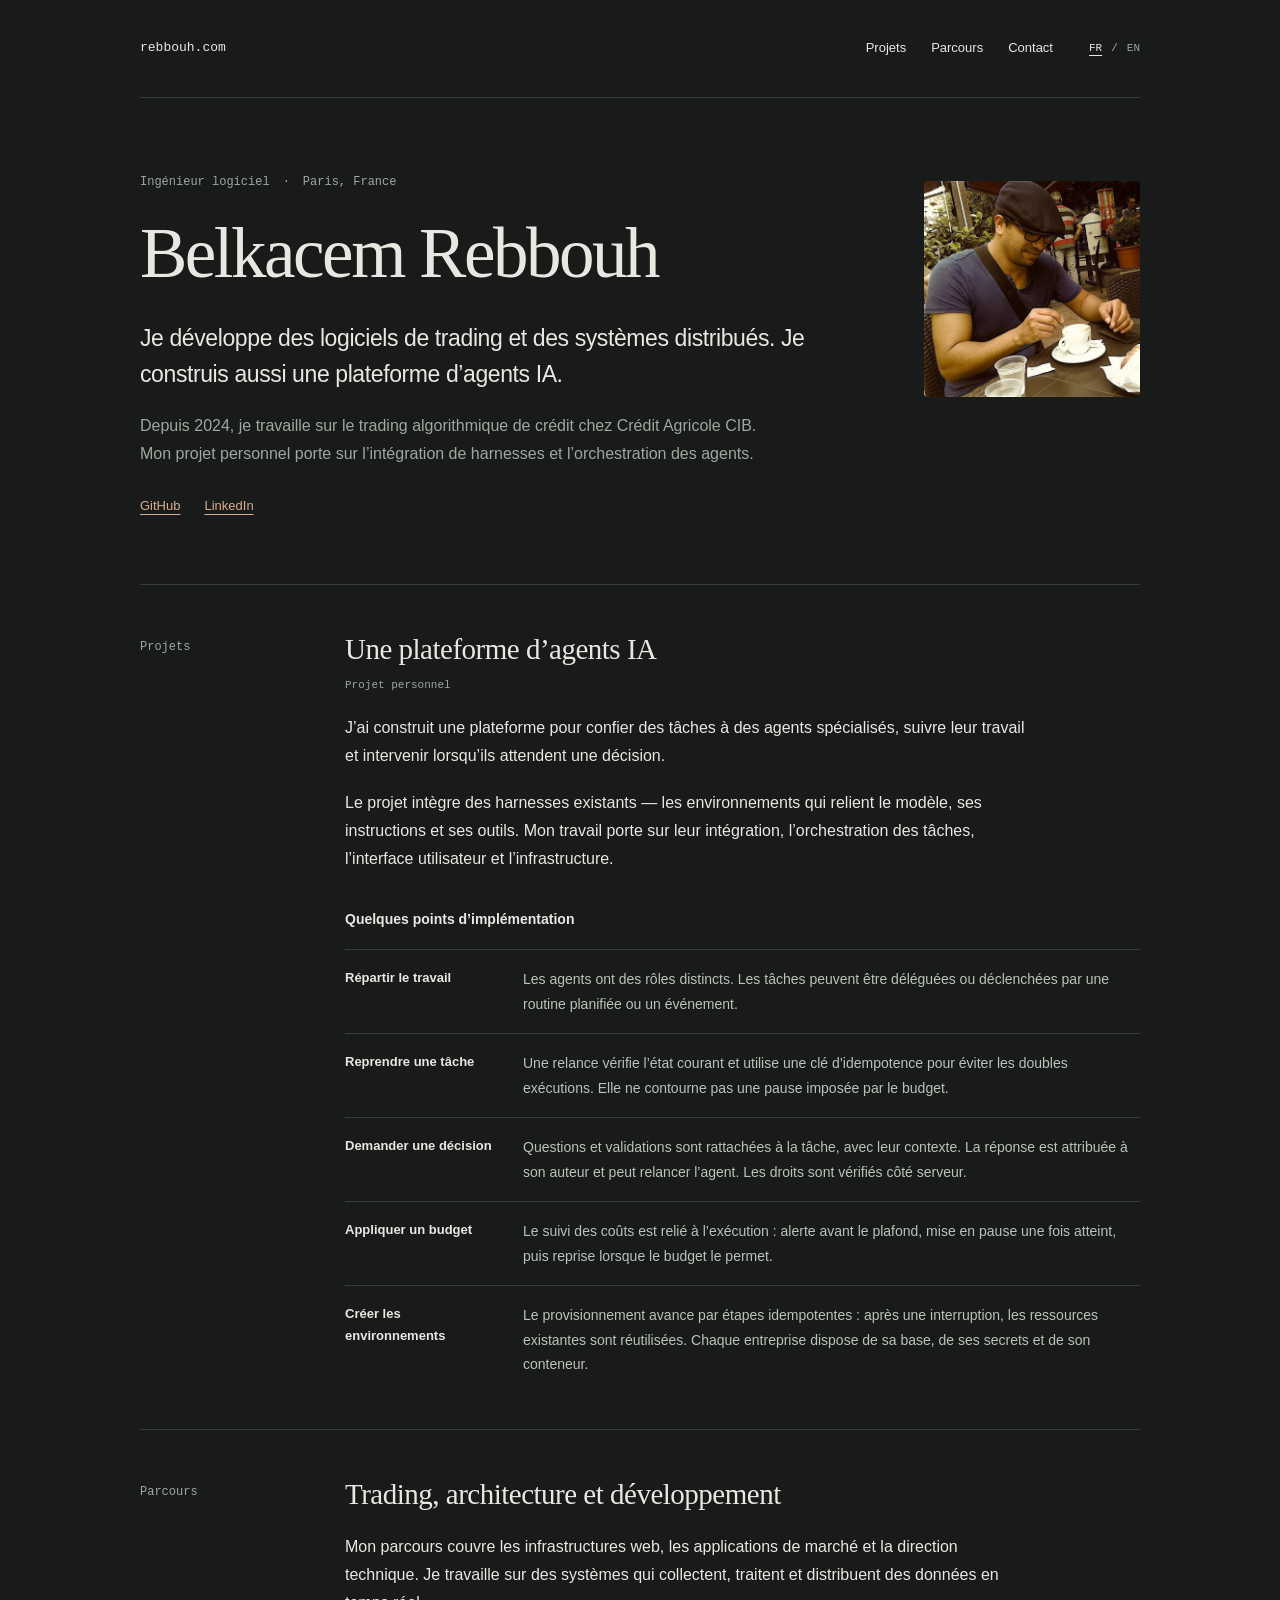
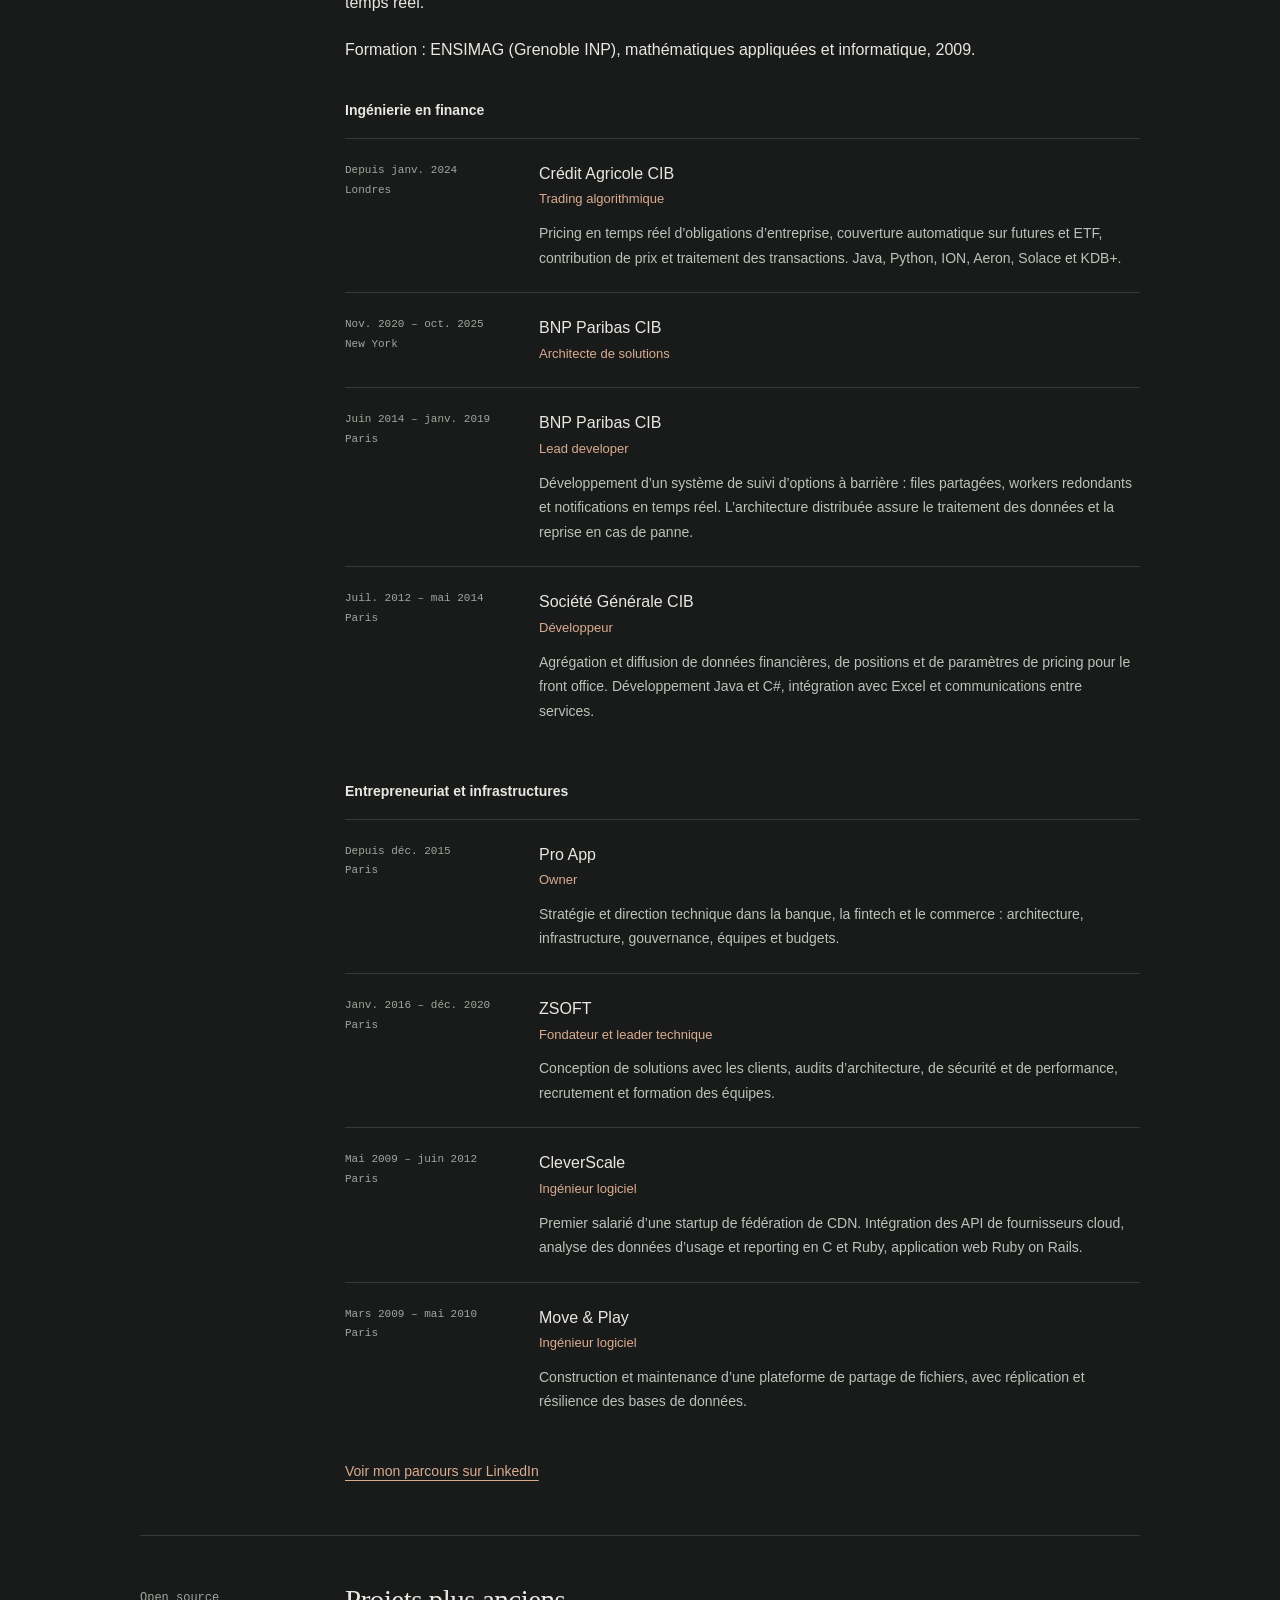
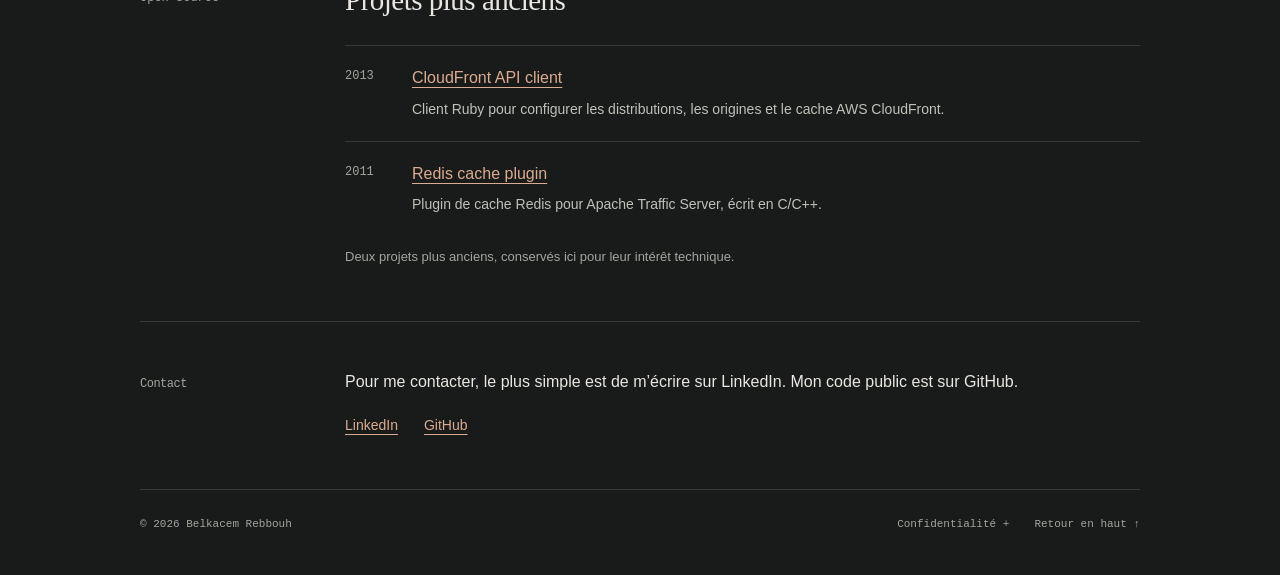
==== index.html @ 8218b038 "Publish site 9fbb76e09ea5d305b12f9b5f048e2be7ccc9ef29" ====
<!doctype html>
<html lang="fr">
<head>
<meta charset="utf-8"><meta name="viewport" content="width=device-width, initial-scale=1">
<title>Belkacem Rebbouh — Logiciel, trading et agents IA</title><meta name="description" content="Trading algorithmique, systèmes distribués et agents IA. Parcours de Belkacem Rebbouh, ingénieur ENSIMAG, en finance et en infrastructure logicielle."><meta name="theme-color" content="#181b19"><meta name="color-scheme" content="dark">
<link rel="canonical" href="https://rebbouh.com/"><link rel="alternate" hreflang="fr" href="https://rebbouh.com/"><link rel="alternate" hreflang="en" href="https://rebbouh.com/en/"><link rel="alternate" hreflang="x-default" href="https://rebbouh.com/">
<meta property="og:type" content="website"><meta property="og:title" content="Belkacem Rebbouh — Logiciel, trading et agents IA"><meta property="og:description" content="Trading algorithmique, systèmes distribués et agents IA. Parcours de Belkacem Rebbouh, ingénieur ENSIMAG, en finance et en infrastructure logicielle."><meta property="og:url" content="https://rebbouh.com/"><meta property="og:locale" content="fr_FR"><meta property="og:image" content="https://rebbouh.com/assets/belkacem-rebbouh.jpg"><meta name="twitter:card" content="summary">
<link rel="icon" type="image/svg+xml" href="/favicon.svg"><link rel="stylesheet" href="/style.css">
<script type="application/ld+json">{"@context":"https://schema.org","@type":"Person","name":"Belkacem Rebbouh","url":"https://rebbouh.com","sameAs":["https://www.linkedin.com/in/belkacemrebbouh/","https://github.com/Belkacem","https://about.me/belkacem_rebbouh"],"alumniOf":{"@type":"CollegeOrUniversity","name":"Grenoble INP — ENSIMAG"},"knowsAbout":["Software engineering","Algorithmic trading","Distributed systems","Real-time market data","AI agents","Agent harnesses","Cloud computing"]}</script><script src="/site.js" defer></script>
</head>
<body id="top">
<a class="skip" href="#main">Aller au contenu</a>
<header class="header wrap">
  <a class="home-link" href="/">rebbouh.com</a>
  <div class="header-right"><nav class="navigation" aria-label="Navigation principale"><a href="#work">Projets</a><a href="#about">Parcours</a><a href="#contact">Contact</a></nav>
  <nav class="language" aria-label="Langue"><a href="/" lang="fr" aria-current="page">FR</a><span aria-hidden="true">/</span><a href="/en/" lang="en" >EN</a></nav></div>
</header>
<main id="main" class="wrap">
  <section class="intro" aria-labelledby="name"><div class="intro-copy"><p class="intro-meta"><span>Ingénieur logiciel</span><span aria-hidden="true">·</span><span>Paris, France</span></p>
    <h1 id="name">Belkacem Rebbouh</h1><p class="intro-lead">Je développe des logiciels de trading et des systèmes distribués. Je construis aussi une plateforme d’agents IA.</p><p class="intro-note">Depuis 2024, je travaille sur le trading algorithmique de crédit chez Crédit Agricole CIB. Mon projet personnel porte sur l’intégration de harnesses et l’orchestration des agents.</p>
    <div class="profile-links"><a href="https://github.com/Belkacem">GitHub</a><a href="https://www.linkedin.com/in/belkacemrebbouh/">LinkedIn</a></div></div>
    <img class="intro-portrait" src="/assets/belkacem-rebbouh.jpg" alt="Belkacem Rebbouh" width="895" height="896" decoding="async">
  </section>
  <section class="section" id="work" aria-labelledby="project-title"><p class="section-label">Projets</p>
    <article class="prose"><h2 id="project-title">Une plateforme d’agents IA</h2><span class="project-type">Projet personnel</span><p>J’ai construit une plateforme pour confier des tâches à des agents spécialisés, suivre leur travail et intervenir lorsqu’ils attendent une décision.</p><p>Le projet intègre des harnesses existants — les environnements qui relient le modèle, ses instructions et ses outils. Mon travail porte sur leur intégration, l’orchestration des tâches, l’interface utilisateur et l’infrastructure.</p>
      <div class="implementation" id="expertise"><h3>Quelques points d’implémentation</h3><dl><div class="mechanism"><dt>Répartir le travail</dt><dd>Les agents ont des rôles distincts. Les tâches peuvent être déléguées ou déclenchées par une routine planifiée ou un événement.</dd></div><div class="mechanism"><dt>Reprendre une tâche</dt><dd>Une relance vérifie l’état courant et utilise une clé d’idempotence pour éviter les doubles exécutions. Elle ne contourne pas une pause imposée par le budget.</dd></div><div class="mechanism"><dt>Demander une décision</dt><dd>Questions et validations sont rattachées à la tâche, avec leur contexte. La réponse est attribuée à son auteur et peut relancer l’agent. Les droits sont vérifiés côté serveur.</dd></div><div class="mechanism"><dt>Appliquer un budget</dt><dd>Le suivi des coûts est relié à l’exécution : alerte avant le plafond, mise en pause une fois atteint, puis reprise lorsque le budget le permet.</dd></div><div class="mechanism"><dt>Créer les environnements</dt><dd>Le provisionnement avance par étapes idempotentes : après une interruption, les ressources existantes sont réutilisées. Chaque entreprise dispose de sa base, de ses secrets et de son conteneur.</dd></div></dl></div>
    </article>
  </section>
  <section class="section" id="about" aria-labelledby="about-title"><p class="section-label">Parcours</p><div class="prose"><h2 id="about-title">Trading, architecture et développement</h2><p>Mon parcours couvre les infrastructures web, les applications de marché et la direction technique. Je travaille sur des systèmes qui collectent, traitent et distribuent des données en temps réel.</p><p>Formation : ENSIMAG (Grenoble INP), mathématiques appliquées et informatique, 2009.</p><div class="career-group"><h3>Ingénierie en finance</h3>
    <article class="experience"><p class="experience-meta"><span>Depuis janv. 2024</span><span>Londres</span></p><div><h4>Crédit Agricole CIB</h4><p class="experience-role">Trading algorithmique</p><p class="experience-description">Pricing en temps réel d’obligations d’entreprise, couverture automatique sur futures et ETF, contribution de prix et traitement des transactions. Java, Python, ION, Aeron, Solace et KDB+.</p></div></article><article class="experience"><p class="experience-meta"><span>Nov. 2020 – oct. 2025</span><span>New York</span></p><div><h4>BNP Paribas CIB</h4><p class="experience-role">Architecte de solutions</p></div></article><article class="experience"><p class="experience-meta"><span>Juin 2014 – janv. 2019</span><span>Paris</span></p><div><h4>BNP Paribas CIB</h4><p class="experience-role">Lead developer</p><p class="experience-description">Développement d’un système de suivi d’options à barrière : files partagées, workers redondants et notifications en temps réel. L’architecture distribuée assure le traitement des données et la reprise en cas de panne.</p></div></article><article class="experience"><p class="experience-meta"><span>Juil. 2012 – mai 2014</span><span>Paris</span></p><div><h4>Société Générale CIB</h4><p class="experience-role">Développeur</p><p class="experience-description">Agrégation et diffusion de données financières, de positions et de paramètres de pricing pour le front office. Développement Java et C#, intégration avec Excel et communications entre services.</p></div></article>
  </div><div class="career-group"><h3>Entrepreneuriat et infrastructures</h3>
    <article class="experience"><p class="experience-meta"><span>Depuis déc. 2015</span><span>Paris</span></p><div><h4>Pro App</h4><p class="experience-role">Owner</p><p class="experience-description">Stratégie et direction technique dans la banque, la fintech et le commerce : architecture, infrastructure, gouvernance, équipes et budgets.</p></div></article><article class="experience"><p class="experience-meta"><span>Janv. 2016 – déc. 2020</span><span>Paris</span></p><div><h4>ZSOFT</h4><p class="experience-role">Fondateur et leader technique</p><p class="experience-description">Conception de solutions avec les clients, audits d’architecture, de sécurité et de performance, recrutement et formation des équipes.</p></div></article><article class="experience"><p class="experience-meta"><span>Mai 2009 – juin 2012</span><span>Paris</span></p><div><h4>CleverScale</h4><p class="experience-role">Ingénieur logiciel</p><p class="experience-description">Premier salarié d’une startup de fédération de CDN. Intégration des API de fournisseurs cloud, analyse des données d’usage et reporting en C et Ruby, application web Ruby on Rails.</p></div></article><article class="experience"><p class="experience-meta"><span>Mars 2009 – mai 2010</span><span>Paris</span></p><div><h4>Move &amp; Play</h4><p class="experience-role">Ingénieur logiciel</p><p class="experience-description">Construction et maintenance d’une plateforme de partage de fichiers, avec réplication et résilience des bases de données.</p></div></article>
  </div><p class="paragraph-link"><a href="https://www.linkedin.com/in/belkacemrebbouh/">Voir mon parcours sur LinkedIn</a></p></div></section>
  <section class="section" aria-labelledby="archive-title"><p class="section-label">Open source</p><div><h2 id="archive-title">Projets plus anciens</h2>
    <div class="archive-list"><article class="archive-item"><time datetime="2013">2013</time><div><h3><a href="https://github.com/Belkacem/cloudfront">CloudFront API client</a></h3><p>Client Ruby pour configurer les distributions, les origines et le cache AWS CloudFront.</p></div></article><article class="archive-item"><time datetime="2011">2011</time><div><h3><a href="https://github.com/Belkacem/redis-cache-plugin">Redis cache plugin</a></h3><p>Plugin de cache Redis pour Apache Traffic Server, écrit en C/C++.</p></div></article></div><p class="archive-note">Deux projets plus anciens, conservés ici pour leur intérêt technique.</p></div>
  </section>
  <section class="section" id="contact" aria-labelledby="contact-title"><h2 class="section-label" id="contact-title">Contact</h2><div class="prose"><p>Pour me contacter, le plus simple est de m’écrire sur LinkedIn. Mon code public est sur GitHub.</p><div class="contact-links"><a href="https://www.linkedin.com/in/belkacemrebbouh/">LinkedIn</a><a href="https://github.com/Belkacem">GitHub</a></div></div></section>
</main>
<footer class="footer wrap"><span>© 2026 Belkacem Rebbouh</span><div class="footer-right"><details class="privacy"><summary>Confidentialité</summary><p>Aucun outil de suivi ni formulaire de collecte n’est intégré à ce site. Il utilise les polices de ton appareil. Les liens externes ouvrent des services soumis à leurs propres politiques de confidentialité.</p></details><a href="#top">Retour en haut ↑</a></div></footer>
</body></html>
---- style.css ----
:root {
  color-scheme: dark;
  --paper: #181b19;
  --ink: #e8e7e1;
  --muted: #a1a69e;
  --secondary: #bdc2b9;
  --line: #363c35;
  --accent: #dbab91;
  --sans: -apple-system, BlinkMacSystemFont, "Segoe UI", sans-serif;
  --serif: Georgia, "Times New Roman", serif;
  --mono: "SFMono-Regular", Consolas, "Liberation Mono", monospace;
}
* {
  box-sizing: border-box;
}
html {
  scroll-padding-top: 28px;
}
body {
  margin: 0;
  background: var(--paper);
  color: var(--ink);
  font: 16px/1.75 var(--sans);
  -webkit-font-smoothing: antialiased;
}
::selection {
  background: #4e4035;
  color: var(--ink);
}
a {
  color: inherit;
  text-decoration-thickness: 1px;
  text-underline-offset: 4px;
}
a:hover {
  color: var(--accent);
}
a:focus-visible,
summary:focus-visible {
  outline: 2px solid var(--accent);
  outline-offset: 6px;
}
p,
h1,
h2,
h3,
h4,
dl,
dd {
  margin: 0;
}
.wrap {
  width: min(1000px, calc(100% - 96px));
  margin-inline: auto;
}
.skip {
  position: absolute;
  top: -80px;
  left: 20px;
  padding: 10px 20px;
  background: var(--ink);
  color: var(--paper);
  z-index: 2;
}
.skip:focus {
  top: 10px;
}
.header {
  display: flex;
  justify-content: space-between;
  align-items: center;
  padding-block: 34px;
  gap: 30px;
  border-bottom: 1px solid var(--line);
  font-size: 13px;
}
.home-link {
  font-family: var(--mono);
  text-decoration: none;
}
.header-right {
  display: flex;
  align-items: center;
  gap: 36px;
}
.navigation {
  display: flex;
  gap: 25px;
}
.navigation a {
  text-decoration: none;
}
.language {
  display: flex;
  gap: 9px;
  align-items: center;
  font: 11px/1.5 var(--mono);
}
.language a {
  padding-block: 6px;
  text-decoration: none;
  color: var(--muted);
}
.language a[aria-current] {
  color: var(--ink);
  text-decoration: underline;
}
.language span {
  color: var(--muted);
}
.intro {
  padding-block: 75px 66px;
  display: grid;
  grid-template-columns: minmax(0, 1fr) 216px;
  column-gap: 48px;
  align-items: start;
}
.intro-copy {
  min-width: 0;
}
.intro-portrait {
  display: block;
  width: 100%;
  height: auto;
  margin-top: 8px;
  border-radius: 4px;
}
.intro-meta {
  color: var(--muted);
  font: 12px/1.6 var(--mono);
  display: flex;
  gap: 13px;
}
h1 {
  font: 400 clamp(45px, 6vw, 71px) / 1.12 var(--serif);
  letter-spacing: -2.5px;
  margin-block: 22px 28px;
}
.intro-lead {
  max-width: 670px;
  font-size: 23px;
  line-height: 1.55;
  letter-spacing: -0.4px;
}
.intro-note {
  max-width: 630px;
  margin-top: 20px;
  color: var(--muted);
  font-size: 16px;
}
.profile-links {
  display: flex;
  gap: 24px;
  margin-top: 27px;
  font-size: 13px;
}
.profile-links a {
  color: var(--accent);
}
.section {
  display: grid;
  grid-template-columns: 165px minmax(0, 1fr);
  gap: 40px;
  padding-block: 46px 52px;
  border-top: 1px solid var(--line);
}
.section-label {
  font: 12px/1.7 var(--mono);
  color: var(--muted);
  padding-top: 6px;
}
h2 {
  font: 400 29px/1.3 var(--serif);
  letter-spacing: -0.5px;
}
.project-type {
  display: block;
  color: var(--muted);
  font: 11px/1.6 var(--mono);
  margin-top: 8px;
}
.prose > p {
  margin-top: 19px;
  max-width: 690px;
}
.implementation {
  margin-top: 34px;
}
.implementation h3 {
  font-size: 14px;
  font-weight: 600;
  margin-bottom: 18px;
}
.mechanism {
  border-top: 1px solid var(--line);
  padding-block: 17px;
  display: grid;
  grid-template-columns: 155px minmax(0, 1fr);
  gap: 23px;
}
.mechanism dt {
  font-size: 13px;
  font-weight: 600;
  line-height: 1.7;
}
.mechanism dd {
  font-size: 14px;
  line-height: 1.75;
  color: var(--secondary);
}
.mechanism:last-child {
  padding-bottom: 0;
}
.archive-list {
  margin-top: 25px;
}
.archive-item {
  display: grid;
  grid-template-columns: 52px minmax(0, 1fr);
  gap: 15px;
  padding-block: 19px;
  border-top: 1px solid var(--line);
}
.archive-item time {
  font: 12px/1.9 var(--mono);
  color: var(--muted);
}
.archive-item h3 {
  font-size: 16px;
  font-weight: 500;
  line-height: 1.6;
}
.archive-item h3 a {
  color: var(--accent);
}
.archive-item p {
  font-size: 14px;
  line-height: 1.7;
  color: var(--secondary);
  margin-top: 7px;
  max-width: 560px;
}
.archive-note {
  font-size: 13px;
  color: var(--muted);
  margin-top: 10px;
}
.prose > p:first-child {
  margin-top: 0;
}
.prose > h2 + p {
  margin-top: 20px;
}
.prose .paragraph-link {
  font-size: 14px;
  margin-top: 23px;
}
.career-group {
  margin-top: 34px;
}
.career-group > h3 {
  margin-bottom: 15px;
  font-size: 14px;
  font-weight: 600;
}
.experience {
  display: grid;
  grid-template-columns: 170px minmax(0, 1fr);
  gap: 24px;
  padding-block: 22px;
  border-top: 1px solid var(--line);
}
.experience-meta {
  font: 11px/1.8 var(--mono);
  color: var(--muted);
}
.experience-meta span {
  display: block;
}
.experience h4 {
  font-size: 16px;
  line-height: 1.6;
  font-weight: 500;
}
.experience-role {
  color: var(--accent);
  font-size: 13px;
  margin-top: 2px;
}
.experience-description {
  margin-top: 10px;
  font-size: 14px;
  line-height: 1.75;
  color: var(--secondary);
}
.paragraph-link a,
.contact-links a {
  color: var(--accent);
}
.contact-links {
  display: flex;
  flex-wrap: wrap;
  gap: 10px 26px;
  margin-top: 17px;
  font-size: 14px;
}
.footer {
  display: flex;
  justify-content: space-between;
  align-items: flex-start;
  border-top: 1px solid var(--line);
  padding-block: 25px 40px;
  gap: 28px;
  font: 11px/1.8 var(--mono);
  color: var(--muted);
}
.footer-right {
  display: flex;
  justify-content: flex-end;
  gap: 25px;
}
.privacy {
  max-width: 370px;
}
.privacy summary {
  cursor: pointer;
  list-style: none;
}
.privacy summary::-webkit-details-marker {
  display: none;
}
.privacy summary::after {
  content: " +";
}
.privacy[open] summary::after {
  content: " −";
}
.privacy p {
  font: 12px/1.8 var(--sans);
  margin-top: 12px;
}
.footer a {
  text-decoration: none;
  white-space: nowrap;
}
.not-found {
  padding-block: 70px;
}
.not-found p {
  margin-block: 20px;
}
@media (max-width: 900px) {
  .wrap {
    width: calc(100% - 64px);
  }
  .section {
    grid-template-columns: 130px minmax(0, 1fr);
    gap: 28px;
  }
  .mechanism {
    grid-template-columns: 1fr;
    gap: 6px;
  }
  .intro {
    padding-block: 62px 54px;
    grid-template-columns: minmax(0, 1fr) 168px;
    column-gap: 32px;
  }
}
@media (max-width: 620px) {
  .wrap {
    width: calc(100% - 40px);
  }
  .header {
    padding-block: 22px;
    flex-wrap: wrap;
    gap: 19px;
  }
  .header-right {
    gap: 20px;
  }
  .navigation {
    gap: 15px;
    font-size: 12px;
  }
  .language {
    font-size: 10px;
    gap: 6px;
  }
  .home-link {
    font-size: 12px;
  }
  .intro {
    padding-block: 44px 42px;
    grid-template-columns: 1fr;
    gap: 27px;
  }
  .intro-portrait {
    grid-row: 1;
    width: 132px;
    margin-top: 0;
  }
  .intro-meta {
    font-size: 10px;
    gap: 10px;
    flex-wrap: wrap;
  }
  h1 {
    font-size: clamp(39px, 8.7vw, 53px);
    letter-spacing: -1.7px;
    margin-block: 21px 24px;
  }
  .intro-lead {
    font-size: 21px;
    line-height: 1.5;
  }
  .intro-note {
    font-size: 15px;
  }
  .profile-links {
    margin-top: 22px;
  }
  .section {
    grid-template-columns: 1fr;
    gap: 18px;
    padding-block: 30px 37px;
  }
  .section-label {
    padding: 0;
    font-size: 11px;
  }
  h2 {
    font-size: 27px;
  }
  .prose {
    font-size: 15px;
  }
  .implementation {
    margin-top: 27px;
  }
  .mechanism {
    padding-block: 15px;
  }
  .mechanism dd {
    font-size: 14px;
  }
  .experience {
    grid-template-columns: 1fr;
    gap: 9px;
    padding-block: 20px;
  }
  .experience-meta {
    display: flex;
    flex-wrap: wrap;
    gap: 4px 16px;
  }
  .archive-item {
    grid-template-columns: 42px minmax(0, 1fr);
    gap: 10px;
  }
  .footer {
    flex-direction: column;
    gap: 15px;
    padding-block: 22px 30px;
  }
  .footer-right {
    width: 100%;
    justify-content: space-between;
  }
}
@media (max-width: 380px) {
  .header-right {
    width: 100%;
    justify-content: space-between;
  }
}
@media print {
  :root {
    color-scheme: light;
    --paper: #ffffff;
    --ink: #252724;
    --muted: #64675f;
    --secondary: #50544d;
    --line: #ddded7;
    --accent: #8a402c;
  }
  body {
    background: var(--paper);
    font-size: 12px;
  }
  .wrap {
    width: 100%;
  }
  .header,
  .profile-links,
  .footer {
    display: none;
  }
  .intro {
    padding-block: 10px 25px;
  }
  h1 {
    font-size: 38px;
  }
  .intro-lead {
    font-size: 18px;
  }
  .section {
    padding-block: 20px;
    grid-template-columns: 100px minmax(0, 1fr);
    gap: 20px;
  }
  .mechanism,
  .experience,
  .archive-item {
    break-inside: avoid;
  }
  h2,
  h3 {
    break-after: avoid;
  }
}
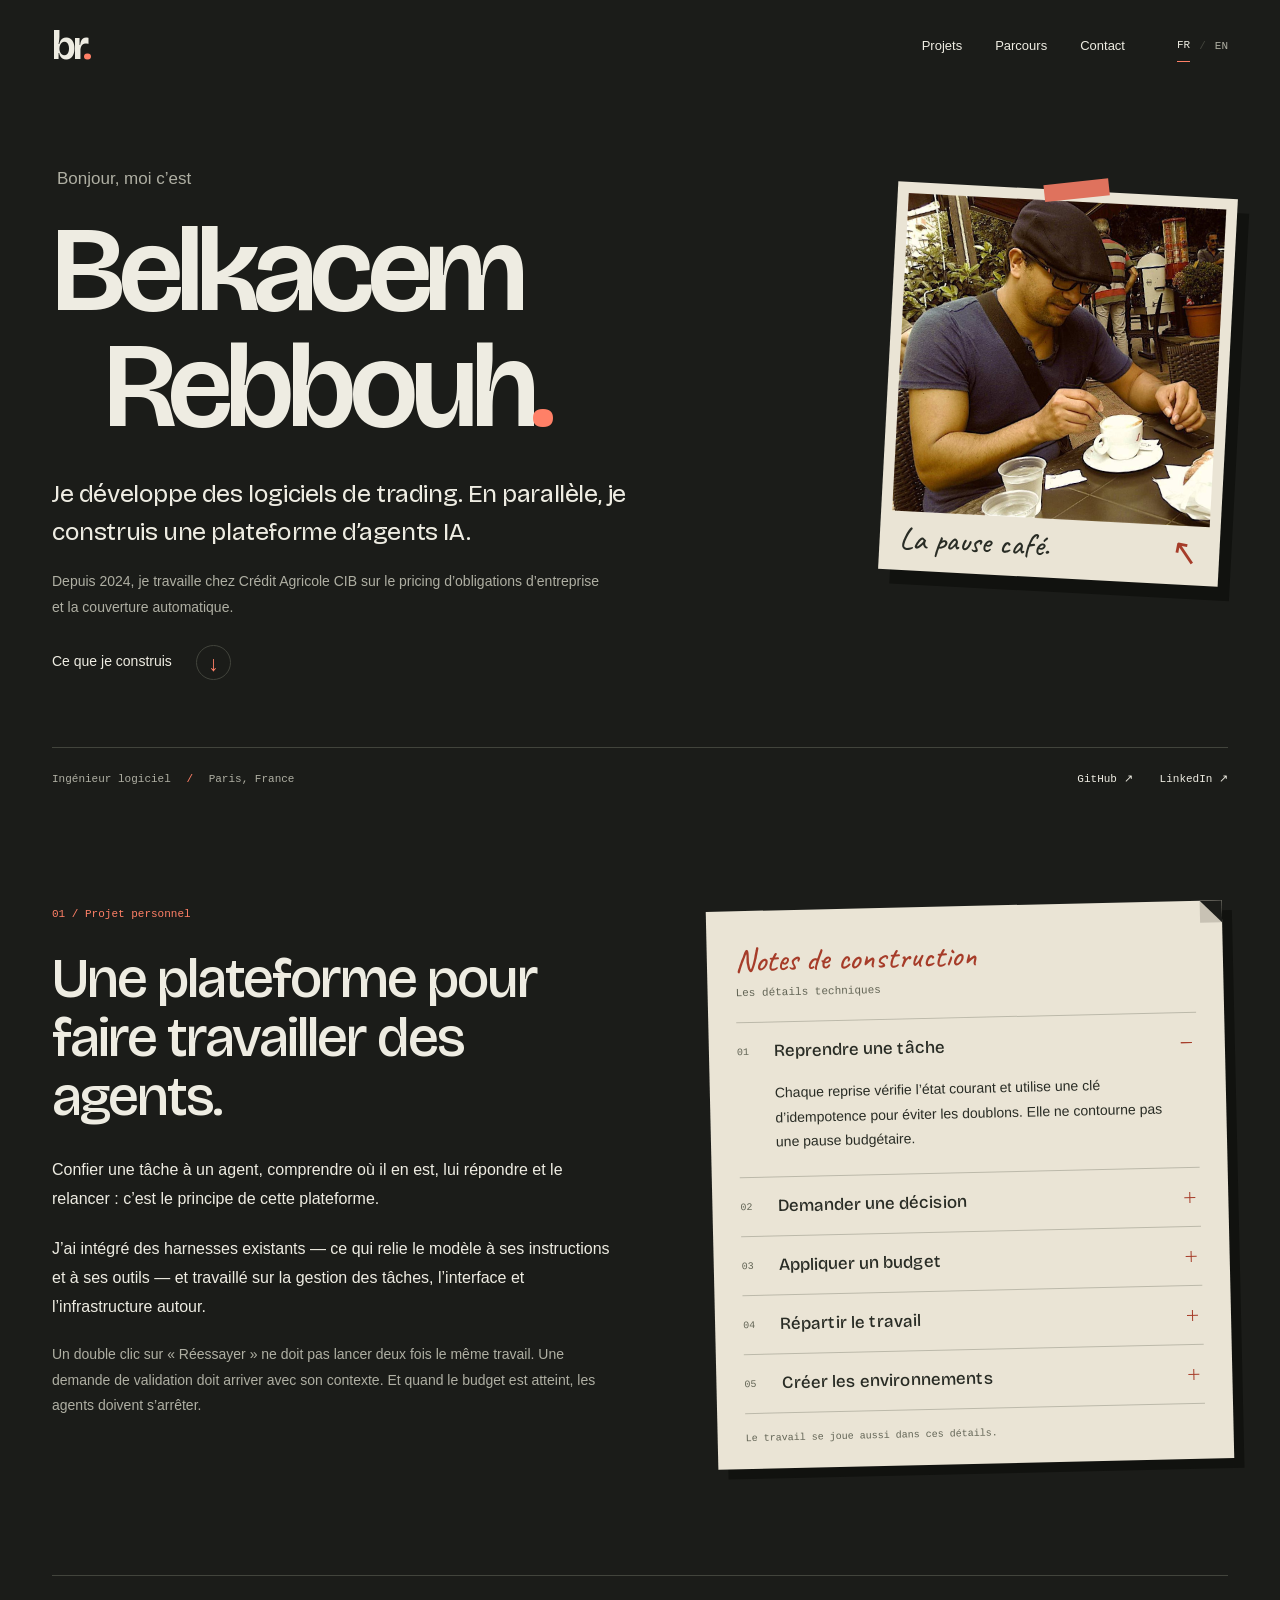
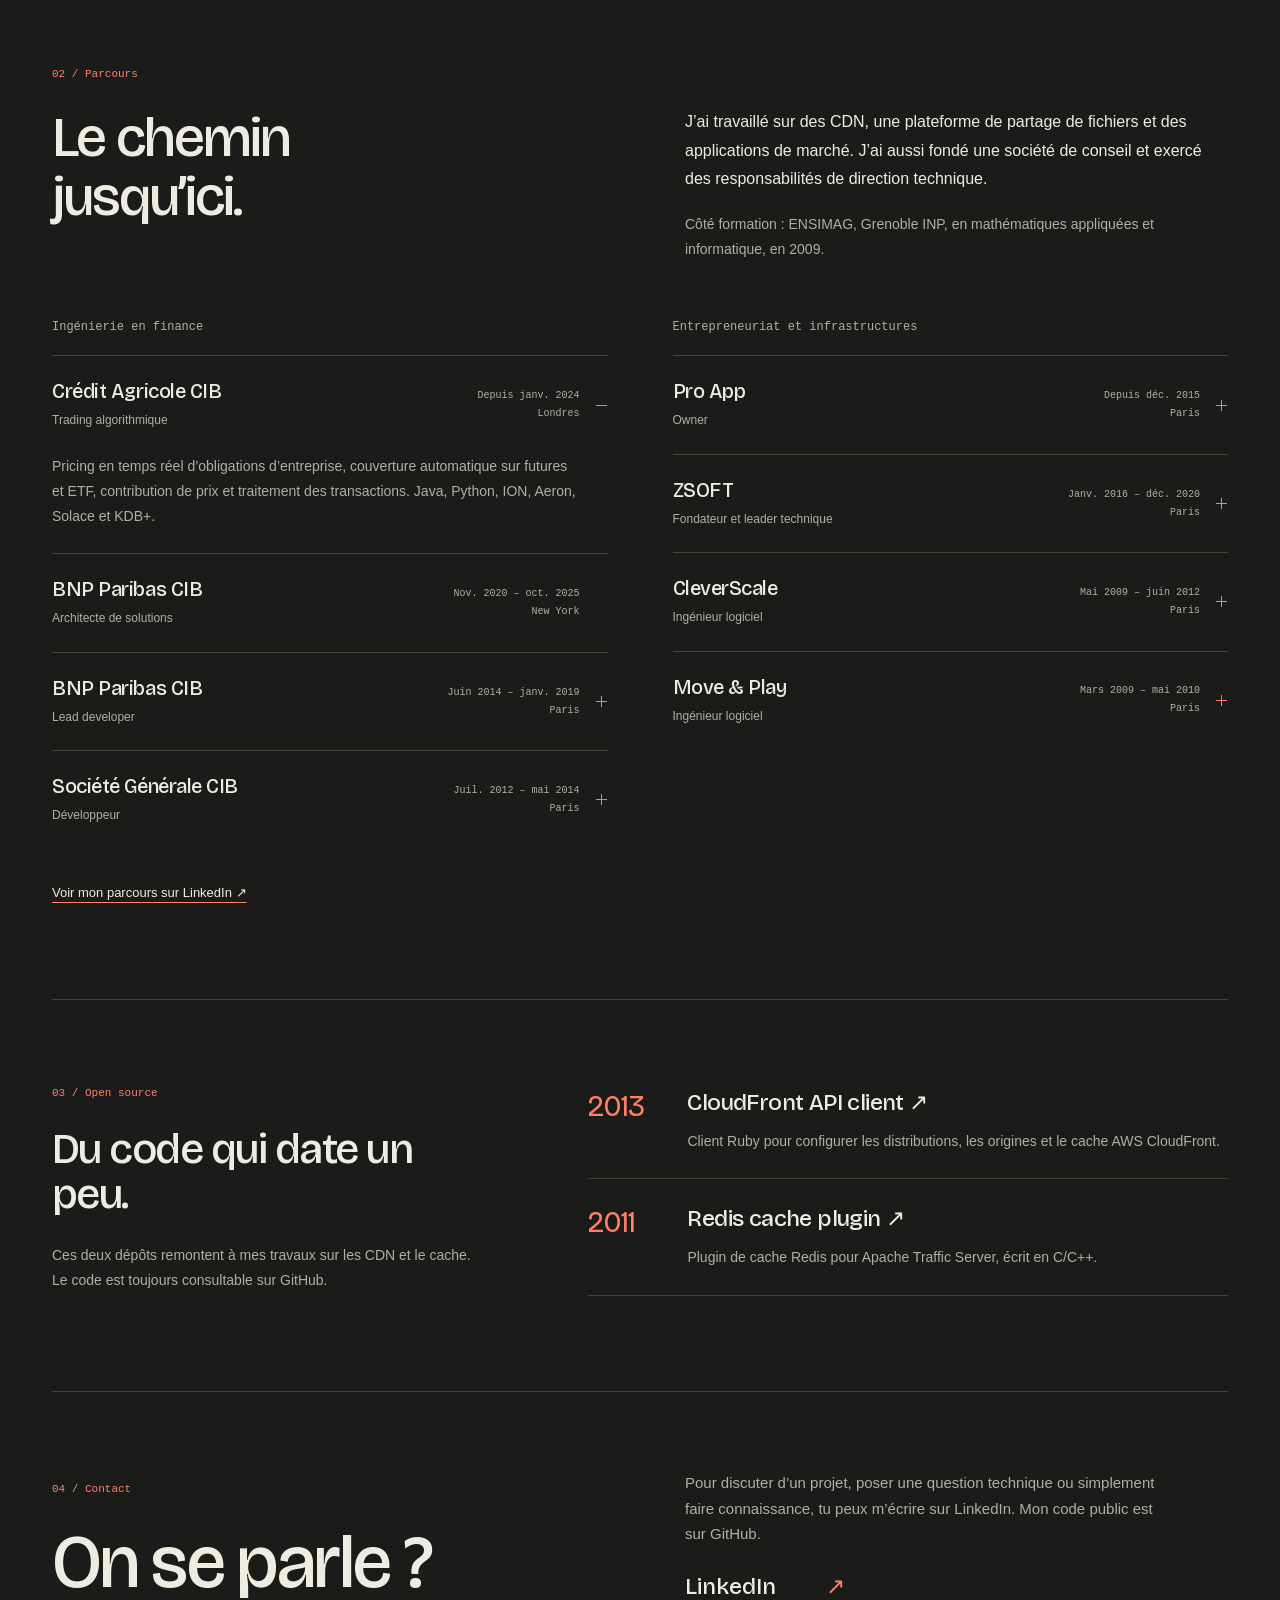
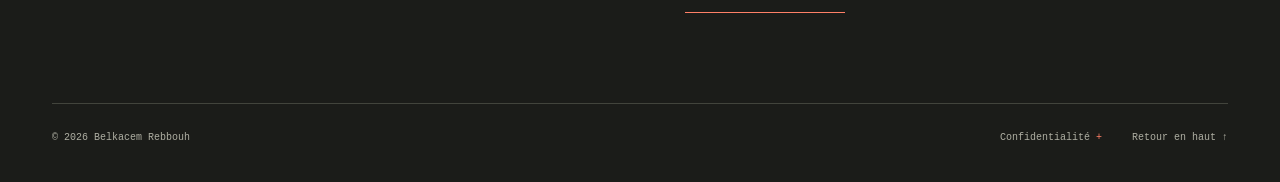
==== commit 766c5d6a: "Publish site c85beb8d5634d2626858fe33334d74fb4e37bdcb" ====
--- a/index.html
+++ b/index.html
@@ -2,39 +2,43 @@
 <html lang="fr">
 <head>
 <meta charset="utf-8"><meta name="viewport" content="width=device-width, initial-scale=1">
-<title>Belkacem Rebbouh — Logiciel, trading et agents IA</title><meta name="description" content="Trading algorithmique, systèmes distribués et agents IA. Parcours de Belkacem Rebbouh, ingénieur ENSIMAG, en finance et en infrastructure logicielle."><meta name="theme-color" content="#181b19"><meta name="color-scheme" content="dark">
+<title>Belkacem Rebbouh — Logiciel, trading et agents IA</title><meta name="description" content="Trading algorithmique, systèmes distribués et agents IA. Parcours de Belkacem Rebbouh, ingénieur ENSIMAG, en finance et en infrastructure logicielle."><meta name="theme-color" content="#1b1c19"><meta name="color-scheme" content="dark">
 <link rel="canonical" href="https://rebbouh.com/"><link rel="alternate" hreflang="fr" href="https://rebbouh.com/"><link rel="alternate" hreflang="en" href="https://rebbouh.com/en/"><link rel="alternate" hreflang="x-default" href="https://rebbouh.com/">
 <meta property="og:type" content="website"><meta property="og:title" content="Belkacem Rebbouh — Logiciel, trading et agents IA"><meta property="og:description" content="Trading algorithmique, systèmes distribués et agents IA. Parcours de Belkacem Rebbouh, ingénieur ENSIMAG, en finance et en infrastructure logicielle."><meta property="og:url" content="https://rebbouh.com/"><meta property="og:locale" content="fr_FR"><meta property="og:image" content="https://rebbouh.com/assets/belkacem-rebbouh.jpg"><meta name="twitter:card" content="summary">
 <link rel="icon" type="image/svg+xml" href="/favicon.svg"><link rel="stylesheet" href="/style.css">
+<link rel="preload" href="/assets/fonts/bricolage-grotesque-latin.woff2" as="font" type="font/woff2" crossorigin>
 <script type="application/ld+json">{"@context":"https://schema.org","@type":"Person","name":"Belkacem Rebbouh","url":"https://rebbouh.com","sameAs":["https://www.linkedin.com/in/belkacemrebbouh/","https://github.com/Belkacem","https://about.me/belkacem_rebbouh"],"alumniOf":{"@type":"CollegeOrUniversity","name":"Grenoble INP — ENSIMAG"},"knowsAbout":["Software engineering","Algorithmic trading","Distributed systems","Real-time market data","AI agents","Agent harnesses","Cloud computing"]}</script><script src="/site.js" defer></script>
 </head>
 <body id="top">
 <a class="skip" href="#main">Aller au contenu</a>
 <header class="header wrap">
-  <a class="home-link" href="/">rebbouh.com</a>
+  <a class="brand" href="/" aria-label="Belkacem Rebbouh · Retour à l’accueil">br<span>.</span></a>
   <div class="header-right"><nav class="navigation" aria-label="Navigation principale"><a href="#work">Projets</a><a href="#about">Parcours</a><a href="#contact">Contact</a></nav>
   <nav class="language" aria-label="Langue"><a href="/" lang="fr" aria-current="page">FR</a><span aria-hidden="true">/</span><a href="/en/" lang="en" >EN</a></nav></div>
 </header>
-<main id="main" class="wrap">
-  <section class="intro" aria-labelledby="name"><div class="intro-copy"><p class="intro-meta"><span>Ingénieur logiciel</span><span aria-hidden="true">·</span><span>Paris, France</span></p>
-    <h1 id="name">Belkacem Rebbouh</h1><p class="intro-lead">Je développe des logiciels de trading et des systèmes distribués. Je construis aussi une plateforme d’agents IA.</p><p class="intro-note">Depuis 2024, je travaille sur le trading algorithmique de crédit chez Crédit Agricole CIB. Mon projet personnel porte sur l’intégration de harnesses et l’orchestration des agents.</p>
-    <div class="profile-links"><a href="https://github.com/Belkacem">GitHub</a><a href="https://www.linkedin.com/in/belkacemrebbouh/">LinkedIn</a></div></div>
-    <img class="intro-portrait" src="/assets/belkacem-rebbouh.jpg" alt="Belkacem Rebbouh" width="895" height="896" decoding="async">
+<main id="main">
+  <section class="hero wrap" aria-labelledby="name">
+    <div class="hero-heading"><p class="greeting">Bonjour, moi c’est</p><h1 id="name"><span>Belkacem</span><span class="surname">Rebbouh<span class="name-dot">.</span></span></h1></div>
+    <figure class="portrait"><img src="/assets/belkacem-rebbouh.jpg" alt="Belkacem Rebbouh" width="895" height="896" decoding="async"><figcaption>La pause café.<span aria-hidden="true">↖</span></figcaption></figure>
+    <div class="hero-text"><p class="intro-lead">Je développe des logiciels de trading. En parallèle, je construis une plateforme d’agents IA.</p><p class="intro-note">Depuis 2024, je travaille chez Crédit Agricole CIB sur le pricing d’obligations d’entreprise et la couverture automatique.</p><a class="work-link" href="#work">Ce que je construis <span aria-hidden="true">↓</span></a></div>
+    <div class="hero-footer"><p>Ingénieur logiciel<span aria-hidden="true"> / </span>Paris, France</p><div class="profile-links"><a href="https://github.com/Belkacem">GitHub ↗</a><a href="https://www.linkedin.com/in/belkacemrebbouh/">LinkedIn ↗</a></div></div>
   </section>
-  <section class="section" id="work" aria-labelledby="project-title"><p class="section-label">Projets</p>
-    <article class="prose"><h2 id="project-title">Une plateforme d’agents IA</h2><span class="project-type">Projet personnel</span><p>J’ai construit une plateforme pour confier des tâches à des agents spécialisés, suivre leur travail et intervenir lorsqu’ils attendent une décision.</p><p>Le projet intègre des harnesses existants — les environnements qui relient le modèle, ses instructions et ses outils. Mon travail porte sur leur intégration, l’orchestration des tâches, l’interface utilisateur et l’infrastructure.</p>
-      <div class="implementation" id="expertise"><h3>Quelques points d’implémentation</h3><dl><div class="mechanism"><dt>Répartir le travail</dt><dd>Les agents ont des rôles distincts. Les tâches peuvent être déléguées ou déclenchées par une routine planifiée ou un événement.</dd></div><div class="mechanism"><dt>Reprendre une tâche</dt><dd>Une relance vérifie l’état courant et utilise une clé d’idempotence pour éviter les doubles exécutions. Elle ne contourne pas une pause imposée par le budget.</dd></div><div class="mechanism"><dt>Demander une décision</dt><dd>Questions et validations sont rattachées à la tâche, avec leur contexte. La réponse est attribuée à son auteur et peut relancer l’agent. Les droits sont vérifiés côté serveur.</dd></div><div class="mechanism"><dt>Appliquer un budget</dt><dd>Le suivi des coûts est relié à l’exécution : alerte avant le plafond, mise en pause une fois atteint, puis reprise lorsque le budget le permet.</dd></div><div class="mechanism"><dt>Créer les environnements</dt><dd>Le provisionnement avance par étapes idempotentes : après une interruption, les ressources existantes sont réutilisées. Chaque entreprise dispose de sa base, de ses secrets et de son conteneur.</dd></div></dl></div>
-    </article>
+  <section class="work-section wrap" id="work" aria-labelledby="project-title">
+    <div class="project-story"><p class="section-label">01 / Projet personnel</p><h2 id="project-title">Une plateforme pour faire travailler des agents.</h2><p>Confier une tâche à un agent, comprendre où il en est, lui répondre et le relancer : c’est le principe de cette plateforme.</p><p>J’ai intégré des harnesses existants — ce qui relie le modèle à ses instructions et à ses outils — et travaillé sur la gestion des tâches, l’interface et l’infrastructure autour.</p><p class="project-note">Un double clic sur « Réessayer » ne doit pas lancer deux fois le même travail. Une demande de validation doit arriver avec son contexte. Et quand le budget est atteint, les agents doivent s’arrêter.</p></div>
+    <aside class="build-notes" id="expertise" aria-labelledby="notes-title"><div class="notebook-heading"><p class="note-caption">Notes de construction</p><h3 id="notes-title">Les détails techniques</h3></div>
+      <details class="mechanism" open><summary><span class="note-number" aria-hidden="true">01</span><span>Reprendre une tâche</span><span class="expand-mark" aria-hidden="true"></span></summary><p>Chaque reprise vérifie l’état courant et utilise une clé d’idempotence pour éviter les doublons. Elle ne contourne pas une pause budgétaire.</p></details><details class="mechanism" ><summary><span class="note-number" aria-hidden="true">02</span><span>Demander une décision</span><span class="expand-mark" aria-hidden="true"></span></summary><p>Questions et validations restent attachées à la tâche. La réponse est attribuée à son auteur et peut relancer l’agent. Les droits sont vérifiés côté serveur.</p></details><details class="mechanism" ><summary><span class="note-number" aria-hidden="true">03</span><span>Appliquer un budget</span><span class="expand-mark" aria-hidden="true"></span></summary><p>Une alerte avant le plafond, une pause lorsqu’il est atteint, puis une reprise quand le budget le permet.</p></details><details class="mechanism" ><summary><span class="note-number" aria-hidden="true">04</span><span>Répartir le travail</span><span class="expand-mark" aria-hidden="true"></span></summary><p>Des rôles distincts, des tâches déléguées, des routines déclenchées par un calendrier ou un événement.</p></details><details class="mechanism" ><summary><span class="note-number" aria-hidden="true">05</span><span>Créer les environnements</span><span class="expand-mark" aria-hidden="true"></span></summary><p>Le provisionnement reprend par étapes idempotentes, en réutilisant les ressources existantes. Chaque entreprise a sa base, ses secrets et son conteneur.</p></details>
+      <p class="notebook-footer">Le travail se joue aussi dans ces détails.</p>
+    </aside>
   </section>
-  <section class="section" id="about" aria-labelledby="about-title"><p class="section-label">Parcours</p><div class="prose"><h2 id="about-title">Trading, architecture et développement</h2><p>Mon parcours couvre les infrastructures web, les applications de marché et la direction technique. Je travaille sur des systèmes qui collectent, traitent et distribuent des données en temps réel.</p><p>Formation : ENSIMAG (Grenoble INP), mathématiques appliquées et informatique, 2009.</p><div class="career-group"><h3>Ingénierie en finance</h3>
-    <article class="experience"><p class="experience-meta"><span>Depuis janv. 2024</span><span>Londres</span></p><div><h4>Crédit Agricole CIB</h4><p class="experience-role">Trading algorithmique</p><p class="experience-description">Pricing en temps réel d’obligations d’entreprise, couverture automatique sur futures et ETF, contribution de prix et traitement des transactions. Java, Python, ION, Aeron, Solace et KDB+.</p></div></article><article class="experience"><p class="experience-meta"><span>Nov. 2020 – oct. 2025</span><span>New York</span></p><div><h4>BNP Paribas CIB</h4><p class="experience-role">Architecte de solutions</p></div></article><article class="experience"><p class="experience-meta"><span>Juin 2014 – janv. 2019</span><span>Paris</span></p><div><h4>BNP Paribas CIB</h4><p class="experience-role">Lead developer</p><p class="experience-description">Développement d’un système de suivi d’options à barrière : files partagées, workers redondants et notifications en temps réel. L’architecture distribuée assure le traitement des données et la reprise en cas de panne.</p></div></article><article class="experience"><p class="experience-meta"><span>Juil. 2012 – mai 2014</span><span>Paris</span></p><div><h4>Société Générale CIB</h4><p class="experience-role">Développeur</p><p class="experience-description">Agrégation et diffusion de données financières, de positions et de paramètres de pricing pour le front office. Développement Java et C#, intégration avec Excel et communications entre services.</p></div></article>
+  <section class="career-section wrap" id="about" aria-labelledby="about-title"><div class="career-intro"><div><p class="section-label">02 / Parcours</p><h2 id="about-title">Le chemin jusqu’ici.</h2></div><div class="career-text"><p>J’ai travaillé sur des CDN, une plateforme de partage de fichiers et des applications de marché. J’ai aussi fondé une société de conseil et exercé des responsabilités de direction technique.</p><p class="education">Côté formation : ENSIMAG, Grenoble INP, en mathématiques appliquées et informatique, en 2009.</p></div></div><div class="career-columns"><div class="career-group"><h3>Ingénierie en finance</h3>
+    <details class="experience" open><summary><span class="experience-heading"><span class="experience-company">Crédit Agricole CIB</span><span class="experience-role">Trading algorithmique</span></span><span class="experience-meta"><span>Depuis janv. 2024</span><span>Londres</span></span><span class="expand-mark" aria-hidden="true"></span></summary><p class="experience-description">Pricing en temps réel d’obligations d’entreprise, couverture automatique sur futures et ETF, contribution de prix et traitement des transactions. Java, Python, ION, Aeron, Solace et KDB+.</p></details><article class="experience experience-static"><span class="experience-heading"><span class="experience-company">BNP Paribas CIB</span><span class="experience-role">Architecte de solutions</span></span><span class="experience-meta"><span>Nov. 2020 – oct. 2025</span><span>New York</span></span></article><details class="experience" ><summary><span class="experience-heading"><span class="experience-company">BNP Paribas CIB</span><span class="experience-role">Lead developer</span></span><span class="experience-meta"><span>Juin 2014 – janv. 2019</span><span>Paris</span></span><span class="expand-mark" aria-hidden="true"></span></summary><p class="experience-description">Développement d’un système de suivi d’options à barrière : files partagées, workers redondants et notifications en temps réel. L’architecture distribuée assure le traitement des données et la reprise en cas de panne.</p></details><details class="experience" ><summary><span class="experience-heading"><span class="experience-company">Société Générale CIB</span><span class="experience-role">Développeur</span></span><span class="experience-meta"><span>Juil. 2012 – mai 2014</span><span>Paris</span></span><span class="expand-mark" aria-hidden="true"></span></summary><p class="experience-description">Agrégation et diffusion de données financières, de positions et de paramètres de pricing pour le front office. Développement Java et C#, intégration avec Excel et communications entre services.</p></details>
   </div><div class="career-group"><h3>Entrepreneuriat et infrastructures</h3>
-    <article class="experience"><p class="experience-meta"><span>Depuis déc. 2015</span><span>Paris</span></p><div><h4>Pro App</h4><p class="experience-role">Owner</p><p class="experience-description">Stratégie et direction technique dans la banque, la fintech et le commerce : architecture, infrastructure, gouvernance, équipes et budgets.</p></div></article><article class="experience"><p class="experience-meta"><span>Janv. 2016 – déc. 2020</span><span>Paris</span></p><div><h4>ZSOFT</h4><p class="experience-role">Fondateur et leader technique</p><p class="experience-description">Conception de solutions avec les clients, audits d’architecture, de sécurité et de performance, recrutement et formation des équipes.</p></div></article><article class="experience"><p class="experience-meta"><span>Mai 2009 – juin 2012</span><span>Paris</span></p><div><h4>CleverScale</h4><p class="experience-role">Ingénieur logiciel</p><p class="experience-description">Premier salarié d’une startup de fédération de CDN. Intégration des API de fournisseurs cloud, analyse des données d’usage et reporting en C et Ruby, application web Ruby on Rails.</p></div></article><article class="experience"><p class="experience-meta"><span>Mars 2009 – mai 2010</span><span>Paris</span></p><div><h4>Move &amp; Play</h4><p class="experience-role">Ingénieur logiciel</p><p class="experience-description">Construction et maintenance d’une plateforme de partage de fichiers, avec réplication et résilience des bases de données.</p></div></article>
-  </div><p class="paragraph-link"><a href="https://www.linkedin.com/in/belkacemrebbouh/">Voir mon parcours sur LinkedIn</a></p></div></section>
-  <section class="section" aria-labelledby="archive-title"><p class="section-label">Open source</p><div><h2 id="archive-title">Projets plus anciens</h2>
-    <div class="archive-list"><article class="archive-item"><time datetime="2013">2013</time><div><h3><a href="https://github.com/Belkacem/cloudfront">CloudFront API client</a></h3><p>Client Ruby pour configurer les distributions, les origines et le cache AWS CloudFront.</p></div></article><article class="archive-item"><time datetime="2011">2011</time><div><h3><a href="https://github.com/Belkacem/redis-cache-plugin">Redis cache plugin</a></h3><p>Plugin de cache Redis pour Apache Traffic Server, écrit en C/C++.</p></div></article></div><p class="archive-note">Deux projets plus anciens, conservés ici pour leur intérêt technique.</p></div>
+    <details class="experience" ><summary><span class="experience-heading"><span class="experience-company">Pro App</span><span class="experience-role">Owner</span></span><span class="experience-meta"><span>Depuis déc. 2015</span><span>Paris</span></span><span class="expand-mark" aria-hidden="true"></span></summary><p class="experience-description">Stratégie et direction technique dans la banque, la fintech et le commerce : architecture, infrastructure, gouvernance, équipes et budgets.</p></details><details class="experience" ><summary><span class="experience-heading"><span class="experience-company">ZSOFT</span><span class="experience-role">Fondateur et leader technique</span></span><span class="experience-meta"><span>Janv. 2016 – déc. 2020</span><span>Paris</span></span><span class="expand-mark" aria-hidden="true"></span></summary><p class="experience-description">Conception de solutions avec les clients, audits d’architecture, de sécurité et de performance, recrutement et formation des équipes.</p></details><details class="experience" ><summary><span class="experience-heading"><span class="experience-company">CleverScale</span><span class="experience-role">Ingénieur logiciel</span></span><span class="experience-meta"><span>Mai 2009 – juin 2012</span><span>Paris</span></span><span class="expand-mark" aria-hidden="true"></span></summary><p class="experience-description">Premier salarié d’une startup de fédération de CDN. Intégration des API de fournisseurs cloud, analyse des données d’usage et reporting en C et Ruby, application web Ruby on Rails.</p></details><details class="experience" ><summary><span class="experience-heading"><span class="experience-company">Move &amp; Play</span><span class="experience-role">Ingénieur logiciel</span></span><span class="experience-meta"><span>Mars 2009 – mai 2010</span><span>Paris</span></span><span class="expand-mark" aria-hidden="true"></span></summary><p class="experience-description">Construction et maintenance d’une plateforme de partage de fichiers, avec réplication et résilience des bases de données.</p></details>
+  </div></div><p class="paragraph-link"><a href="https://www.linkedin.com/in/belkacemrebbouh/">Voir mon parcours sur LinkedIn ↗</a></p></section>
+  <section class="archive-section wrap" aria-labelledby="archive-title"><div class="archive-intro"><p class="section-label">03 / Open source</p><h2 id="archive-title">Du code qui date un peu.</h2><p>Ces deux dépôts remontent à mes travaux sur les CDN et le cache. Le code est toujours consultable sur GitHub.</p></div>
+    <div class="archive-list"><article class="archive-item"><time datetime="2013">2013</time><div><h3><a href="https://github.com/Belkacem/cloudfront">CloudFront API client ↗</a></h3><p>Client Ruby pour configurer les distributions, les origines et le cache AWS CloudFront.</p></div></article><article class="archive-item"><time datetime="2011">2011</time><div><h3><a href="https://github.com/Belkacem/redis-cache-plugin">Redis cache plugin ↗</a></h3><p>Plugin de cache Redis pour Apache Traffic Server, écrit en C/C++.</p></div></article></div>
   </section>
-  <section class="section" id="contact" aria-labelledby="contact-title"><h2 class="section-label" id="contact-title">Contact</h2><div class="prose"><p>Pour me contacter, le plus simple est de m’écrire sur LinkedIn. Mon code public est sur GitHub.</p><div class="contact-links"><a href="https://www.linkedin.com/in/belkacemrebbouh/">LinkedIn</a><a href="https://github.com/Belkacem">GitHub</a></div></div></section>
+  <section class="contact-section wrap" id="contact" aria-labelledby="contact-title"><div><p class="section-label">04 / Contact</p><h2 id="contact-title">On se parle ?</h2></div><div class="contact-copy"><p>Pour discuter d’un projet, poser une question technique ou simplement faire connaissance, tu peux m’écrire sur LinkedIn. Mon code public est sur GitHub.</p><a class="contact-link" href="https://www.linkedin.com/in/belkacemrebbouh/">LinkedIn <span aria-hidden="true">↗</span></a></div></section>
 </main>
-<footer class="footer wrap"><span>© 2026 Belkacem Rebbouh</span><div class="footer-right"><details class="privacy"><summary>Confidentialité</summary><p>Aucun outil de suivi ni formulaire de collecte n’est intégré à ce site. Il utilise les polices de ton appareil. Les liens externes ouvrent des services soumis à leurs propres politiques de confidentialité.</p></details><a href="#top">Retour en haut ↑</a></div></footer>
+<footer class="footer wrap"><span>© 2026 Belkacem Rebbouh</span><div class="footer-right"><details class="privacy"><summary>Confidentialité</summary><p>Aucun outil de suivi ni formulaire de collecte n’est intégré à ce site. Les polices sont servies par le site lui-même. Les liens externes ouvrent des services soumis à leurs propres politiques de confidentialité.</p></details><a href="#top">Retour en haut ↑</a></div></footer>
 </body></html>
--- a/style.css
+++ b/style.css
@@ -1,522 +1,259 @@
+@font-face {
+  font-family: "Bricolage";
+  src: url("/assets/fonts/bricolage-grotesque-latin.woff2") format("woff2");
+  font-style: normal;
+  font-weight: 400 800;
+  font-display: swap;
+}
+@font-face {
+  font-family: "Caveat";
+  src: url("/assets/fonts/caveat-latin.woff2") format("woff2");
+  font-style: normal;
+  font-weight: 500;
+  font-display: swap;
+}
 :root {
   color-scheme: dark;
-  --paper: #181b19;
-  --ink: #e8e7e1;
-  --muted: #a1a69e;
-  --secondary: #bdc2b9;
-  --line: #363c35;
-  --accent: #dbab91;
+  --ground: #1b1c19;
+  --ink: #eeece2;
+  --muted: #afafa3;
+  --line: #42443c;
+  --accent: #ff8067;
+  --paper: #eae4d5;
+  --paper-ink: #292c25;
+  --paper-accent: #a63c29;
+  --display: "Bricolage", "Arial", sans-serif;
   --sans: -apple-system, BlinkMacSystemFont, "Segoe UI", sans-serif;
-  --serif: Georgia, "Times New Roman", serif;
   --mono: "SFMono-Regular", Consolas, "Liberation Mono", monospace;
 }
-* {
-  box-sizing: border-box;
-}
-html {
-  scroll-padding-top: 28px;
-}
-body {
-  margin: 0;
-  background: var(--paper);
-  color: var(--ink);
-  font: 16px/1.75 var(--sans);
-  -webkit-font-smoothing: antialiased;
-}
-::selection {
-  background: #4e4035;
-  color: var(--ink);
-}
-a {
-  color: inherit;
-  text-decoration-thickness: 1px;
-  text-underline-offset: 4px;
-}
-a:hover {
-  color: var(--accent);
-}
-a:focus-visible,
-summary:focus-visible {
-  outline: 2px solid var(--accent);
-  outline-offset: 6px;
-}
-p,
-h1,
-h2,
-h3,
-h4,
-dl,
-dd {
-  margin: 0;
-}
-.wrap {
-  width: min(1000px, calc(100% - 96px));
-  margin-inline: auto;
-}
-.skip {
-  position: absolute;
-  top: -80px;
-  left: 20px;
-  padding: 10px 20px;
-  background: var(--ink);
-  color: var(--paper);
-  z-index: 2;
-}
-.skip:focus {
-  top: 10px;
-}
-.header {
-  display: flex;
-  justify-content: space-between;
-  align-items: center;
-  padding-block: 34px;
-  gap: 30px;
-  border-bottom: 1px solid var(--line);
-  font-size: 13px;
-}
-.home-link {
-  font-family: var(--mono);
-  text-decoration: none;
-}
-.header-right {
-  display: flex;
-  align-items: center;
-  gap: 36px;
-}
-.navigation {
-  display: flex;
-  gap: 25px;
-}
-.navigation a {
-  text-decoration: none;
-}
-.language {
-  display: flex;
-  gap: 9px;
-  align-items: center;
-  font: 11px/1.5 var(--mono);
-}
-.language a {
-  padding-block: 6px;
-  text-decoration: none;
-  color: var(--muted);
-}
-.language a[aria-current] {
-  color: var(--ink);
-  text-decoration: underline;
-}
-.language span {
-  color: var(--muted);
-}
-.intro {
-  padding-block: 75px 66px;
-  display: grid;
-  grid-template-columns: minmax(0, 1fr) 216px;
-  column-gap: 48px;
-  align-items: start;
-}
-.intro-copy {
-  min-width: 0;
-}
-.intro-portrait {
-  display: block;
-  width: 100%;
-  height: auto;
-  margin-top: 8px;
-  border-radius: 4px;
-}
-.intro-meta {
-  color: var(--muted);
-  font: 12px/1.6 var(--mono);
-  display: flex;
-  gap: 13px;
-}
-h1 {
-  font: 400 clamp(45px, 6vw, 71px) / 1.12 var(--serif);
-  letter-spacing: -2.5px;
-  margin-block: 22px 28px;
-}
-.intro-lead {
-  max-width: 670px;
-  font-size: 23px;
-  line-height: 1.55;
-  letter-spacing: -0.4px;
-}
-.intro-note {
-  max-width: 630px;
-  margin-top: 20px;
-  color: var(--muted);
-  font-size: 16px;
-}
-.profile-links {
-  display: flex;
-  gap: 24px;
-  margin-top: 27px;
-  font-size: 13px;
-}
-.profile-links a {
-  color: var(--accent);
-}
-.section {
-  display: grid;
-  grid-template-columns: 165px minmax(0, 1fr);
-  gap: 40px;
-  padding-block: 46px 52px;
-  border-top: 1px solid var(--line);
-}
-.section-label {
-  font: 12px/1.7 var(--mono);
-  color: var(--muted);
-  padding-top: 6px;
-}
-h2 {
-  font: 400 29px/1.3 var(--serif);
-  letter-spacing: -0.5px;
-}
-.project-type {
-  display: block;
-  color: var(--muted);
-  font: 11px/1.6 var(--mono);
-  margin-top: 8px;
-}
-.prose > p {
-  margin-top: 19px;
-  max-width: 690px;
-}
-.implementation {
-  margin-top: 34px;
-}
-.implementation h3 {
-  font-size: 14px;
-  font-weight: 600;
-  margin-bottom: 18px;
-}
-.mechanism {
-  border-top: 1px solid var(--line);
-  padding-block: 17px;
-  display: grid;
-  grid-template-columns: 155px minmax(0, 1fr);
-  gap: 23px;
-}
-.mechanism dt {
-  font-size: 13px;
-  font-weight: 600;
-  line-height: 1.7;
-}
-.mechanism dd {
-  font-size: 14px;
-  line-height: 1.75;
-  color: var(--secondary);
-}
-.mechanism:last-child {
-  padding-bottom: 0;
-}
-.archive-list {
-  margin-top: 25px;
-}
-.archive-item {
-  display: grid;
-  grid-template-columns: 52px minmax(0, 1fr);
-  gap: 15px;
-  padding-block: 19px;
-  border-top: 1px solid var(--line);
-}
-.archive-item time {
-  font: 12px/1.9 var(--mono);
-  color: var(--muted);
-}
-.archive-item h3 {
-  font-size: 16px;
-  font-weight: 500;
-  line-height: 1.6;
-}
-.archive-item h3 a {
-  color: var(--accent);
-}
-.archive-item p {
-  font-size: 14px;
-  line-height: 1.7;
-  color: var(--secondary);
-  margin-top: 7px;
-  max-width: 560px;
-}
-.archive-note {
-  font-size: 13px;
-  color: var(--muted);
-  margin-top: 10px;
-}
-.prose > p:first-child {
-  margin-top: 0;
-}
-.prose > h2 + p {
-  margin-top: 20px;
-}
-.prose .paragraph-link {
-  font-size: 14px;
-  margin-top: 23px;
-}
-.career-group {
-  margin-top: 34px;
-}
-.career-group > h3 {
-  margin-bottom: 15px;
-  font-size: 14px;
-  font-weight: 600;
-}
-.experience {
-  display: grid;
-  grid-template-columns: 170px minmax(0, 1fr);
-  gap: 24px;
-  padding-block: 22px;
-  border-top: 1px solid var(--line);
-}
-.experience-meta {
-  font: 11px/1.8 var(--mono);
-  color: var(--muted);
-}
-.experience-meta span {
-  display: block;
-}
-.experience h4 {
-  font-size: 16px;
-  line-height: 1.6;
-  font-weight: 500;
-}
-.experience-role {
-  color: var(--accent);
-  font-size: 13px;
-  margin-top: 2px;
-}
-.experience-description {
-  margin-top: 10px;
-  font-size: 14px;
-  line-height: 1.75;
-  color: var(--secondary);
-}
-.paragraph-link a,
-.contact-links a {
-  color: var(--accent);
-}
-.contact-links {
-  display: flex;
-  flex-wrap: wrap;
-  gap: 10px 26px;
-  margin-top: 17px;
-  font-size: 14px;
-}
-.footer {
-  display: flex;
-  justify-content: space-between;
-  align-items: flex-start;
-  border-top: 1px solid var(--line);
-  padding-block: 25px 40px;
-  gap: 28px;
-  font: 11px/1.8 var(--mono);
-  color: var(--muted);
-}
-.footer-right {
-  display: flex;
-  justify-content: flex-end;
-  gap: 25px;
-}
-.privacy {
-  max-width: 370px;
-}
-.privacy summary {
-  cursor: pointer;
-  list-style: none;
-}
-.privacy summary::-webkit-details-marker {
-  display: none;
-}
-.privacy summary::after {
-  content: " +";
-}
-.privacy[open] summary::after {
-  content: " −";
-}
-.privacy p {
-  font: 12px/1.8 var(--sans);
-  margin-top: 12px;
-}
-.footer a {
-  text-decoration: none;
-  white-space: nowrap;
-}
-.not-found {
-  padding-block: 70px;
-}
-.not-found p {
-  margin-block: 20px;
+* { box-sizing: border-box; }
+html { scroll-padding-top: 30px; scroll-behavior: smooth; }
+body { margin: 0; background: var(--ground); color: var(--ink); font: 16px/1.7 var(--sans); -webkit-font-smoothing: antialiased; }
+::selection { color: var(--ground); background: var(--accent); }
+p, h1, h2, h3, h4, figure { margin: 0; }
+a { color: inherit; text-underline-offset: 5px; text-decoration-thickness: 1px; }
+a:hover { color: var(--accent); }
+a:focus-visible, summary:focus-visible { outline: 2px solid var(--accent); outline-offset: 7px; }
+button, a, summary { -webkit-tap-highlight-color: transparent; }
+.wrap { width: min(1180px, calc(100% - 104px)); margin-inline: auto; }
+.skip { position: absolute; top: -100px; left: 20px; z-index: 5; padding: 10px 20px; background: var(--ink); color: var(--ground); }
+.skip:focus { top: 10px; }
+.header { display: flex; align-items: center; justify-content: space-between; padding-block: 27px; }
+.brand { font: 650 40px/.9 var(--display); letter-spacing: -3px; text-decoration: none; }
+.brand span { color: var(--accent); }
+.header-right, .navigation, .language { display: flex; align-items: center; }
+.header-right { gap: 52px; }
+.navigation { gap: 33px; font-size: 13px; }
+.navigation a { text-decoration: none; padding-block: 8px; }
+.navigation a:hover { text-decoration: underline; }
+.language { gap: 9px; font: 11px/1.5 var(--mono); }
+.language a { color: var(--muted); text-decoration: none; padding-block: 7px; }
+.language a[aria-current] { color: var(--ink); border-bottom: 1px solid var(--accent); }
+.language span { color: var(--line); }
+.hero { display: grid; grid-template-columns: minmax(0, 1fr) 340px; column-gap: 80px; padding-top: 73px; }
+.hero-heading { grid-column: 1; grid-row: 1; }
+.greeting { font-size: 17px; color: var(--muted); margin: 0 0 22px 5px; }
+.hero h1 { font: 600 clamp(72px, 9.5vw, 132px)/.89 var(--display); letter-spacing: -.05em; }
+.hero h1 > span { display: block; }
+.hero .surname { margin: 8px 0 0 52px; }
+.name-dot { color: var(--accent); }
+.portrait { grid-column: 2; grid-row: 1 / 3; align-self: start; margin-top: 25px; padding: 11px 11px 0; background: var(--paper); transform: rotate(3deg); box-shadow: 12px 14px 0 #11120f; position: relative; }
+.portrait::before { content: ""; position: absolute; width: 65px; height: 17px; top: -9px; left: 43%; transform: rotate(-9deg); background: #df725d; }
+.portrait img { display: block; width: 100%; height: auto; }
+.portrait figcaption { display: flex; align-items: center; justify-content: space-between; padding: 8px 9px 13px; color: var(--paper-ink); font: 500 31px/1.2 "Caveat", cursive; }
+.portrait figcaption span { font: 34px/1 var(--display); color: var(--paper-accent); transform: rotate(8deg); }
+.hero-text { grid-column: 1; grid-row: 2; padding-top: 36px; max-width: 625px; }
+.intro-lead { font: 400 25px/1.5 var(--display); letter-spacing: -.4px; }
+.intro-note { margin-top: 18px; max-width: 550px; color: var(--muted); font-size: 14px; line-height: 1.8; }
+.work-link { display: inline-flex; align-items: center; gap: 24px; margin-top: 25px; text-decoration: none; font-size: 14px; }
+.work-link span { display: grid; place-items: center; border: 1px solid var(--line); width: 35px; height: 35px; border-radius: 50%; color: var(--accent); font-size: 21px; transition: transform .2s; }
+.work-link:hover span { transform: translateY(3px); }
+.hero-footer { grid-column: 1 / -1; display: flex; align-items: center; justify-content: space-between; gap: 25px; margin-top: 67px; border-top: 1px solid var(--line); padding-block: 23px; font: 11px/1.6 var(--mono); color: var(--muted); }
+.hero-footer p > span { padding-inline: 9px; color: var(--accent); }
+.profile-links { display: flex; gap: 27px; }
+.profile-links a { text-decoration: none; color: var(--ink); }
+.profile-links a:hover { color: var(--accent); }
+.section-label { color: var(--accent); font: 11px/1.6 var(--mono); margin-bottom: 25px; }
+h2 { font: 500 clamp(37px, 4.4vw, 58px)/1.05 var(--display); letter-spacing: -.035em; }
+.work-section { display: grid; grid-template-columns: minmax(0, 1fr) minmax(0, .92fr); gap: 100px; padding-block: 95px 110px; }
+.project-story h2 { max-width: 560px; margin-bottom: 30px; }
+.project-story > p:not(.section-label) { margin-top: 21px; font-size: 16px; line-height: 1.8; }
+.project-story > p.project-note { color: var(--muted); font-size: 14px; }
+.build-notes { align-self: center; background: var(--paper); color: var(--paper-ink); padding: 32px 28px 22px; transform: rotate(-1.3deg); box-shadow: 10px 10px 0 #11120f; position: relative; }
+.build-notes::after { content: ""; position: absolute; top: 0; right: 0; border-style: solid; border-width: 0 22px 22px 0; border-color: transparent var(--ground) #c8c2b4 transparent; }
+.notebook-heading { padding-bottom: 20px; }
+.note-caption { font: 500 32px/1.15 "Caveat", cursive; color: var(--paper-accent); margin-bottom: 5px; }
+.notebook-heading h3 { font: 400 11px/1.6 var(--mono); color: #626455; }
+summary { cursor: pointer; list-style: none; }
+summary::-webkit-details-marker { display: none; }
+.mechanism { border-top: 1px solid #bcb9aa; }
+.mechanism summary { display: grid; grid-template-columns: 24px minmax(0, 1fr) 17px; gap: 13px; align-items: center; padding-block: 18px; font: 500 17px/1.3 var(--display); }
+.mechanism summary:hover { color: var(--paper-accent); }
+.mechanism summary:focus-visible { outline-color: var(--paper-accent); outline-offset: 3px; }
+.note-number { font: 10px/1.5 var(--mono); color: #626455; }
+.expand-mark { width: 13px; height: 13px; position: relative; display: inline-block; color: var(--accent); }
+.expand-mark::before, .expand-mark::after { content: ""; width: 11px; height: 1px; background: currentColor; position: absolute; top: 6px; left: 1px; }
+.expand-mark::after { transform: rotate(90deg); }
+details[open] > summary .expand-mark::after { transform: rotate(0deg); }
+.mechanism .expand-mark { color: var(--paper-accent); }
+.mechanism p { padding: 0 12px 22px 37px; font-size: 14px; line-height: 1.75; }
+.notebook-footer { border-top: 1px solid #bcb9aa; padding-top: 16px; font: 10px/1.7 var(--mono); color: #626455; }
+.career-section { border-top: 1px solid var(--line); padding-block: 90px 95px; }
+.career-intro { display: grid; grid-template-columns: 1fr 1fr; gap: 90px; }
+.career-intro h2 { max-width: 370px; }
+.career-text { padding-top: 42px; line-height: 1.8; }
+.education { color: var(--muted); margin-top: 18px; font-size: 14px; }
+.career-columns { display: grid; grid-template-columns: 1fr 1fr; gap: 65px; margin-top: 56px; }
+.career-group h3 { font: 12px/1.5 var(--mono); color: var(--muted); font-weight: 400; padding-bottom: 19px; }
+.experience { border-top: 1px solid var(--line); }
+.experience summary, .experience-static { display: grid; grid-template-columns: minmax(0, 1fr) auto 13px; align-items: center; gap: 15px; padding-block: 23px; }
+.experience summary:hover .experience-company { color: var(--accent); }
+.experience-heading, .experience-meta, .experience-meta span { display: block; }
+.experience-company { display: block; font: 500 20px/1.25 var(--display); letter-spacing: -.45px; }
+.experience-role { display: block; font-size: 12px; color: var(--muted); margin-top: 6px; }
+.experience-meta { font: 10px/1.8 var(--mono); color: var(--muted); text-align: right; }
+.experience-description { color: var(--muted); font-size: 14px; line-height: 1.8; padding: 0 28px 24px 0; }
+.paragraph-link { margin-top: 33px; font-size: 13px; }
+.paragraph-link a { text-decoration-color: var(--accent); }
+.archive-section { display: grid; grid-template-columns: .8fr 1.2fr; gap: 110px; border-top: 1px solid var(--line); padding-block: 85px 95px; }
+.archive-intro h2 { max-width: 370px; font-size: 43px; }
+.archive-intro > p:last-child { color: var(--muted); font-size: 14px; line-height: 1.8; margin-top: 25px; }
+.archive-list { padding-top: 3px; }
+.archive-item { display: grid; grid-template-columns: 74px minmax(0, 1fr); gap: 25px; padding-block: 25px; border-bottom: 1px solid var(--line); }
+.archive-item:first-child { padding-top: 0; }
+.archive-item time { font: 400 29px/1.3 var(--display); color: var(--accent); letter-spacing: -1px; }
+.archive-item h3 { font: 500 23px/1.3 var(--display); letter-spacing: -.6px; }
+.archive-item h3 a { text-decoration: none; }
+.archive-item h3 a:hover { text-decoration: underline; }
+.archive-item p { color: var(--muted); font-size: 14px; margin-top: 12px; }
+.contact-section { display: grid; grid-template-columns: 1fr 1fr; gap: 90px; align-items: center; border-top: 1px solid var(--line); padding-block: 78px 90px; }
+.contact-section h2 { font-size: clamp(48px, 5.8vw, 76px); }
+.contact-copy p { max-width: 470px; font-size: 15px; color: var(--muted); }
+.contact-link { display: inline-flex; align-items: center; gap: 50px; margin-top: 23px; padding-bottom: 8px; border-bottom: 1px solid var(--accent); font: 500 23px/1.5 var(--display); text-decoration: none; }
+.contact-link span { color: var(--accent); }
+.footer { display: flex; justify-content: space-between; align-items: start; gap: 30px; border-top: 1px solid var(--line); padding-block: 25px 35px; color: var(--muted); font: 10px/1.8 var(--mono); }
+.footer-right { display: flex; justify-content: end; gap: 30px; }
+.footer a { text-decoration: none; white-space: nowrap; }
+.privacy { max-width: 370px; }
+.privacy summary::after { content: " +"; color: var(--accent); }
+.privacy[open] summary::after { content: " −"; }
+.privacy p { font: 12px/1.8 var(--sans); margin-top: 12px; }
+.not-found { padding-block: 90px; }
+.home-link { font: 13px/1.7 var(--mono); }
+.not-found h1 { font: 500 60px/1.1 var(--display); margin-top: 45px; }
+.not-found p { margin-block: 25px; }
+@media (max-width: 1100px) {
+  .hero { grid-template-columns: minmax(0, 1fr) 280px; gap: 0 50px; }
+  .hero h1 { font-size: clamp(70px, 9vw, 102px); }
+  .hero .surname { margin-left: 30px; }
+  .work-section { gap: 55px; }
+  .career-columns { gap: 40px; }
+  .experience summary, .experience-static { grid-template-columns: minmax(0, 1fr) 13px; gap: 10px; }
+  .experience-meta { grid-column: 1; grid-row: 2; display: flex; gap: 12px; text-align: left; }
+  .experience .expand-mark { grid-column: 2; grid-row: 1 / 3; }
+  .archive-section { gap: 60px; }
 }
 @media (max-width: 900px) {
-  .wrap {
-    width: calc(100% - 64px);
-  }
-  .section {
-    grid-template-columns: 130px minmax(0, 1fr);
-    gap: 28px;
-  }
-  .mechanism {
-    grid-template-columns: 1fr;
-    gap: 6px;
-  }
-  .intro {
-    padding-block: 62px 54px;
-    grid-template-columns: minmax(0, 1fr) 168px;
-    column-gap: 32px;
-  }
+  .wrap { width: calc(100% - 64px); }
+  .hero { grid-template-columns: minmax(0, 1fr) 240px; column-gap: 35px; padding-top: 55px; }
+  .hero h1 { font-size: 8.6vw; }
+  .hero .surname { margin-left: 20px; }
+  .intro-lead { font-size: 21px; }
+  .portrait { margin-top: 20px; }
+  .portrait figcaption { font-size: 26px; }
+  .work-section { grid-template-columns: 1fr; gap: 45px; padding-block: 65px 80px; }
+  .project-story { max-width: 650px; }
+  .build-notes { width: min(100%, 540px); justify-self: end; margin-right: 9px; }
+  .career-intro { gap: 35px; }
+  .career-section { padding-block: 65px 70px; }
+  .career-text { padding-top: 38px; font-size: 15px; }
+  .archive-section { grid-template-columns: 1fr; gap: 35px; padding-block: 60px; }
+  .archive-intro h2 { max-width: none; }
+  .archive-intro > p:last-child { max-width: 500px; }
+  .contact-section { gap: 40px; padding-block: 60px; }
 }
 @media (max-width: 620px) {
-  .wrap {
-    width: calc(100% - 40px);
-  }
-  .header {
-    padding-block: 22px;
-    flex-wrap: wrap;
-    gap: 19px;
-  }
-  .header-right {
-    gap: 20px;
-  }
-  .navigation {
-    gap: 15px;
-    font-size: 12px;
-  }
-  .language {
-    font-size: 10px;
-    gap: 6px;
-  }
-  .home-link {
-    font-size: 12px;
-  }
-  .intro {
-    padding-block: 44px 42px;
-    grid-template-columns: 1fr;
-    gap: 27px;
-  }
-  .intro-portrait {
-    grid-row: 1;
-    width: 132px;
-    margin-top: 0;
-  }
-  .intro-meta {
-    font-size: 10px;
-    gap: 10px;
-    flex-wrap: wrap;
-  }
-  h1 {
-    font-size: clamp(39px, 8.7vw, 53px);
-    letter-spacing: -1.7px;
-    margin-block: 21px 24px;
-  }
-  .intro-lead {
-    font-size: 21px;
-    line-height: 1.5;
-  }
-  .intro-note {
-    font-size: 15px;
-  }
-  .profile-links {
-    margin-top: 22px;
-  }
-  .section {
-    grid-template-columns: 1fr;
-    gap: 18px;
-    padding-block: 30px 37px;
-  }
-  .section-label {
-    padding: 0;
-    font-size: 11px;
-  }
-  h2 {
-    font-size: 27px;
-  }
-  .prose {
-    font-size: 15px;
-  }
-  .implementation {
-    margin-top: 27px;
-  }
-  .mechanism {
-    padding-block: 15px;
-  }
-  .mechanism dd {
-    font-size: 14px;
-  }
-  .experience {
-    grid-template-columns: 1fr;
-    gap: 9px;
-    padding-block: 20px;
-  }
-  .experience-meta {
-    display: flex;
-    flex-wrap: wrap;
-    gap: 4px 16px;
-  }
-  .archive-item {
-    grid-template-columns: 42px minmax(0, 1fr);
-    gap: 10px;
-  }
-  .footer {
-    flex-direction: column;
-    gap: 15px;
-    padding-block: 22px 30px;
-  }
-  .footer-right {
-    width: 100%;
-    justify-content: space-between;
-  }
-}
-@media (max-width: 380px) {
-  .header-right {
-    width: 100%;
-    justify-content: space-between;
-  }
+  .wrap { width: calc(100% - 40px); }
+  .header { padding-block: 23px; }
+  .brand { font-size: 33px; }
+  .header-right { gap: 21px; }
+  .navigation { gap: 17px; font-size: 11px; }
+  .language { gap: 6px; font-size: 10px; }
+  .hero { grid-template-columns: 1fr; padding-top: 40px; }
+  .hero-heading { grid-column: 1; grid-row: 1; }
+  .greeting { font-size: 15px; margin: 0 0 17px 2px; }
+  .hero h1 { font-size: clamp(52px, 16.4vw, 100px); }
+  .hero .surname { margin-left: 26px; }
+  .portrait { grid-column: 1; grid-row: 2; width: min(76%, 320px); justify-self: center; margin: 44px 0 8px; padding: 8px 8px 0; box-shadow: 8px 9px 0 #11120f; }
+  .portrait figcaption { font-size: 29px; padding-block: 7px 10px; }
+  .hero-text { grid-column: 1; grid-row: 3; padding-top: 30px; }
+  .intro-lead { font-size: 22px; }
+  .intro-note { font-size: 14px; margin-top: 17px; }
+  .work-link { margin-top: 18px; font-size: 13px; }
+  .hero-footer { grid-row: 4; flex-direction: column; align-items: start; gap: 13px; margin-top: 33px; padding-block: 20px; font-size: 10px; }
+  .hero-footer p > span { padding-inline: 5px; }
+  h2 { font-size: 39px; }
+  .section-label { font-size: 10px; margin-bottom: 20px; }
+  .work-section { padding-block: 43px 60px; gap: 38px; }
+  .project-story h2 { margin-bottom: 23px; }
+  .project-story > p:not(.section-label) { font-size: 15px; }
+  .build-notes { width: calc(100% - 10px); margin: 0 5px; padding: 25px 20px 19px; transform: rotate(-1deg); }
+  .note-caption { font-size: 31px; }
+  .mechanism summary { font-size: 16px; grid-template-columns: 18px minmax(0, 1fr) 13px; gap: 10px; padding-block: 17px; }
+  .mechanism p { padding-left: 28px; font-size: 13px; }
+  .career-section { padding-block: 51px 55px; }
+  .career-intro { grid-template-columns: 1fr; gap: 22px; }
+  .career-intro h2 { max-width: 270px; }
+  .career-text { padding: 0; }
+  .career-columns { grid-template-columns: 1fr; gap: 35px; margin-top: 35px; }
+  .career-group h3 { font-size: 11px; }
+  .experience summary, .experience-static { padding-block: 20px; }
+  .experience-description { padding-right: 0; }
+  .paragraph-link { font-size: 12px; }
+  .archive-section { padding-block: 50px; gap: 28px; }
+  .archive-intro h2 { font-size: 35px; max-width: 290px; }
+  .archive-intro > p:last-child { margin-top: 19px; }
+  .archive-item { grid-template-columns: 50px minmax(0, 1fr); gap: 20px; padding-block: 22px; }
+  .archive-item time { font-size: 23px; }
+  .archive-item h3 { font-size: 23px; }
+  .archive-item p { font-size: 13px; }
+  .contact-section { grid-template-columns: 1fr; gap: 24px; padding-block: 50px; }
+  .contact-section h2 { font-size: 54px; }
+  .contact-copy p { font-size: 14px; }
+  .contact-link { font-size: 22px; margin-top: 20px; }
+  .footer { flex-direction: column; gap: 15px; padding-block: 22px 28px; }
+  .footer-right { width: 100%; justify-content: space-between; gap: 20px; }
+}
+@media (max-width: 350px) {
+  .header-right { gap: 13px; }
+  .navigation { gap: 11px; }
+  .hero h1 { font-size: 16vw; }
+  .hero .surname { margin-left: 20px; }
+  .experience-meta { flex-wrap: wrap; gap: 3px 12px; }
+}
+@media (prefers-reduced-motion: reduce) {
+  html { scroll-behavior: auto; }
+  *, *::before, *::after { transition: none !important; }
 }
 @media print {
-  :root {
-    color-scheme: light;
-    --paper: #ffffff;
-    --ink: #252724;
-    --muted: #64675f;
-    --secondary: #50544d;
-    --line: #ddded7;
-    --accent: #8a402c;
-  }
-  body {
-    background: var(--paper);
-    font-size: 12px;
-  }
-  .wrap {
-    width: 100%;
-  }
-  .header,
-  .profile-links,
-  .footer {
-    display: none;
-  }
-  .intro {
-    padding-block: 10px 25px;
-  }
-  h1 {
-    font-size: 38px;
-  }
-  .intro-lead {
-    font-size: 18px;
-  }
-  .section {
-    padding-block: 20px;
-    grid-template-columns: 100px minmax(0, 1fr);
-    gap: 20px;
-  }
-  .mechanism,
-  .experience,
-  .archive-item {
-    break-inside: avoid;
-  }
-  h2,
-  h3 {
-    break-after: avoid;
-  }
-}
+  :root { color-scheme: light; --ground: white; --ink: #20221e; --muted: #51534b; --line: #c6c7bf; --accent: #9c3827; --paper: white; }
+  body { font-size: 11px; }
+  .wrap { width: 100%; }
+  .header, .footer, .work-link, .hero-footer { display: none; }
+  .hero { padding-top: 0; grid-template-columns: 1fr 160px; column-gap: 30px; }
+  .hero h1 { font-size: 57px; }
+  .hero .surname { margin-left: 20px; }
+  .greeting { margin-bottom: 12px; }
+  .portrait { box-shadow: none; transform: none; margin: 0; border: 1px solid var(--line); }
+  .portrait figcaption { font-size: 23px; }
+  .hero-text { padding-top: 20px; }
+  .intro-lead { font-size: 17px; }
+  .intro-note { font-size: 11px; }
+  .work-section, .career-section, .archive-section, .contact-section { padding-block: 28px; gap: 25px; }
+  .work-section { grid-template-columns: 1fr; }
+  h2, .archive-intro h2, .contact-section h2 { font-size: 30px; }
+  .build-notes { transform: none; box-shadow: none; border: 1px solid var(--line); width: 100%; }
+  .career-columns { gap: 25px; margin-top: 25px; }
+  .experience, .archive-item { break-inside: avoid; }
+  .career-text { padding-top: 0; }
+}
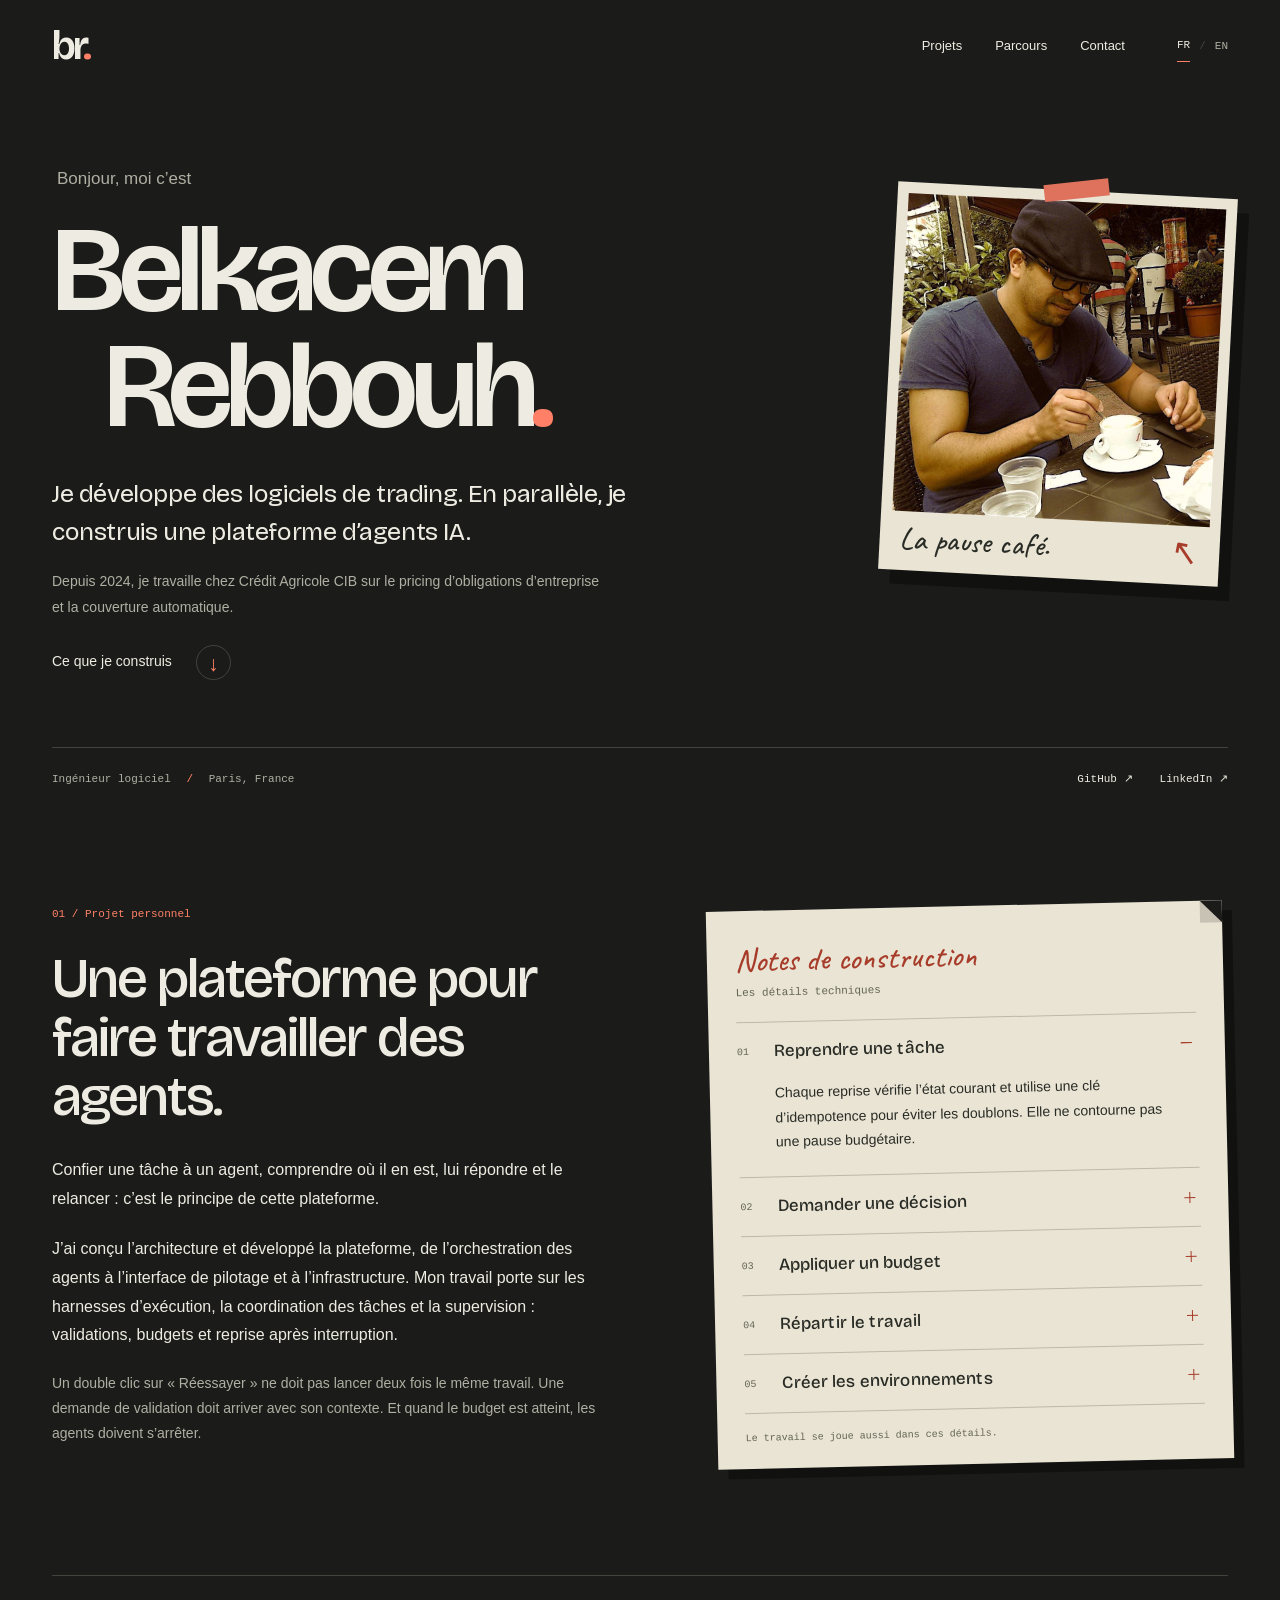
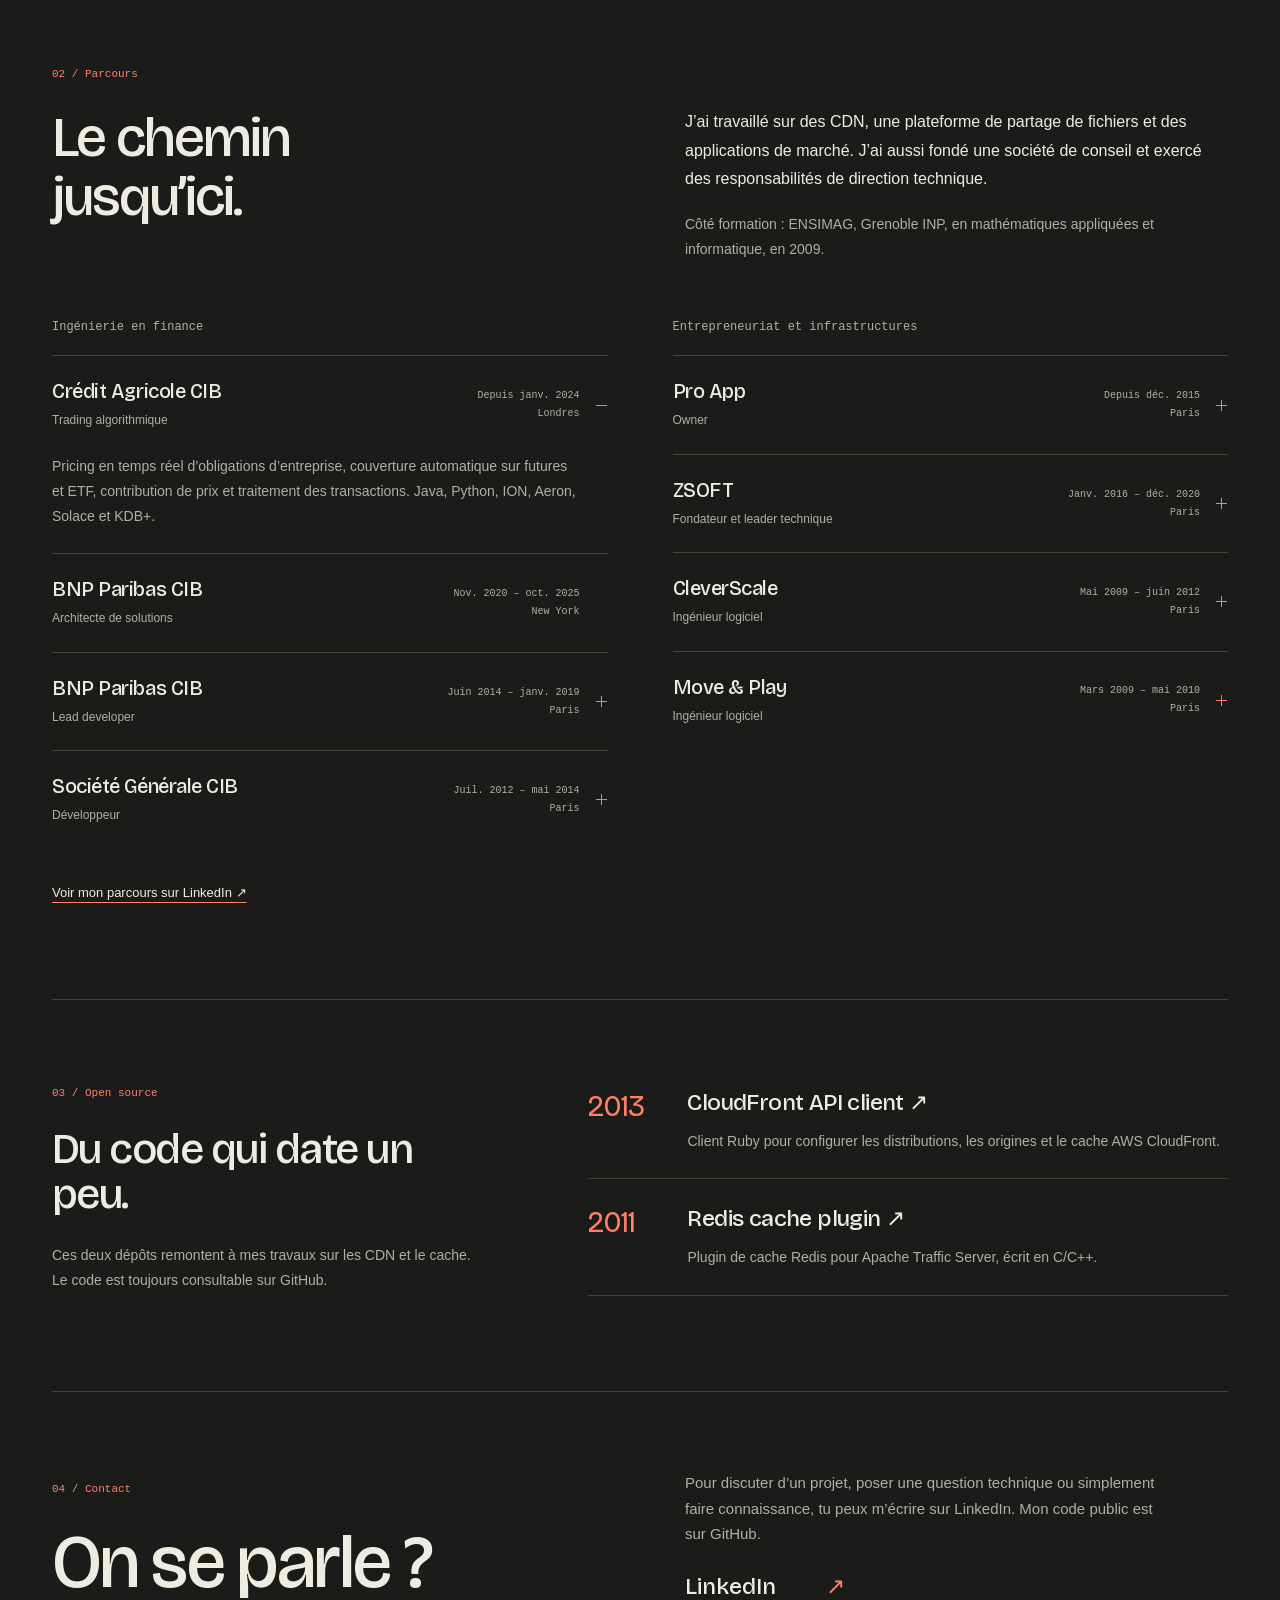
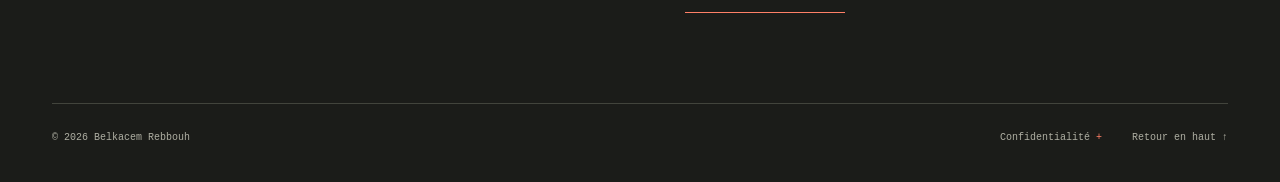
==== commit 012b6c16: "Publish site 9b2408dae0a648c95c273fc9ab142dc54e1025e9" ====
--- a/index.html
+++ b/index.html
@@ -24,7 +24,7 @@
     <div class="hero-footer"><p>Ingénieur logiciel<span aria-hidden="true"> / </span>Paris, France</p><div class="profile-links"><a href="https://github.com/Belkacem">GitHub ↗</a><a href="https://www.linkedin.com/in/belkacemrebbouh/">LinkedIn ↗</a></div></div>
   </section>
   <section class="work-section wrap" id="work" aria-labelledby="project-title">
-    <div class="project-story"><p class="section-label">01 / Projet personnel</p><h2 id="project-title">Une plateforme pour faire travailler des agents.</h2><p>Confier une tâche à un agent, comprendre où il en est, lui répondre et le relancer : c’est le principe de cette plateforme.</p><p>J’ai intégré des harnesses existants — ce qui relie le modèle à ses instructions et à ses outils — et travaillé sur la gestion des tâches, l’interface et l’infrastructure autour.</p><p class="project-note">Un double clic sur « Réessayer » ne doit pas lancer deux fois le même travail. Une demande de validation doit arriver avec son contexte. Et quand le budget est atteint, les agents doivent s’arrêter.</p></div>
+    <div class="project-story"><p class="section-label">01 / Projet personnel</p><h2 id="project-title">Une plateforme pour faire travailler des agents.</h2><p>Confier une tâche à un agent, comprendre où il en est, lui répondre et le relancer : c’est le principe de cette plateforme.</p><p>J’ai conçu l’architecture et développé la plateforme, de l’orchestration des agents à l’interface de pilotage et à l’infrastructure. Mon travail porte sur les harnesses d’exécution, la coordination des tâches et la supervision : validations, budgets et reprise après interruption.</p><p class="project-note">Un double clic sur « Réessayer » ne doit pas lancer deux fois le même travail. Une demande de validation doit arriver avec son contexte. Et quand le budget est atteint, les agents doivent s’arrêter.</p></div>
     <aside class="build-notes" id="expertise" aria-labelledby="notes-title"><div class="notebook-heading"><p class="note-caption">Notes de construction</p><h3 id="notes-title">Les détails techniques</h3></div>
       <details class="mechanism" open><summary><span class="note-number" aria-hidden="true">01</span><span>Reprendre une tâche</span><span class="expand-mark" aria-hidden="true"></span></summary><p>Chaque reprise vérifie l’état courant et utilise une clé d’idempotence pour éviter les doublons. Elle ne contourne pas une pause budgétaire.</p></details><details class="mechanism" ><summary><span class="note-number" aria-hidden="true">02</span><span>Demander une décision</span><span class="expand-mark" aria-hidden="true"></span></summary><p>Questions et validations restent attachées à la tâche. La réponse est attribuée à son auteur et peut relancer l’agent. Les droits sont vérifiés côté serveur.</p></details><details class="mechanism" ><summary><span class="note-number" aria-hidden="true">03</span><span>Appliquer un budget</span><span class="expand-mark" aria-hidden="true"></span></summary><p>Une alerte avant le plafond, une pause lorsqu’il est atteint, puis une reprise quand le budget le permet.</p></details><details class="mechanism" ><summary><span class="note-number" aria-hidden="true">04</span><span>Répartir le travail</span><span class="expand-mark" aria-hidden="true"></span></summary><p>Des rôles distincts, des tâches déléguées, des routines déclenchées par un calendrier ou un événement.</p></details><details class="mechanism" ><summary><span class="note-number" aria-hidden="true">05</span><span>Créer les environnements</span><span class="expand-mark" aria-hidden="true"></span></summary><p>Le provisionnement reprend par étapes idempotentes, en réutilisant les ressources existantes. Chaque entreprise a sa base, ses secrets et son conteneur.</p></details>
       <p class="notebook-footer">Le travail se joue aussi dans ces détails.</p>
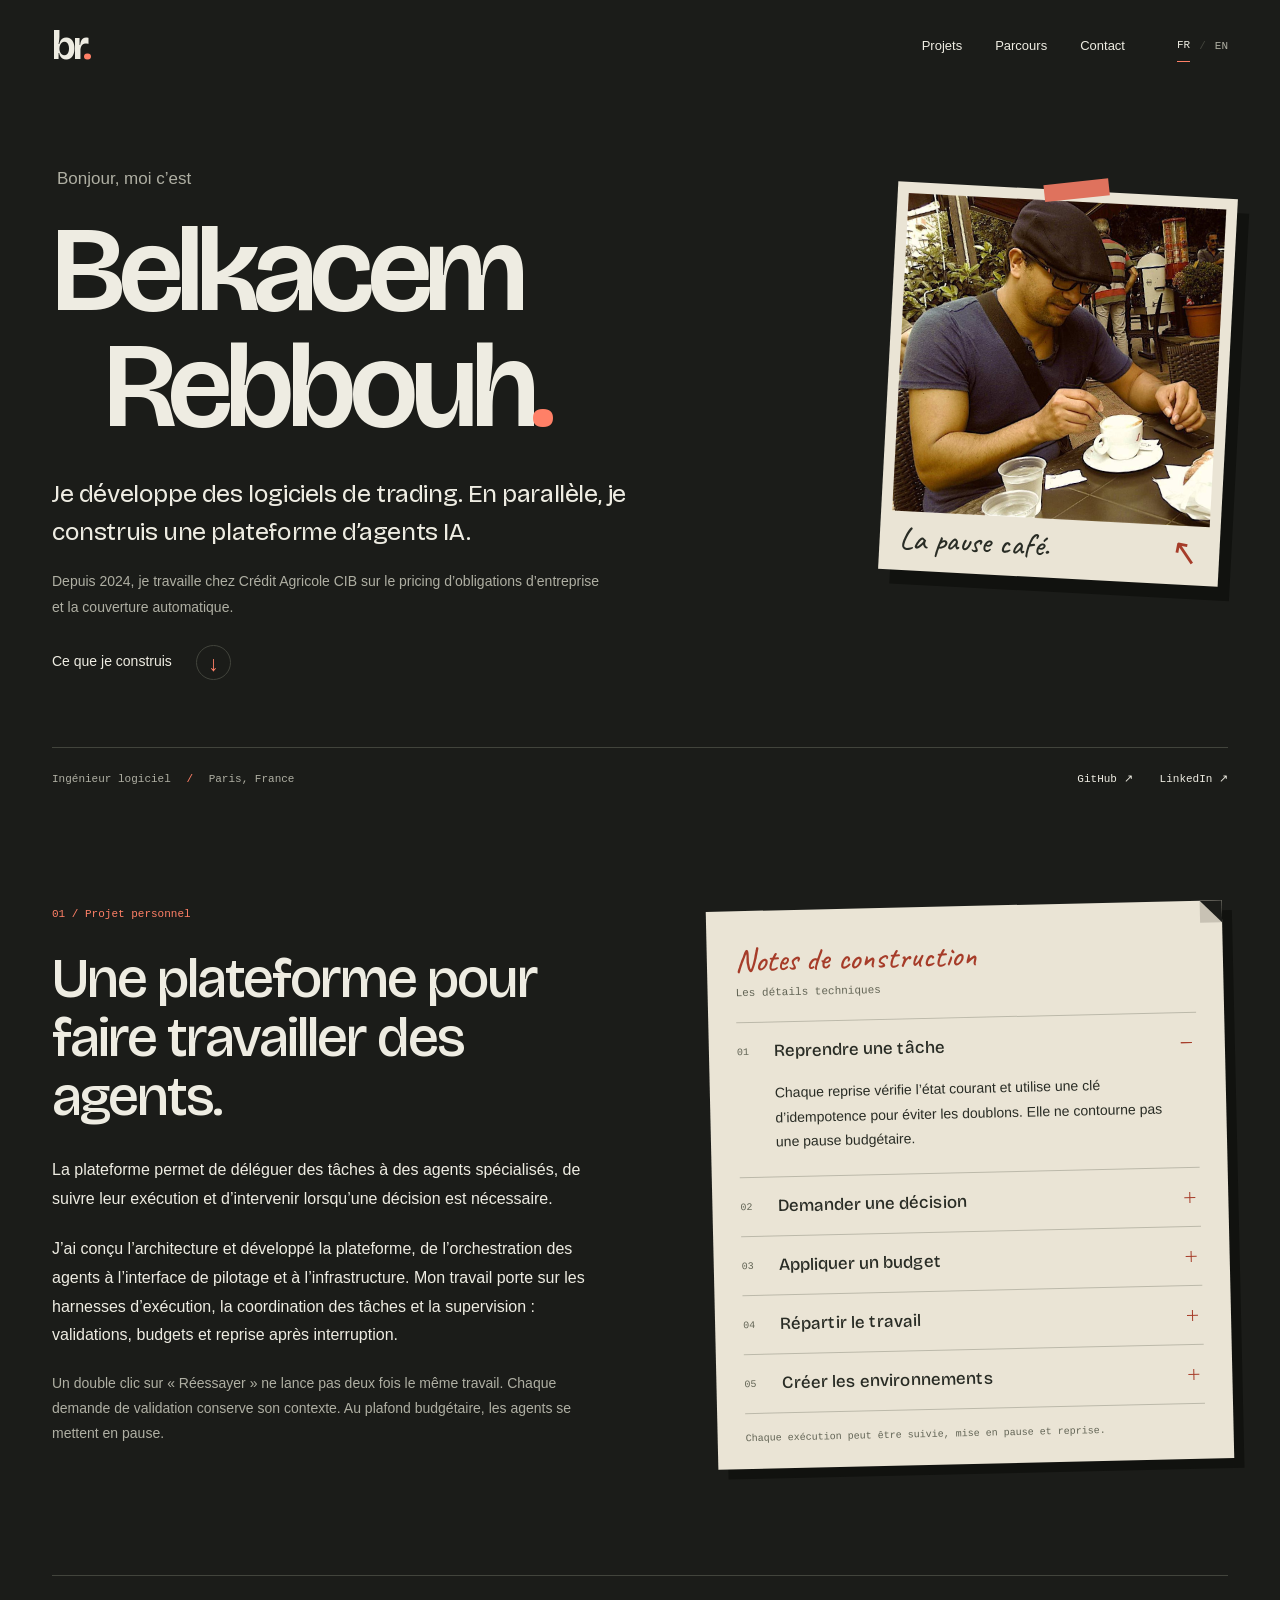
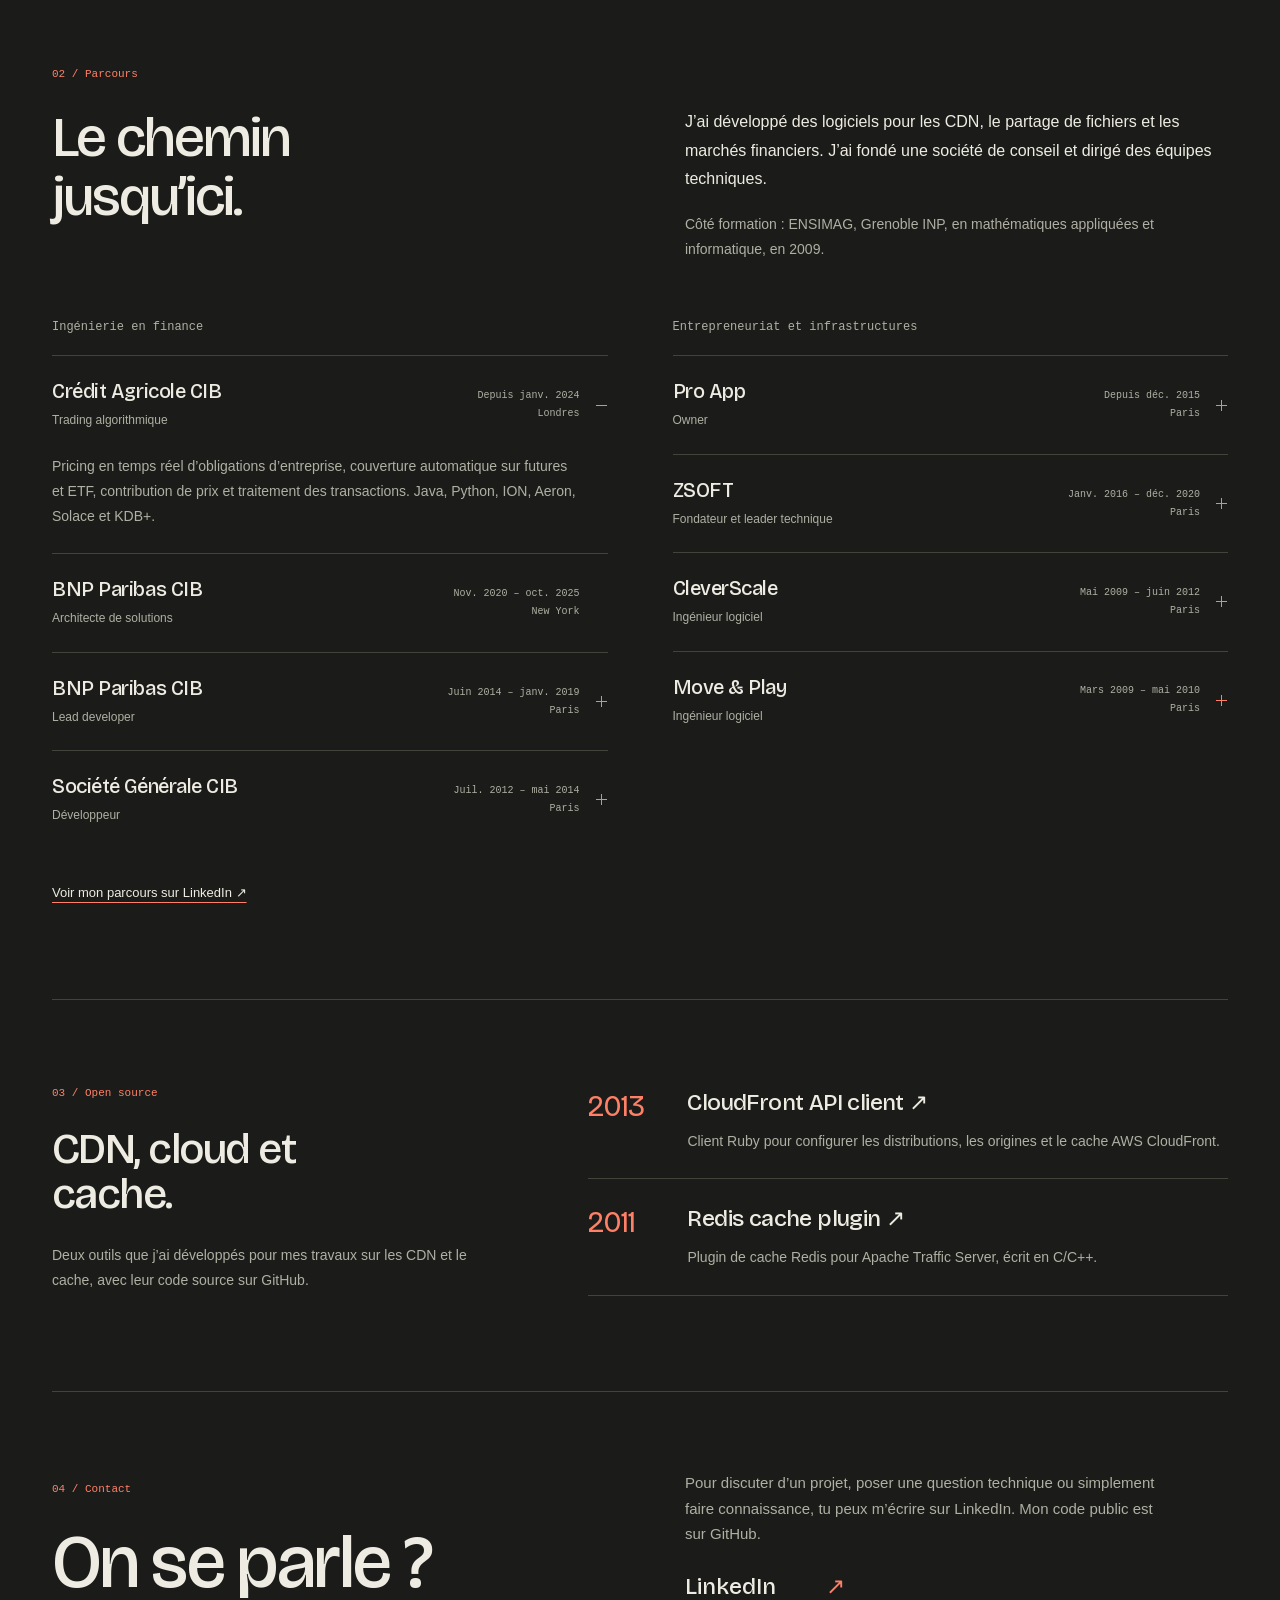
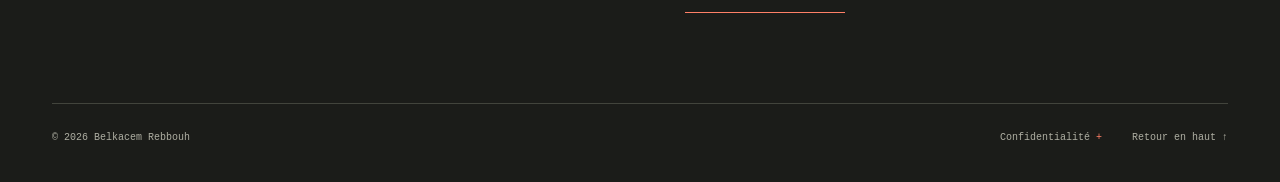
==== commit f4b73c3c: "Publish site b68597ad3ed4b20b7d7cfd231ca3a9aba973cf61" ====
--- a/index.html
+++ b/index.html
@@ -24,18 +24,18 @@
     <div class="hero-footer"><p>Ingénieur logiciel<span aria-hidden="true"> / </span>Paris, France</p><div class="profile-links"><a href="https://github.com/Belkacem">GitHub ↗</a><a href="https://www.linkedin.com/in/belkacemrebbouh/">LinkedIn ↗</a></div></div>
   </section>
   <section class="work-section wrap" id="work" aria-labelledby="project-title">
-    <div class="project-story"><p class="section-label">01 / Projet personnel</p><h2 id="project-title">Une plateforme pour faire travailler des agents.</h2><p>Confier une tâche à un agent, comprendre où il en est, lui répondre et le relancer : c’est le principe de cette plateforme.</p><p>J’ai conçu l’architecture et développé la plateforme, de l’orchestration des agents à l’interface de pilotage et à l’infrastructure. Mon travail porte sur les harnesses d’exécution, la coordination des tâches et la supervision : validations, budgets et reprise après interruption.</p><p class="project-note">Un double clic sur « Réessayer » ne doit pas lancer deux fois le même travail. Une demande de validation doit arriver avec son contexte. Et quand le budget est atteint, les agents doivent s’arrêter.</p></div>
+    <div class="project-story"><p class="section-label">01 / Projet personnel</p><h2 id="project-title">Une plateforme pour faire travailler des agents.</h2><p>La plateforme permet de déléguer des tâches à des agents spécialisés, de suivre leur exécution et d’intervenir lorsqu’une décision est nécessaire.</p><p>J’ai conçu l’architecture et développé la plateforme, de l’orchestration des agents à l’interface de pilotage et à l’infrastructure. Mon travail porte sur les harnesses d’exécution, la coordination des tâches et la supervision : validations, budgets et reprise après interruption.</p><p class="project-note">Un double clic sur « Réessayer » ne lance pas deux fois le même travail. Chaque demande de validation conserve son contexte. Au plafond budgétaire, les agents se mettent en pause.</p></div>
     <aside class="build-notes" id="expertise" aria-labelledby="notes-title"><div class="notebook-heading"><p class="note-caption">Notes de construction</p><h3 id="notes-title">Les détails techniques</h3></div>
       <details class="mechanism" open><summary><span class="note-number" aria-hidden="true">01</span><span>Reprendre une tâche</span><span class="expand-mark" aria-hidden="true"></span></summary><p>Chaque reprise vérifie l’état courant et utilise une clé d’idempotence pour éviter les doublons. Elle ne contourne pas une pause budgétaire.</p></details><details class="mechanism" ><summary><span class="note-number" aria-hidden="true">02</span><span>Demander une décision</span><span class="expand-mark" aria-hidden="true"></span></summary><p>Questions et validations restent attachées à la tâche. La réponse est attribuée à son auteur et peut relancer l’agent. Les droits sont vérifiés côté serveur.</p></details><details class="mechanism" ><summary><span class="note-number" aria-hidden="true">03</span><span>Appliquer un budget</span><span class="expand-mark" aria-hidden="true"></span></summary><p>Une alerte avant le plafond, une pause lorsqu’il est atteint, puis une reprise quand le budget le permet.</p></details><details class="mechanism" ><summary><span class="note-number" aria-hidden="true">04</span><span>Répartir le travail</span><span class="expand-mark" aria-hidden="true"></span></summary><p>Des rôles distincts, des tâches déléguées, des routines déclenchées par un calendrier ou un événement.</p></details><details class="mechanism" ><summary><span class="note-number" aria-hidden="true">05</span><span>Créer les environnements</span><span class="expand-mark" aria-hidden="true"></span></summary><p>Le provisionnement reprend par étapes idempotentes, en réutilisant les ressources existantes. Chaque entreprise a sa base, ses secrets et son conteneur.</p></details>
-      <p class="notebook-footer">Le travail se joue aussi dans ces détails.</p>
+      <p class="notebook-footer">Chaque exécution peut être suivie, mise en pause et reprise.</p>
     </aside>
   </section>
-  <section class="career-section wrap" id="about" aria-labelledby="about-title"><div class="career-intro"><div><p class="section-label">02 / Parcours</p><h2 id="about-title">Le chemin jusqu’ici.</h2></div><div class="career-text"><p>J’ai travaillé sur des CDN, une plateforme de partage de fichiers et des applications de marché. J’ai aussi fondé une société de conseil et exercé des responsabilités de direction technique.</p><p class="education">Côté formation : ENSIMAG, Grenoble INP, en mathématiques appliquées et informatique, en 2009.</p></div></div><div class="career-columns"><div class="career-group"><h3>Ingénierie en finance</h3>
+  <section class="career-section wrap" id="about" aria-labelledby="about-title"><div class="career-intro"><div><p class="section-label">02 / Parcours</p><h2 id="about-title">Le chemin jusqu’ici.</h2></div><div class="career-text"><p>J’ai développé des logiciels pour les CDN, le partage de fichiers et les marchés financiers. J’ai fondé une société de conseil et dirigé des équipes techniques.</p><p class="education">Côté formation : ENSIMAG, Grenoble INP, en mathématiques appliquées et informatique, en 2009.</p></div></div><div class="career-columns"><div class="career-group"><h3>Ingénierie en finance</h3>
     <details class="experience" open><summary><span class="experience-heading"><span class="experience-company">Crédit Agricole CIB</span><span class="experience-role">Trading algorithmique</span></span><span class="experience-meta"><span>Depuis janv. 2024</span><span>Londres</span></span><span class="expand-mark" aria-hidden="true"></span></summary><p class="experience-description">Pricing en temps réel d’obligations d’entreprise, couverture automatique sur futures et ETF, contribution de prix et traitement des transactions. Java, Python, ION, Aeron, Solace et KDB+.</p></details><article class="experience experience-static"><span class="experience-heading"><span class="experience-company">BNP Paribas CIB</span><span class="experience-role">Architecte de solutions</span></span><span class="experience-meta"><span>Nov. 2020 – oct. 2025</span><span>New York</span></span></article><details class="experience" ><summary><span class="experience-heading"><span class="experience-company">BNP Paribas CIB</span><span class="experience-role">Lead developer</span></span><span class="experience-meta"><span>Juin 2014 – janv. 2019</span><span>Paris</span></span><span class="expand-mark" aria-hidden="true"></span></summary><p class="experience-description">Développement d’un système de suivi d’options à barrière : files partagées, workers redondants et notifications en temps réel. L’architecture distribuée assure le traitement des données et la reprise en cas de panne.</p></details><details class="experience" ><summary><span class="experience-heading"><span class="experience-company">Société Générale CIB</span><span class="experience-role">Développeur</span></span><span class="experience-meta"><span>Juil. 2012 – mai 2014</span><span>Paris</span></span><span class="expand-mark" aria-hidden="true"></span></summary><p class="experience-description">Agrégation et diffusion de données financières, de positions et de paramètres de pricing pour le front office. Développement Java et C#, intégration avec Excel et communications entre services.</p></details>
   </div><div class="career-group"><h3>Entrepreneuriat et infrastructures</h3>
     <details class="experience" ><summary><span class="experience-heading"><span class="experience-company">Pro App</span><span class="experience-role">Owner</span></span><span class="experience-meta"><span>Depuis déc. 2015</span><span>Paris</span></span><span class="expand-mark" aria-hidden="true"></span></summary><p class="experience-description">Stratégie et direction technique dans la banque, la fintech et le commerce : architecture, infrastructure, gouvernance, équipes et budgets.</p></details><details class="experience" ><summary><span class="experience-heading"><span class="experience-company">ZSOFT</span><span class="experience-role">Fondateur et leader technique</span></span><span class="experience-meta"><span>Janv. 2016 – déc. 2020</span><span>Paris</span></span><span class="expand-mark" aria-hidden="true"></span></summary><p class="experience-description">Conception de solutions avec les clients, audits d’architecture, de sécurité et de performance, recrutement et formation des équipes.</p></details><details class="experience" ><summary><span class="experience-heading"><span class="experience-company">CleverScale</span><span class="experience-role">Ingénieur logiciel</span></span><span class="experience-meta"><span>Mai 2009 – juin 2012</span><span>Paris</span></span><span class="expand-mark" aria-hidden="true"></span></summary><p class="experience-description">Premier salarié d’une startup de fédération de CDN. Intégration des API de fournisseurs cloud, analyse des données d’usage et reporting en C et Ruby, application web Ruby on Rails.</p></details><details class="experience" ><summary><span class="experience-heading"><span class="experience-company">Move &amp; Play</span><span class="experience-role">Ingénieur logiciel</span></span><span class="experience-meta"><span>Mars 2009 – mai 2010</span><span>Paris</span></span><span class="expand-mark" aria-hidden="true"></span></summary><p class="experience-description">Construction et maintenance d’une plateforme de partage de fichiers, avec réplication et résilience des bases de données.</p></details>
   </div></div><p class="paragraph-link"><a href="https://www.linkedin.com/in/belkacemrebbouh/">Voir mon parcours sur LinkedIn ↗</a></p></section>
-  <section class="archive-section wrap" aria-labelledby="archive-title"><div class="archive-intro"><p class="section-label">03 / Open source</p><h2 id="archive-title">Du code qui date un peu.</h2><p>Ces deux dépôts remontent à mes travaux sur les CDN et le cache. Le code est toujours consultable sur GitHub.</p></div>
+  <section class="archive-section wrap" aria-labelledby="archive-title"><div class="archive-intro"><p class="section-label">03 / Open source</p><h2 id="archive-title">CDN, cloud et cache.</h2><p>Deux outils que j’ai développés pour mes travaux sur les CDN et le cache, avec leur code source sur GitHub.</p></div>
     <div class="archive-list"><article class="archive-item"><time datetime="2013">2013</time><div><h3><a href="https://github.com/Belkacem/cloudfront">CloudFront API client ↗</a></h3><p>Client Ruby pour configurer les distributions, les origines et le cache AWS CloudFront.</p></div></article><article class="archive-item"><time datetime="2011">2011</time><div><h3><a href="https://github.com/Belkacem/redis-cache-plugin">Redis cache plugin ↗</a></h3><p>Plugin de cache Redis pour Apache Traffic Server, écrit en C/C++.</p></div></article></div>
   </section>
   <section class="contact-section wrap" id="contact" aria-labelledby="contact-title"><div><p class="section-label">04 / Contact</p><h2 id="contact-title">On se parle ?</h2></div><div class="contact-copy"><p>Pour discuter d’un projet, poser une question technique ou simplement faire connaissance, tu peux m’écrire sur LinkedIn. Mon code public est sur GitHub.</p><a class="contact-link" href="https://www.linkedin.com/in/belkacemrebbouh/">LinkedIn <span aria-hidden="true">↗</span></a></div></section>
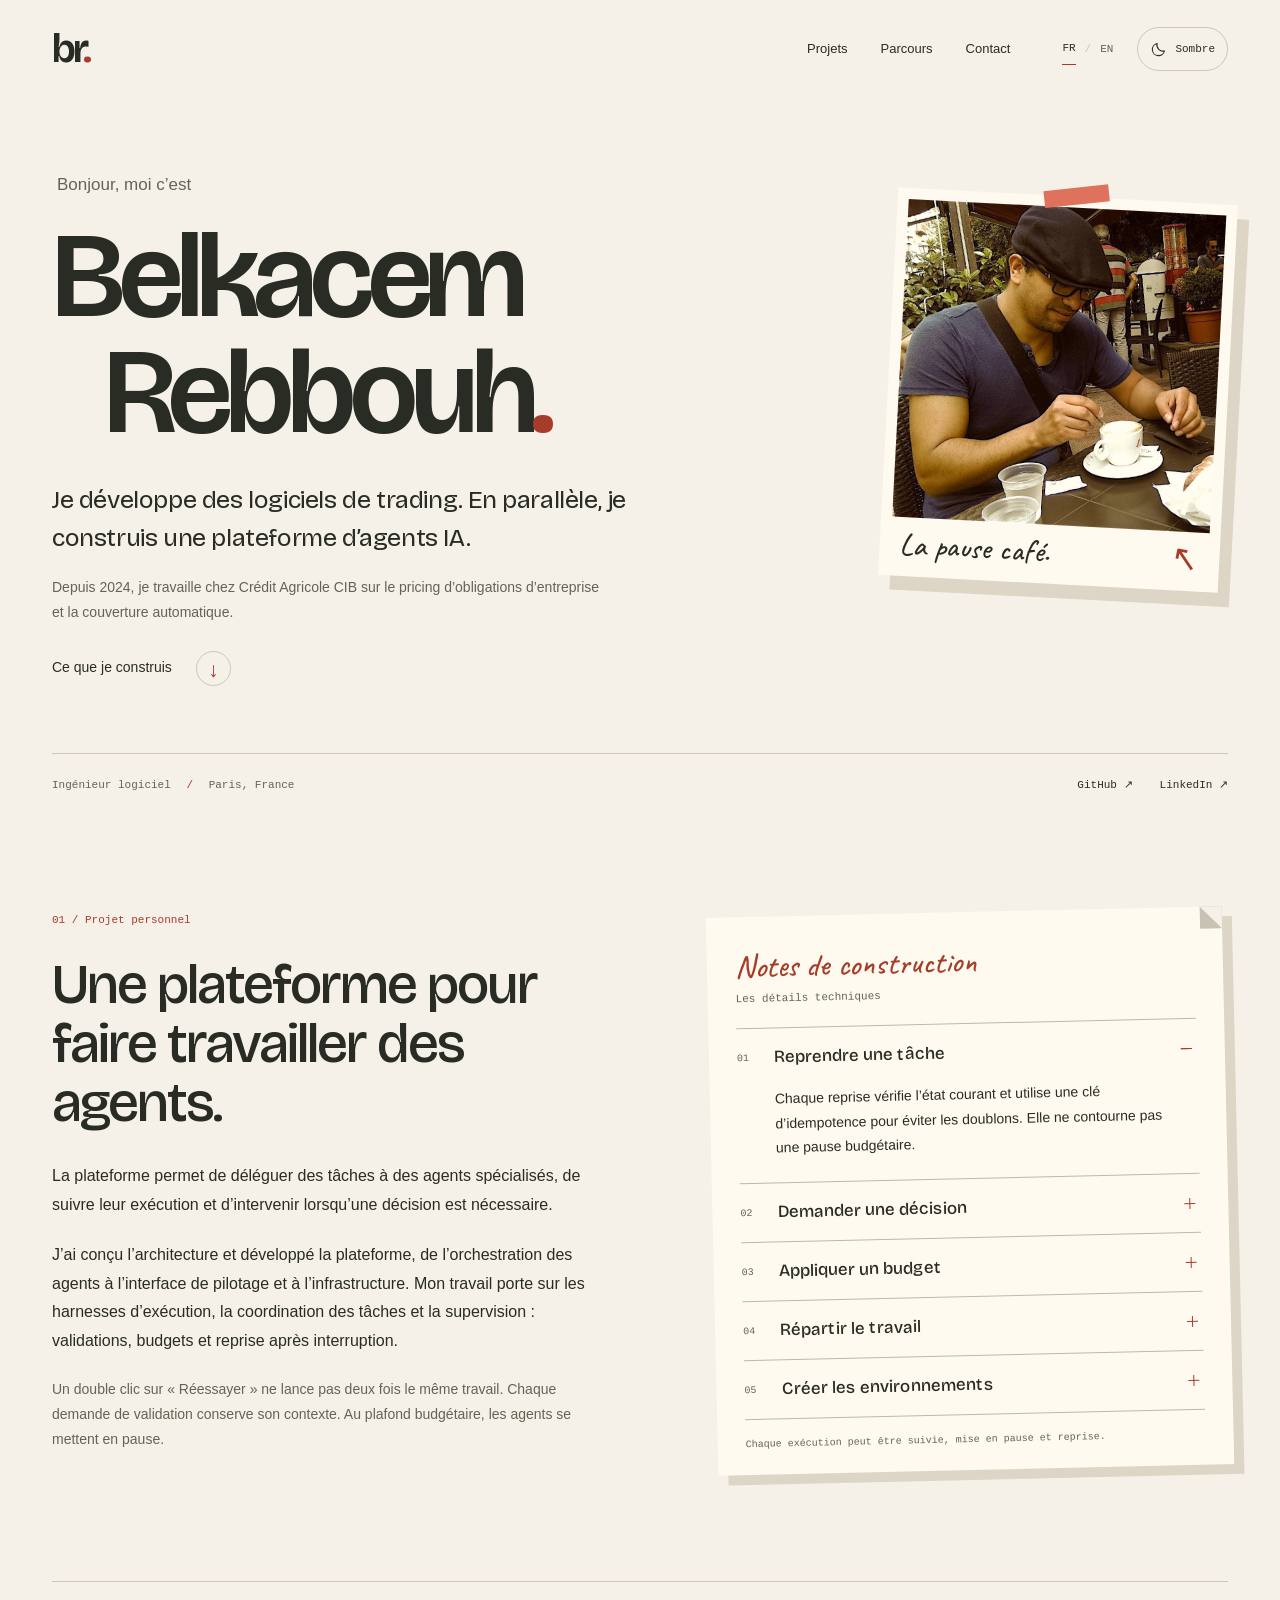
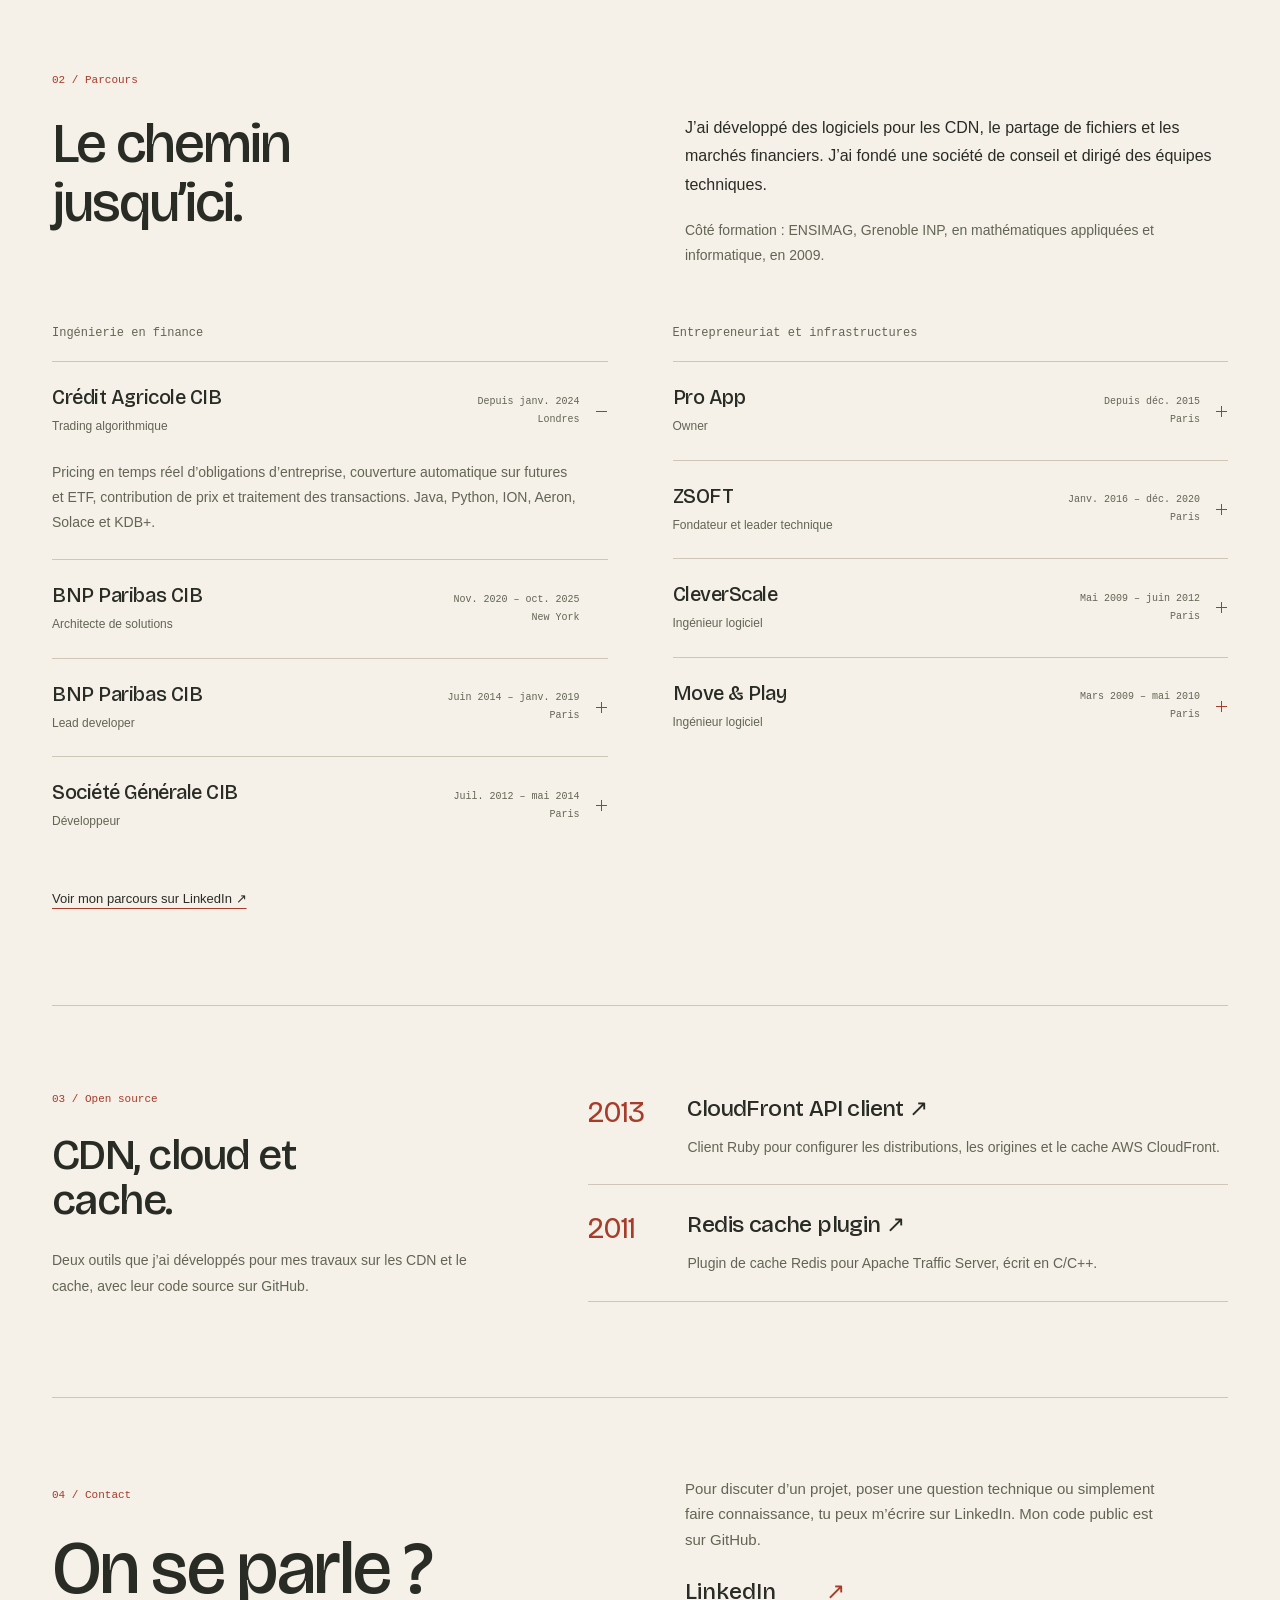
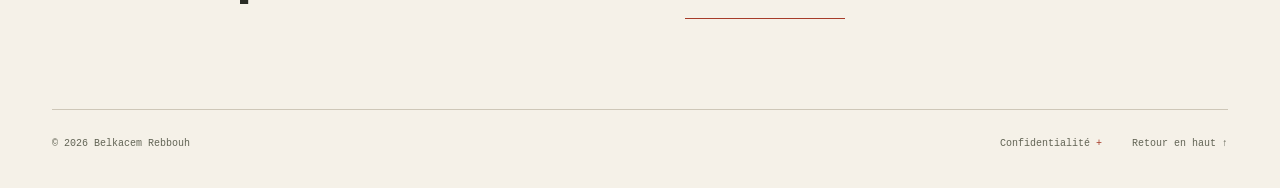
==== commit 47473ed3: "Publish site 3873ca6d06d8459ff8b6dd746e11c966ac11d850" ====
--- a/index.html
+++ b/index.html
@@ -2,19 +2,21 @@
 <html lang="fr">
 <head>
 <meta charset="utf-8"><meta name="viewport" content="width=device-width, initial-scale=1">
-<title>Belkacem Rebbouh — Logiciel, trading et agents IA</title><meta name="description" content="Trading algorithmique, systèmes distribués et agents IA. Parcours de Belkacem Rebbouh, ingénieur ENSIMAG, en finance et en infrastructure logicielle."><meta name="theme-color" content="#1b1c19"><meta name="color-scheme" content="dark">
+<title>Belkacem Rebbouh — Logiciel, trading et agents IA</title><meta name="description" content="Trading algorithmique, systèmes distribués et agents IA. Parcours de Belkacem Rebbouh, ingénieur ENSIMAG, en finance et en infrastructure logicielle."><meta name="theme-color" content="#1b1c19"><meta name="color-scheme" content="light dark">
 <link rel="canonical" href="https://rebbouh.com/"><link rel="alternate" hreflang="fr" href="https://rebbouh.com/"><link rel="alternate" hreflang="en" href="https://rebbouh.com/en/"><link rel="alternate" hreflang="x-default" href="https://rebbouh.com/">
 <meta property="og:type" content="website"><meta property="og:title" content="Belkacem Rebbouh — Logiciel, trading et agents IA"><meta property="og:description" content="Trading algorithmique, systèmes distribués et agents IA. Parcours de Belkacem Rebbouh, ingénieur ENSIMAG, en finance et en infrastructure logicielle."><meta property="og:url" content="https://rebbouh.com/"><meta property="og:locale" content="fr_FR"><meta property="og:image" content="https://rebbouh.com/assets/belkacem-rebbouh.jpg"><meta name="twitter:card" content="summary">
+<script src="/site.js"></script>
 <link rel="icon" type="image/svg+xml" href="/favicon.svg"><link rel="stylesheet" href="/style.css">
 <link rel="preload" href="/assets/fonts/bricolage-grotesque-latin.woff2" as="font" type="font/woff2" crossorigin>
-<script type="application/ld+json">{"@context":"https://schema.org","@type":"Person","name":"Belkacem Rebbouh","url":"https://rebbouh.com","sameAs":["https://www.linkedin.com/in/belkacemrebbouh/","https://github.com/Belkacem","https://about.me/belkacem_rebbouh"],"alumniOf":{"@type":"CollegeOrUniversity","name":"Grenoble INP — ENSIMAG"},"knowsAbout":["Software engineering","Algorithmic trading","Distributed systems","Real-time market data","AI agents","Agent harnesses","Cloud computing"]}</script><script src="/site.js" defer></script>
+<script type="application/ld+json">{"@context":"https://schema.org","@type":"Person","name":"Belkacem Rebbouh","url":"https://rebbouh.com","sameAs":["https://www.linkedin.com/in/belkacemrebbouh/","https://github.com/Belkacem","https://about.me/belkacem_rebbouh"],"alumniOf":{"@type":"CollegeOrUniversity","name":"Grenoble INP — ENSIMAG"},"knowsAbout":["Software engineering","Algorithmic trading","Distributed systems","Real-time market data","AI agents","Agent harnesses","Cloud computing"]}</script>
 </head>
 <body id="top">
 <a class="skip" href="#main">Aller au contenu</a>
 <header class="header wrap">
   <a class="brand" href="/" aria-label="Belkacem Rebbouh · Retour à l’accueil">br<span>.</span></a>
   <div class="header-right"><nav class="navigation" aria-label="Navigation principale"><a href="#work">Projets</a><a href="#about">Parcours</a><a href="#contact">Contact</a></nav>
-  <nav class="language" aria-label="Langue"><a href="/" lang="fr" aria-current="page">FR</a><span aria-hidden="true">/</span><a href="/en/" lang="en" >EN</a></nav></div>
+  <div class="header-controls"><nav class="language" aria-label="Langue"><a href="/" lang="fr" aria-current="page">FR</a><span aria-hidden="true">/</span><a href="/en/" lang="en" >EN</a></nav>
+  <button class="theme-toggle" type="button" hidden data-light-label="Clair" data-dark-label="Sombre" data-light-action="Passer au mode clair" data-dark-action="Passer au mode sombre"><svg class="theme-sun" width="17" height="17" viewBox="0 0 24 24" fill="none" stroke="currentColor" stroke-width="1.5" stroke-linecap="round" aria-hidden="true" focusable="false"><circle cx="12" cy="12" r="4"/><path d="M12 2v2m0 16v2M2 12h2m16 0h2M5 5l1.5 1.5m11 11L19 19M5 19l1.5-1.5m11-11L19 5"/></svg><svg class="theme-moon" width="17" height="17" viewBox="0 0 24 24" fill="none" stroke="currentColor" stroke-width="1.5" stroke-linecap="round" stroke-linejoin="round" aria-hidden="true" focusable="false"><path d="M20.5 14a8.7 8.7 0 0 1-10.5-10.5A8.7 8.7 0 1 0 20.5 14Z"/></svg><span class="theme-label"></span></button></div></div>
 </header>
 <main id="main">
   <section class="hero wrap" aria-labelledby="name">
@@ -40,5 +42,5 @@
   </section>
   <section class="contact-section wrap" id="contact" aria-labelledby="contact-title"><div><p class="section-label">04 / Contact</p><h2 id="contact-title">On se parle ?</h2></div><div class="contact-copy"><p>Pour discuter d’un projet, poser une question technique ou simplement faire connaissance, tu peux m’écrire sur LinkedIn. Mon code public est sur GitHub.</p><a class="contact-link" href="https://www.linkedin.com/in/belkacemrebbouh/">LinkedIn <span aria-hidden="true">↗</span></a></div></section>
 </main>
-<footer class="footer wrap"><span>© 2026 Belkacem Rebbouh</span><div class="footer-right"><details class="privacy"><summary>Confidentialité</summary><p>Aucun outil de suivi ni formulaire de collecte n’est intégré à ce site. Les polices sont servies par le site lui-même. Les liens externes ouvrent des services soumis à leurs propres politiques de confidentialité.</p></details><a href="#top">Retour en haut ↑</a></div></footer>
+<footer class="footer wrap"><span>© 2026 Belkacem Rebbouh</span><div class="footer-right"><details class="privacy"><summary>Confidentialité</summary><p>Aucun outil de suivi ni formulaire de collecte n’est intégré à ce site. Le choix du thème est enregistré dans ton navigateur. Les polices sont servies par le site lui-même. Les liens externes ouvrent des services soumis à leurs propres politiques de confidentialité.</p></details><a href="#top">Retour en haut ↑</a></div></footer>
 </body></html>
--- a/style.css
+++ b/style.css
@@ -22,9 +22,32 @@
   --paper: #eae4d5;
   --paper-ink: #292c25;
   --paper-accent: #a63c29;
+  --shadow: #11120f;
   --display: "Bricolage", "Arial", sans-serif;
   --sans: -apple-system, BlinkMacSystemFont, "Segoe UI", sans-serif;
   --mono: "SFMono-Regular", Consolas, "Liberation Mono", monospace;
+}
+:root[data-theme="light"] {
+  color-scheme: light;
+  --ground: #f5f1e8;
+  --ink: #292c25;
+  --muted: #626455;
+  --line: #cec7b8;
+  --accent: #a63c29;
+  --paper: #fffaf0;
+  --shadow: #ddd5c5;
+}
+@media (prefers-color-scheme: light) {
+  :root:not([data-theme]) {
+    color-scheme: light;
+    --ground: #f5f1e8;
+    --ink: #292c25;
+    --muted: #626455;
+    --line: #cec7b8;
+    --accent: #a63c29;
+    --paper: #fffaf0;
+    --shadow: #ddd5c5;
+  }
 }
 * { box-sizing: border-box; }
 html { scroll-padding-top: 30px; scroll-behavior: smooth; }
@@ -33,7 +56,7 @@
 p, h1, h2, h3, h4, figure { margin: 0; }
 a { color: inherit; text-underline-offset: 5px; text-decoration-thickness: 1px; }
 a:hover { color: var(--accent); }
-a:focus-visible, summary:focus-visible { outline: 2px solid var(--accent); outline-offset: 7px; }
+a:focus-visible, summary:focus-visible, button:focus-visible { outline: 2px solid var(--accent); outline-offset: 7px; }
 button, a, summary { -webkit-tap-highlight-color: transparent; }
 .wrap { width: min(1180px, calc(100% - 104px)); margin-inline: auto; }
 .skip { position: absolute; top: -100px; left: 20px; z-index: 5; padding: 10px 20px; background: var(--ink); color: var(--ground); }
@@ -41,8 +64,13 @@
 .header { display: flex; align-items: center; justify-content: space-between; padding-block: 27px; }
 .brand { font: 650 40px/.9 var(--display); letter-spacing: -3px; text-decoration: none; }
 .brand span { color: var(--accent); }
-.header-right, .navigation, .language { display: flex; align-items: center; }
+.header-right, .header-controls, .navigation, .language { display: flex; align-items: center; }
 .header-right { gap: 52px; }
+.header-controls { gap: 24px; }
+.theme-toggle { display: inline-flex; justify-content: center; align-items: center; gap: 8px; min-width: 88px; min-height: 44px; padding: 8px 12px; border: 1px solid var(--line); border-radius: 24px; background: transparent; color: var(--ink); font: 11px/1.5 var(--mono); cursor: pointer; }
+.theme-toggle:hover { border-color: var(--accent); color: var(--accent); }
+.theme-toggle[hidden], .theme-sun, .theme-moon { display: none; }
+:root[data-theme="dark"] .theme-sun, :root[data-theme="light"] .theme-moon { display: block; }
 .navigation { gap: 33px; font-size: 13px; }
 .navigation a { text-decoration: none; padding-block: 8px; }
 .navigation a:hover { text-decoration: underline; }
@@ -57,7 +85,7 @@
 .hero h1 > span { display: block; }
 .hero .surname { margin: 8px 0 0 52px; }
 .name-dot { color: var(--accent); }
-.portrait { grid-column: 2; grid-row: 1 / 3; align-self: start; margin-top: 25px; padding: 11px 11px 0; background: var(--paper); transform: rotate(3deg); box-shadow: 12px 14px 0 #11120f; position: relative; }
+.portrait { grid-column: 2; grid-row: 1 / 3; align-self: start; margin-top: 25px; padding: 11px 11px 0; background: var(--paper); transform: rotate(3deg); box-shadow: 12px 14px 0 var(--shadow); position: relative; }
 .portrait::before { content: ""; position: absolute; width: 65px; height: 17px; top: -9px; left: 43%; transform: rotate(-9deg); background: #df725d; }
 .portrait img { display: block; width: 100%; height: auto; }
 .portrait figcaption { display: flex; align-items: center; justify-content: space-between; padding: 8px 9px 13px; color: var(--paper-ink); font: 500 31px/1.2 "Caveat", cursive; }
@@ -79,7 +107,7 @@
 .project-story h2 { max-width: 560px; margin-bottom: 30px; }
 .project-story > p:not(.section-label) { margin-top: 21px; font-size: 16px; line-height: 1.8; }
 .project-story > p.project-note { color: var(--muted); font-size: 14px; }
-.build-notes { align-self: center; background: var(--paper); color: var(--paper-ink); padding: 32px 28px 22px; transform: rotate(-1.3deg); box-shadow: 10px 10px 0 #11120f; position: relative; }
+.build-notes { align-self: center; background: var(--paper); color: var(--paper-ink); padding: 32px 28px 22px; transform: rotate(-1.3deg); box-shadow: 10px 10px 0 var(--shadow); position: relative; }
 .build-notes::after { content: ""; position: absolute; top: 0; right: 0; border-style: solid; border-width: 0 22px 22px 0; border-color: transparent var(--ground) #c8c2b4 transparent; }
 .notebook-heading { padding-bottom: 20px; }
 .note-caption { font: 500 32px/1.15 "Caveat", cursive; color: var(--paper-accent); margin-bottom: 5px; }
@@ -174,17 +202,18 @@
 }
 @media (max-width: 620px) {
   .wrap { width: calc(100% - 40px); }
-  .header { padding-block: 23px; }
+  .header { padding-block: 20px; flex-wrap: wrap; gap: 14px; }
   .brand { font-size: 33px; }
-  .header-right { gap: 21px; }
-  .navigation { gap: 17px; font-size: 11px; }
+  .header-right { display: contents; }
+  .header-controls { margin-left: auto; gap: 20px; }
+  .navigation { order: 3; width: 100%; justify-content: space-between; gap: 17px; font-size: 12px; }
   .language { gap: 6px; font-size: 10px; }
   .hero { grid-template-columns: 1fr; padding-top: 40px; }
   .hero-heading { grid-column: 1; grid-row: 1; }
   .greeting { font-size: 15px; margin: 0 0 17px 2px; }
   .hero h1 { font-size: clamp(52px, 16.4vw, 100px); }
   .hero .surname { margin-left: 26px; }
-  .portrait { grid-column: 1; grid-row: 2; width: min(76%, 320px); justify-self: center; margin: 44px 0 8px; padding: 8px 8px 0; box-shadow: 8px 9px 0 #11120f; }
+  .portrait { grid-column: 1; grid-row: 2; width: min(76%, 320px); justify-self: center; margin: 44px 0 8px; padding: 8px 8px 0; box-shadow: 8px 9px 0 var(--shadow); }
   .portrait figcaption { font-size: 29px; padding-block: 7px 10px; }
   .hero-text { grid-column: 1; grid-row: 3; padding-top: 30px; }
   .intro-lead { font-size: 22px; }
@@ -225,7 +254,6 @@
   .footer-right { width: 100%; justify-content: space-between; gap: 20px; }
 }
 @media (max-width: 350px) {
-  .header-right { gap: 13px; }
   .navigation { gap: 11px; }
   .hero h1 { font-size: 16vw; }
   .hero .surname { margin-left: 20px; }
@@ -236,7 +264,7 @@
   *, *::before, *::after { transition: none !important; }
 }
 @media print {
-  :root { color-scheme: light; --ground: white; --ink: #20221e; --muted: #51534b; --line: #c6c7bf; --accent: #9c3827; --paper: white; }
+  :root, :root[data-theme], :root:not([data-theme]) { color-scheme: light; --ground: white; --ink: #20221e; --muted: #51534b; --line: #c6c7bf; --accent: #9c3827; --paper: white; }
   body { font-size: 11px; }
   .wrap { width: 100%; }
   .header, .footer, .work-link, .hero-footer { display: none; }
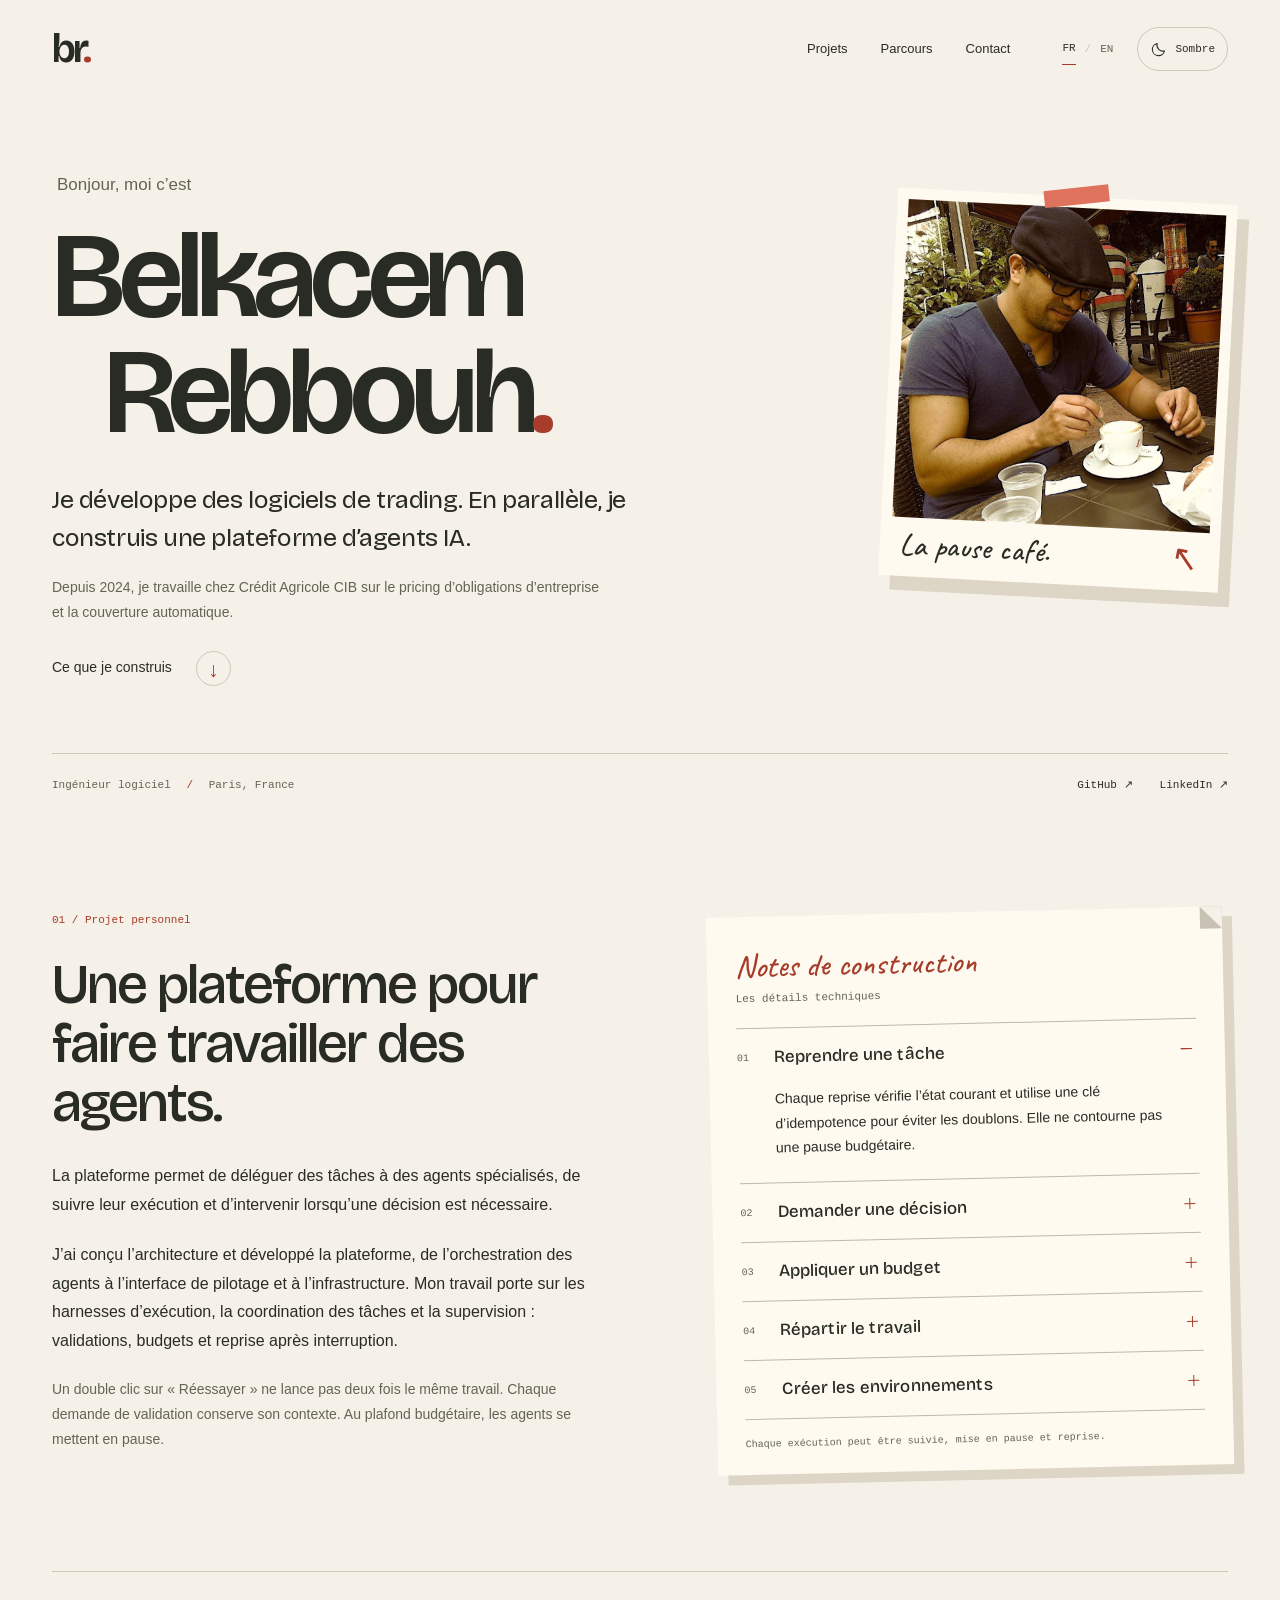
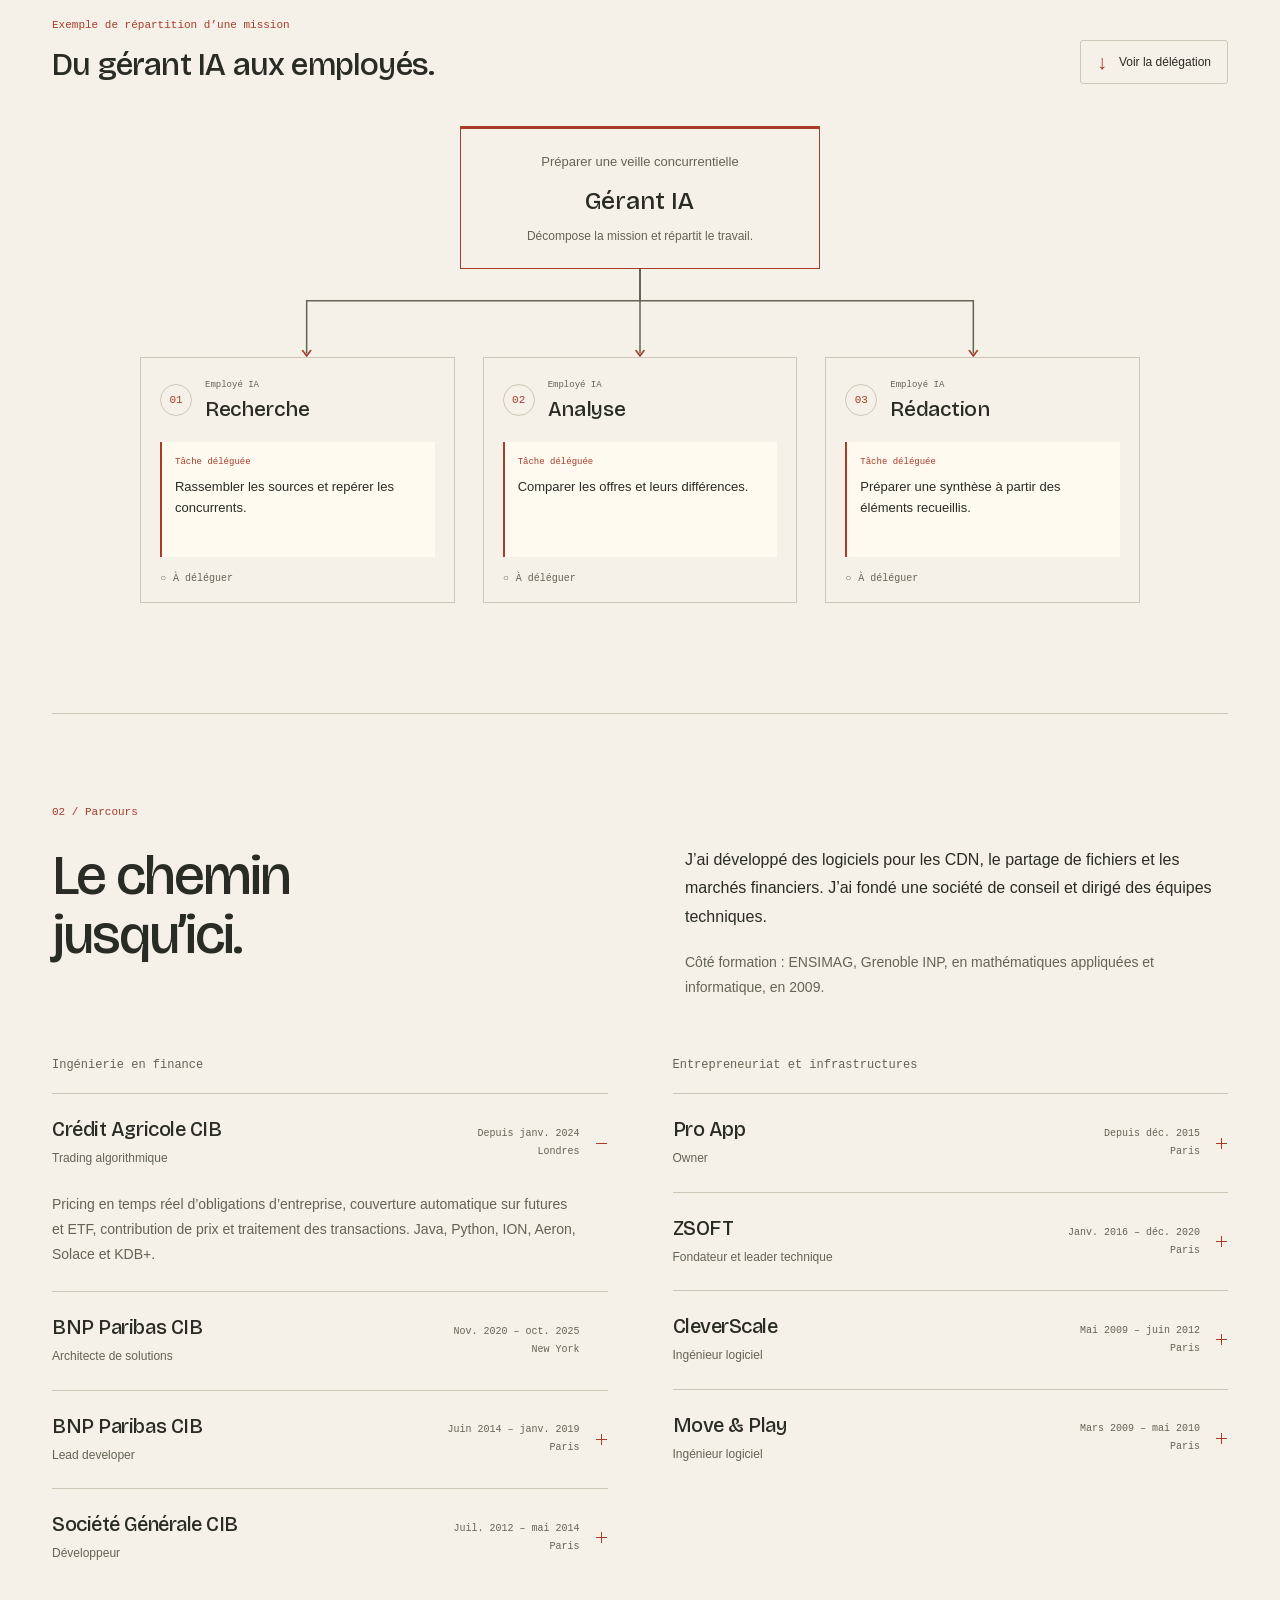
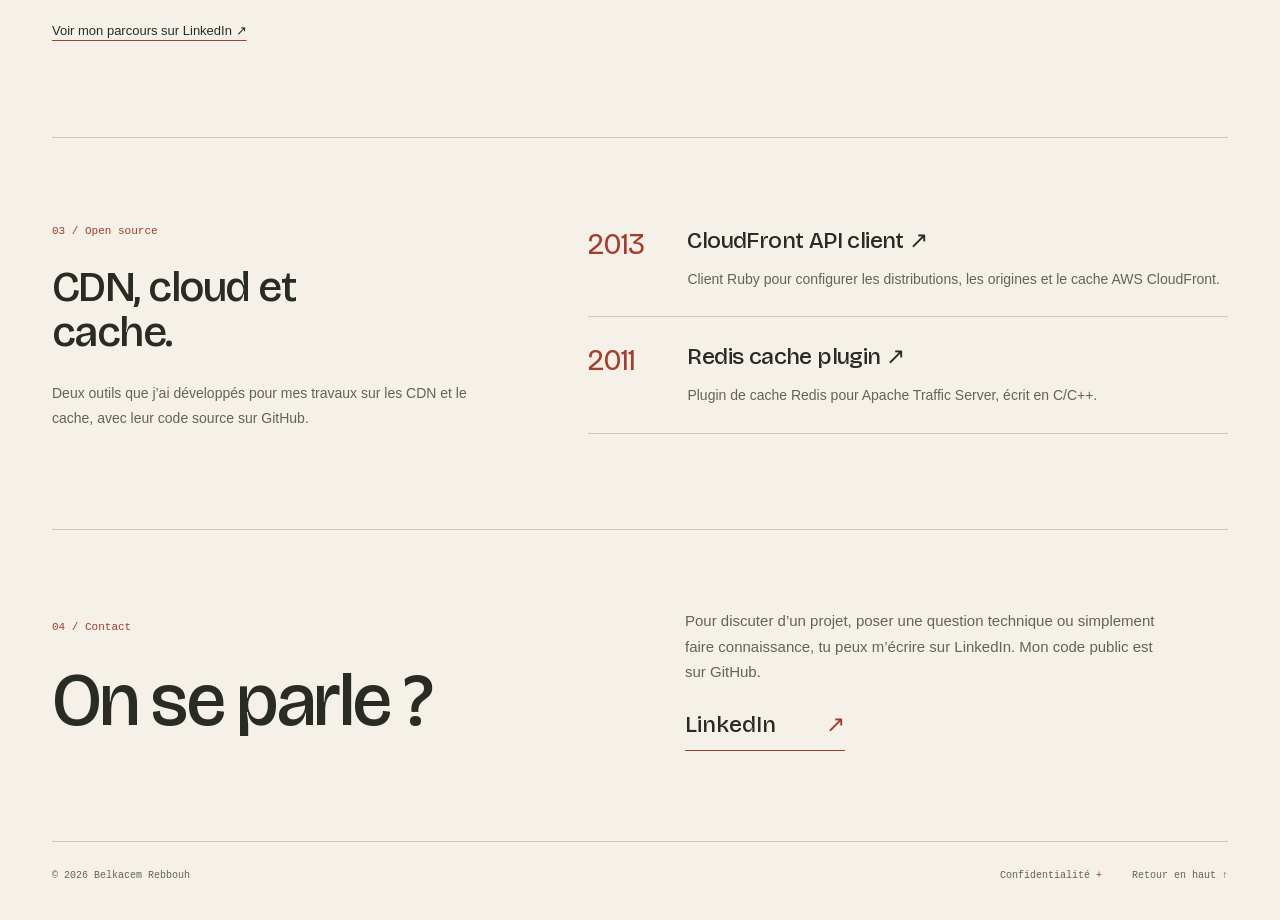
==== commit 944bd687: "Publish site 1b8ef116c4a08910ee94eed849179c248e654e5b" ====
--- a/index.html
+++ b/index.html
@@ -31,6 +31,13 @@
       <details class="mechanism" open><summary><span class="note-number" aria-hidden="true">01</span><span>Reprendre une tâche</span><span class="expand-mark" aria-hidden="true"></span></summary><p>Chaque reprise vérifie l’état courant et utilise une clé d’idempotence pour éviter les doublons. Elle ne contourne pas une pause budgétaire.</p></details><details class="mechanism" ><summary><span class="note-number" aria-hidden="true">02</span><span>Demander une décision</span><span class="expand-mark" aria-hidden="true"></span></summary><p>Questions et validations restent attachées à la tâche. La réponse est attribuée à son auteur et peut relancer l’agent. Les droits sont vérifiés côté serveur.</p></details><details class="mechanism" ><summary><span class="note-number" aria-hidden="true">03</span><span>Appliquer un budget</span><span class="expand-mark" aria-hidden="true"></span></summary><p>Une alerte avant le plafond, une pause lorsqu’il est atteint, puis une reprise quand le budget le permet.</p></details><details class="mechanism" ><summary><span class="note-number" aria-hidden="true">04</span><span>Répartir le travail</span><span class="expand-mark" aria-hidden="true"></span></summary><p>Des rôles distincts, des tâches déléguées, des routines déclenchées par un calendrier ou un événement.</p></details><details class="mechanism" ><summary><span class="note-number" aria-hidden="true">05</span><span>Créer les environnements</span><span class="expand-mark" aria-hidden="true"></span></summary><p>Le provisionnement reprend par étapes idempotentes, en réutilisant les ressources existantes. Chaque entreprise a sa base, ses secrets et son conteneur.</p></details>
       <p class="notebook-footer">Chaque exécution peut être suivie, mise en pause et reprise.</p>
     </aside>
+    <figure class="agent-flow" id="agent-diagram" aria-labelledby="agent-flow-title" data-pending="À déléguer" data-assigned="Tâche confiée" data-running="Délégation en cours…" data-replay="Rejouer" data-complete="Le gérant IA a confié les trois tâches aux employés spécialisés.">
+    <figcaption class="agent-flow-caption"><div><p class="section-label">Exemple de répartition d’une mission</p><h3 id="agent-flow-title">Du gérant IA aux employés.</h3></div><button class="flow-play" type="button" hidden><span aria-hidden="true">↓</span><span class="flow-play-label">Voir la délégation</span></button></figcaption>
+    <div class="agent-tree"><div class="agent-manager"><p class="agent-mission">Préparer une veille concurrentielle</p><h4>Gérant IA</h4><p class="agent-manager-description">Décompose la mission et répartit le travail.</p></div>
+      <svg class="agent-routes" viewBox="0 0 900 100" preserveAspectRatio="none" aria-hidden="true" focusable="false"><defs><marker id="agent-arrow" viewBox="0 0 8 8" refX="4" refY="4" markerWidth="7" markerHeight="7" orient="auto"><path d="M1 1L6 4L1 7" fill="none" stroke="currentColor" stroke-width="1.2"/></marker></defs><path class="agent-route" d="M450 0V36H150V96" marker-end="url(#agent-arrow)"/><path class="task-route" d="M450 0V36H150V96" pathLength="100" style="--agent-step: 0"/><path class="agent-route" d="M450 0V96" marker-end="url(#agent-arrow)"/><path class="task-route" d="M450 0V96" pathLength="100" style="--agent-step: 1"/><path class="agent-route" d="M450 0V36H750V96" marker-end="url(#agent-arrow)"/><path class="task-route" d="M450 0V36H750V96" pathLength="100" style="--agent-step: 2"/></svg>
+      <ul class="agent-workers" aria-label="Employés IA"><li class="agent-worker"><div class="agent-worker-heading"><span class="agent-number" aria-hidden="true">01</span><div><p class="agent-kind">Employé IA</p><h4>Recherche</h4></div></div><div class="agent-task"><p class="agent-task-label">Tâche déléguée</p><p>Rassembler les sources et repérer les concurrents.</p></div><p class="agent-assignment" hidden></p></li><li class="agent-worker"><div class="agent-worker-heading"><span class="agent-number" aria-hidden="true">02</span><div><p class="agent-kind">Employé IA</p><h4>Analyse</h4></div></div><div class="agent-task"><p class="agent-task-label">Tâche déléguée</p><p>Comparer les offres et leurs différences.</p></div><p class="agent-assignment" hidden></p></li><li class="agent-worker"><div class="agent-worker-heading"><span class="agent-number" aria-hidden="true">03</span><div><p class="agent-kind">Employé IA</p><h4>Rédaction</h4></div></div><div class="agent-task"><p class="agent-task-label">Tâche déléguée</p><p>Préparer une synthèse à partir des éléments recueillis.</p></div><p class="agent-assignment" hidden></p></li></ul>
+    </div><p class="visually-hidden flow-announcement" aria-live="polite" aria-atomic="true"></p>
+  </figure>
   </section>
   <section class="career-section wrap" id="about" aria-labelledby="about-title"><div class="career-intro"><div><p class="section-label">02 / Parcours</p><h2 id="about-title">Le chemin jusqu’ici.</h2></div><div class="career-text"><p>J’ai développé des logiciels pour les CDN, le partage de fichiers et les marchés financiers. J’ai fondé une société de conseil et dirigé des équipes techniques.</p><p class="education">Côté formation : ENSIMAG, Grenoble INP, en mathématiques appliquées et informatique, en 2009.</p></div></div><div class="career-columns"><div class="career-group"><h3>Ingénierie en finance</h3>
     <details class="experience" open><summary><span class="experience-heading"><span class="experience-company">Crédit Agricole CIB</span><span class="experience-role">Trading algorithmique</span></span><span class="experience-meta"><span>Depuis janv. 2024</span><span>Londres</span></span><span class="expand-mark" aria-hidden="true"></span></summary><p class="experience-description">Pricing en temps réel d’obligations d’entreprise, couverture automatique sur futures et ETF, contribution de prix et traitement des transactions. Java, Python, ION, Aeron, Solace et KDB+.</p></details><article class="experience experience-static"><span class="experience-heading"><span class="experience-company">BNP Paribas CIB</span><span class="experience-role">Architecte de solutions</span></span><span class="experience-meta"><span>Nov. 2020 – oct. 2025</span><span>New York</span></span></article><details class="experience" ><summary><span class="experience-heading"><span class="experience-company">BNP Paribas CIB</span><span class="experience-role">Lead developer</span></span><span class="experience-meta"><span>Juin 2014 – janv. 2019</span><span>Paris</span></span><span class="expand-mark" aria-hidden="true"></span></summary><p class="experience-description">Développement d’un système de suivi d’options à barrière : files partagées, workers redondants et notifications en temps réel. L’architecture distribuée assure le traitement des données et la reprise en cas de panne.</p></details><details class="experience" ><summary><span class="experience-heading"><span class="experience-company">Société Générale CIB</span><span class="experience-role">Développeur</span></span><span class="experience-meta"><span>Juil. 2012 – mai 2014</span><span>Paris</span></span><span class="expand-mark" aria-hidden="true"></span></summary><p class="experience-description">Agrégation et diffusion de données financières, de positions et de paramètres de pricing pour le front office. Développement Java et C#, intégration avec Excel et communications entre services.</p></details>
--- a/style.css
+++ b/style.css
@@ -126,6 +126,40 @@
 .mechanism .expand-mark { color: var(--paper-accent); }
 .mechanism p { padding: 0 12px 22px 37px; font-size: 14px; line-height: 1.75; }
 .notebook-footer { border-top: 1px solid #bcb9aa; padding-top: 16px; font: 10px/1.7 var(--mono); color: #626455; }
+.visually-hidden { position: absolute; width: 1px; height: 1px; padding: 0; margin: -1px; overflow: hidden; clip-path: inset(50%); white-space: nowrap; border: 0; }
+.agent-flow { grid-column: 1 / -1; min-width: 0; padding-top: 45px; border-top: 1px solid var(--line); }
+.agent-flow-caption { display: flex; align-items: end; justify-content: space-between; gap: 25px; margin-bottom: 42px; }
+.agent-flow-caption .section-label { margin-bottom: 13px; }
+.agent-flow-caption h3 { font: 500 32px/1.15 var(--display); letter-spacing: -.025em; }
+.flow-play { display: inline-flex; align-items: center; justify-content: center; gap: 12px; min-height: 44px; padding: 10px 16px; border: 1px solid var(--line); border-radius: 3px; color: var(--ink); background: transparent; font: 12px/1.5 var(--sans); cursor: pointer; white-space: nowrap; }
+.flow-play[hidden] { display: none; }
+.flow-play > span:first-child { color: var(--accent); font-size: 20px; line-height: 1; }
+.flow-play:hover, .flow-play:disabled { border-color: var(--accent); }
+.flow-play:disabled { cursor: progress; }
+.agent-tree { max-width: 1000px; margin-inline: auto; }
+.agent-manager { width: min(100%, 360px); margin-inline: auto; padding: 22px 25px; border: 1px solid var(--accent); border-top-width: 3px; text-align: center; }
+.agent-mission { color: var(--muted); font-size: 13px; margin-bottom: 12px; }
+.agent-manager h4 { font: 500 25px/1.3 var(--display); }
+.agent-manager-description { font-size: 12px; color: var(--muted); margin-top: 8px; }
+.agent-routes { display: block; width: 100%; height: 88px; overflow: visible; color: var(--accent); }
+.agent-route, .task-route { fill: none; vector-effect: non-scaling-stroke; }
+.agent-route { stroke: var(--muted); stroke-width: 1.5; }
+.task-route { stroke: var(--accent); stroke-width: 3; stroke-linecap: round; stroke-dasharray: 8 100; stroke-dashoffset: 8; opacity: 0; }
+.is-distributing .task-route { animation: delegate-task 1s linear both; animation-delay: calc(var(--agent-step) * .4s); }
+@keyframes delegate-task { 0% { opacity: 0; stroke-dashoffset: 8; } 5%, 90% { opacity: 1; } 100% { opacity: 0; stroke-dashoffset: -100; } }
+.agent-workers { display: grid; grid-template-columns: repeat(3, minmax(0, 1fr)); gap: 28px; list-style: none; padding: 0; margin: 0; }
+.agent-worker { min-width: 0; padding: 21px 19px 16px; border: 1px solid var(--line); position: relative; transition: border-color .2s; }
+.agent-worker-heading { display: flex; align-items: center; gap: 13px; }
+.agent-number { display: grid; place-items: center; width: 32px; height: 32px; flex: 0 0 32px; border: 1px solid var(--line); border-radius: 50%; font: 11px/1 var(--mono); color: var(--accent); }
+.agent-kind { color: var(--muted); font: 9px/1.5 var(--mono); margin-bottom: 4px; }
+.agent-worker h4 { font: 500 21px/1.2 var(--display); letter-spacing: -.3px; }
+.agent-task { margin-top: 20px; padding: 14px 13px; border-left: 2px solid var(--paper-accent); color: var(--paper-ink); background: var(--paper); font-size: 13px; line-height: 1.6; min-height: 115px; }
+.agent-task .agent-task-label { color: var(--paper-accent); font: 9px/1.5 var(--mono); margin-bottom: 8px; }
+.agent-assignment { margin-top: 14px; color: var(--muted); font: 10px/1.5 var(--mono); }
+.agent-assignment::before { content: "○"; margin-right: 7px; }
+.agent-worker.is-assigned { border-color: var(--accent); }
+.is-assigned .agent-assignment { color: var(--accent); }
+.is-assigned .agent-assignment::before { content: "✓"; }
 .career-section { border-top: 1px solid var(--line); padding-block: 90px 95px; }
 .career-intro { display: grid; grid-template-columns: 1fr 1fr; gap: 90px; }
 .career-intro h2 { max-width: 370px; }
@@ -192,6 +226,11 @@
   .work-section { grid-template-columns: 1fr; gap: 45px; padding-block: 65px 80px; }
   .project-story { max-width: 650px; }
   .build-notes { width: min(100%, 540px); justify-self: end; margin-right: 9px; }
+  .agent-workers { gap: 16px; }
+  .agent-worker { padding: 17px 12px 14px; }
+  .agent-worker-heading { gap: 8px; }
+  .agent-number { width: 26px; height: 26px; flex-basis: 26px; }
+  .agent-worker h4 { font-size: 19px; }
   .career-intro { gap: 35px; }
   .career-section { padding-block: 65px 70px; }
   .career-text { padding-top: 38px; font-size: 15px; }
@@ -230,6 +269,18 @@
   .note-caption { font-size: 31px; }
   .mechanism summary { font-size: 16px; grid-template-columns: 18px minmax(0, 1fr) 13px; gap: 10px; padding-block: 17px; }
   .mechanism p { padding-left: 28px; font-size: 13px; }
+  .agent-flow { padding-top: 30px; }
+  .agent-flow-caption { align-items: start; flex-direction: column; gap: 19px; margin-bottom: 30px; }
+  .agent-flow-caption h3 { font-size: 29px; }
+  .agent-manager { padding: 20px; }
+  .agent-routes { display: none; }
+  .agent-workers { display: flex; flex-direction: column; gap: 20px; margin-left: 18px; padding: 28px 0 0 24px; border-left: 1px solid var(--muted); }
+  .is-distributing .agent-workers { border-left-color: var(--accent); }
+  .agent-worker { padding: 17px 15px 14px; }
+  .agent-worker::before { content: ""; position: absolute; top: 27px; left: -25px; width: 24px; height: 1px; background: var(--muted); }
+  .agent-worker::after { content: ""; position: absolute; top: 24px; left: -6px; width: 6px; height: 6px; border-top: 1px solid var(--accent); border-right: 1px solid var(--accent); transform: rotate(45deg); }
+  .agent-worker h4 { font-size: 20px; }
+  .agent-task { min-height: 0; margin-top: 16px; }
   .career-section { padding-block: 51px 55px; }
   .career-intro { grid-template-columns: 1fr; gap: 22px; }
   .career-intro h2 { max-width: 270px; }
@@ -261,13 +312,13 @@
 }
 @media (prefers-reduced-motion: reduce) {
   html { scroll-behavior: auto; }
-  *, *::before, *::after { transition: none !important; }
+  *, *::before, *::after { transition: none !important; animation: none !important; }
 }
 @media print {
   :root, :root[data-theme], :root:not([data-theme]) { color-scheme: light; --ground: white; --ink: #20221e; --muted: #51534b; --line: #c6c7bf; --accent: #9c3827; --paper: white; }
   body { font-size: 11px; }
   .wrap { width: 100%; }
-  .header, .footer, .work-link, .hero-footer { display: none; }
+  .header, .footer, .work-link, .hero-footer, .flow-play, .agent-assignment { display: none; }
   .hero { padding-top: 0; grid-template-columns: 1fr 160px; column-gap: 30px; }
   .hero h1 { font-size: 57px; }
   .hero .surname { margin-left: 20px; }
@@ -284,4 +335,6 @@
   .career-columns { gap: 25px; margin-top: 25px; }
   .experience, .archive-item { break-inside: avoid; }
   .career-text { padding-top: 0; }
-}
+  .agent-flow { break-inside: avoid; padding-top: 22px; }
+  .agent-worker { break-inside: avoid; }
+}
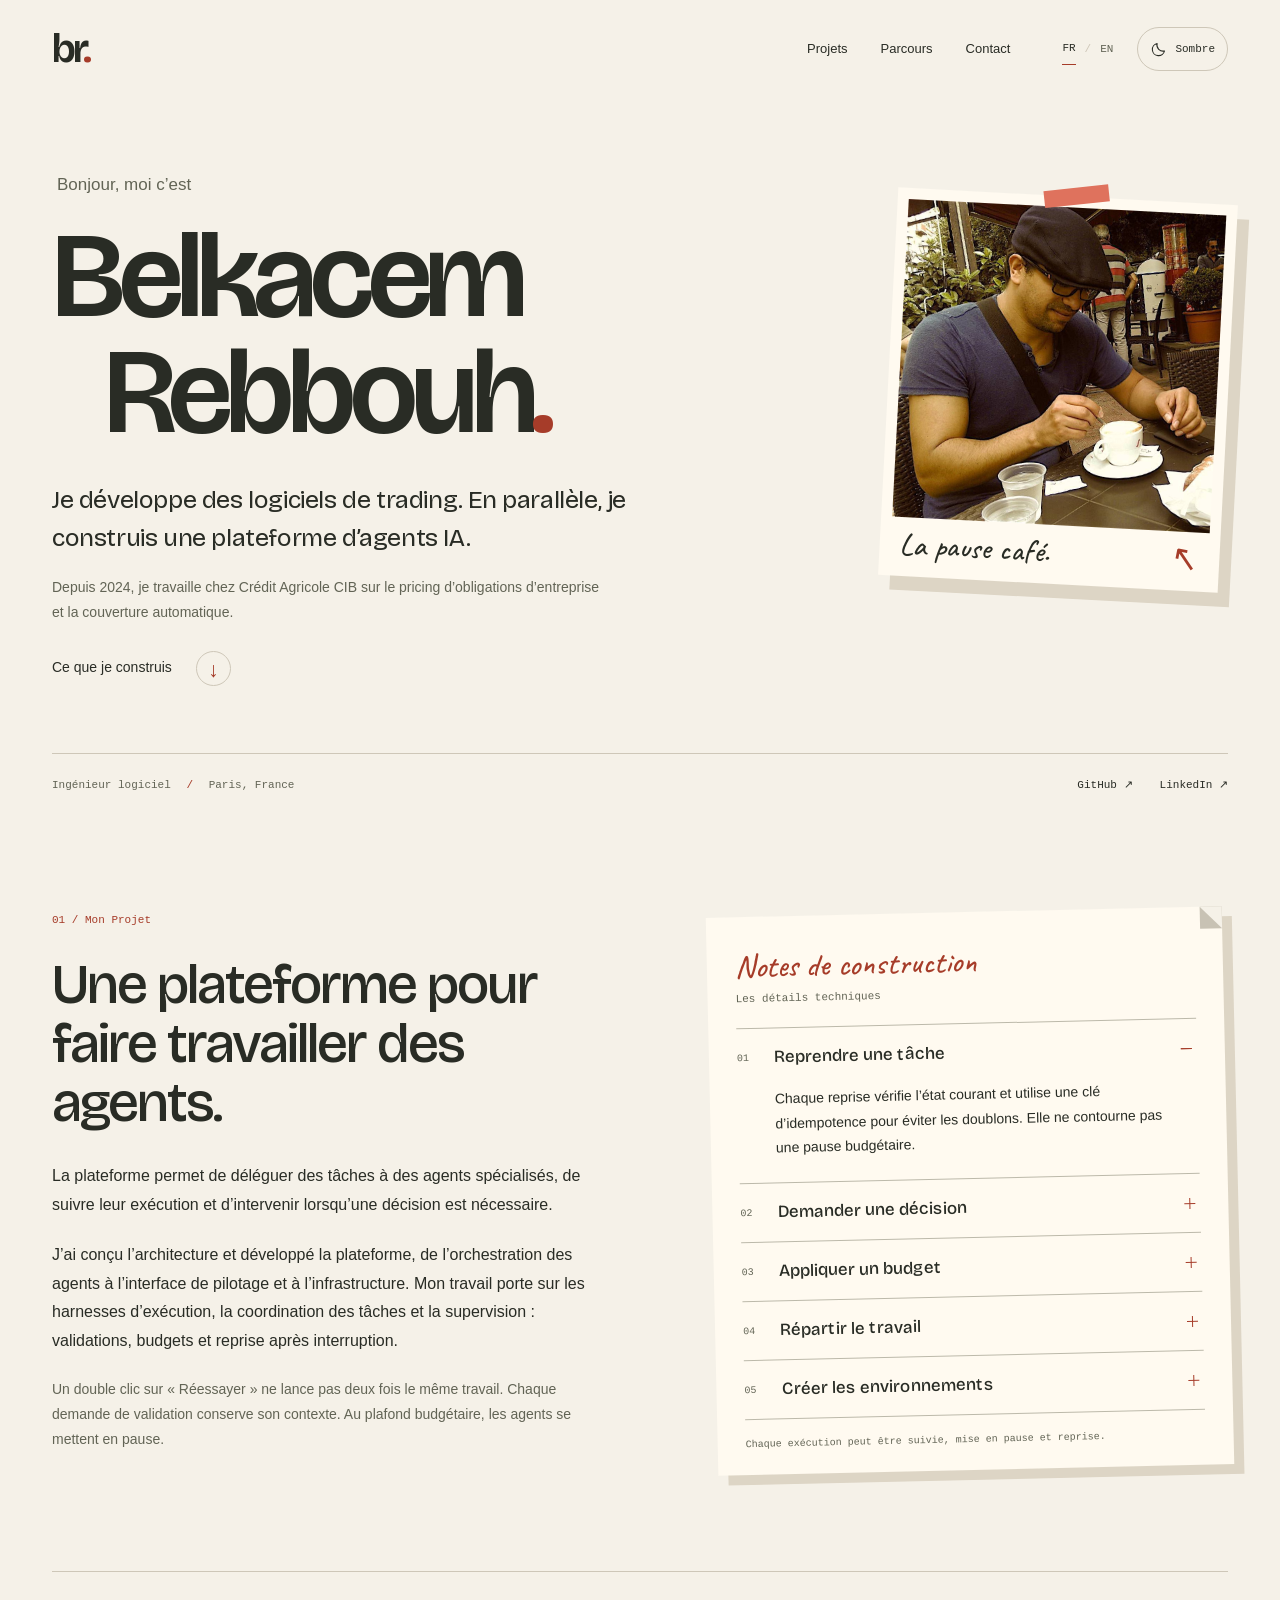
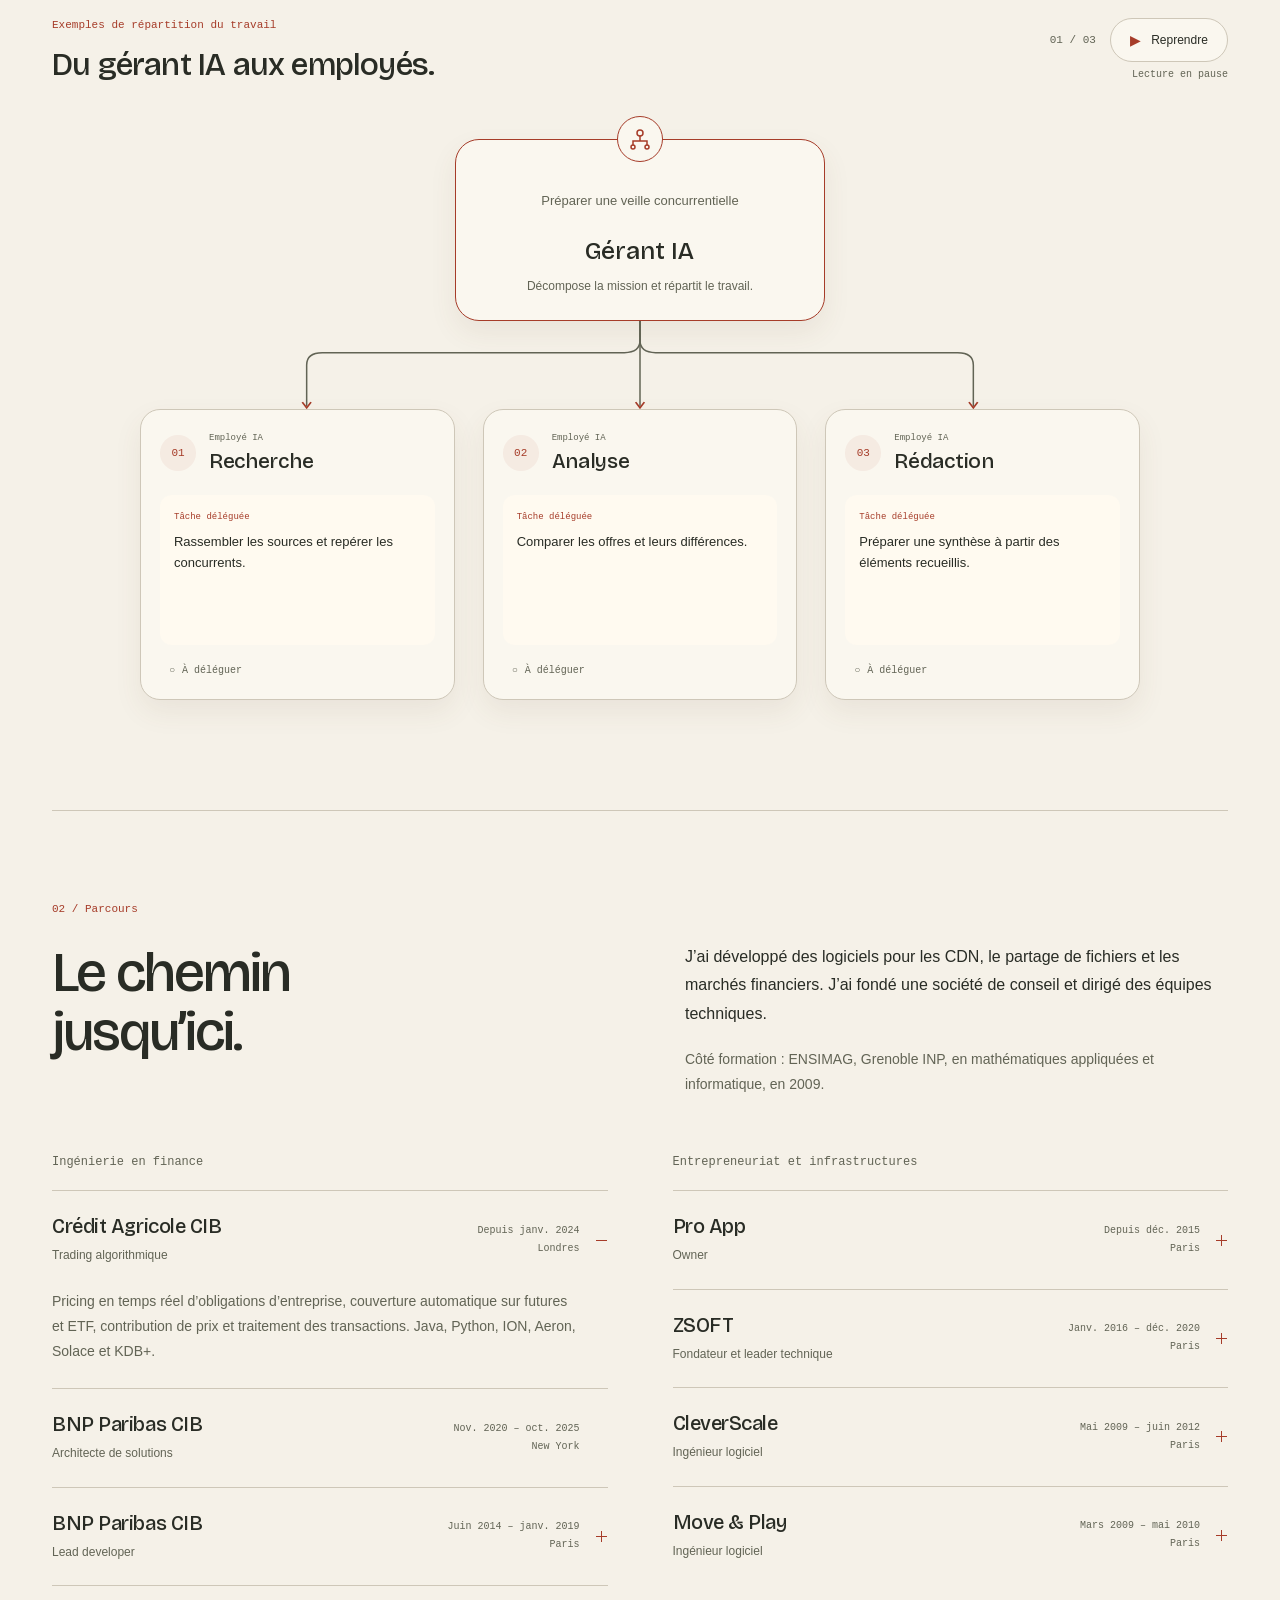
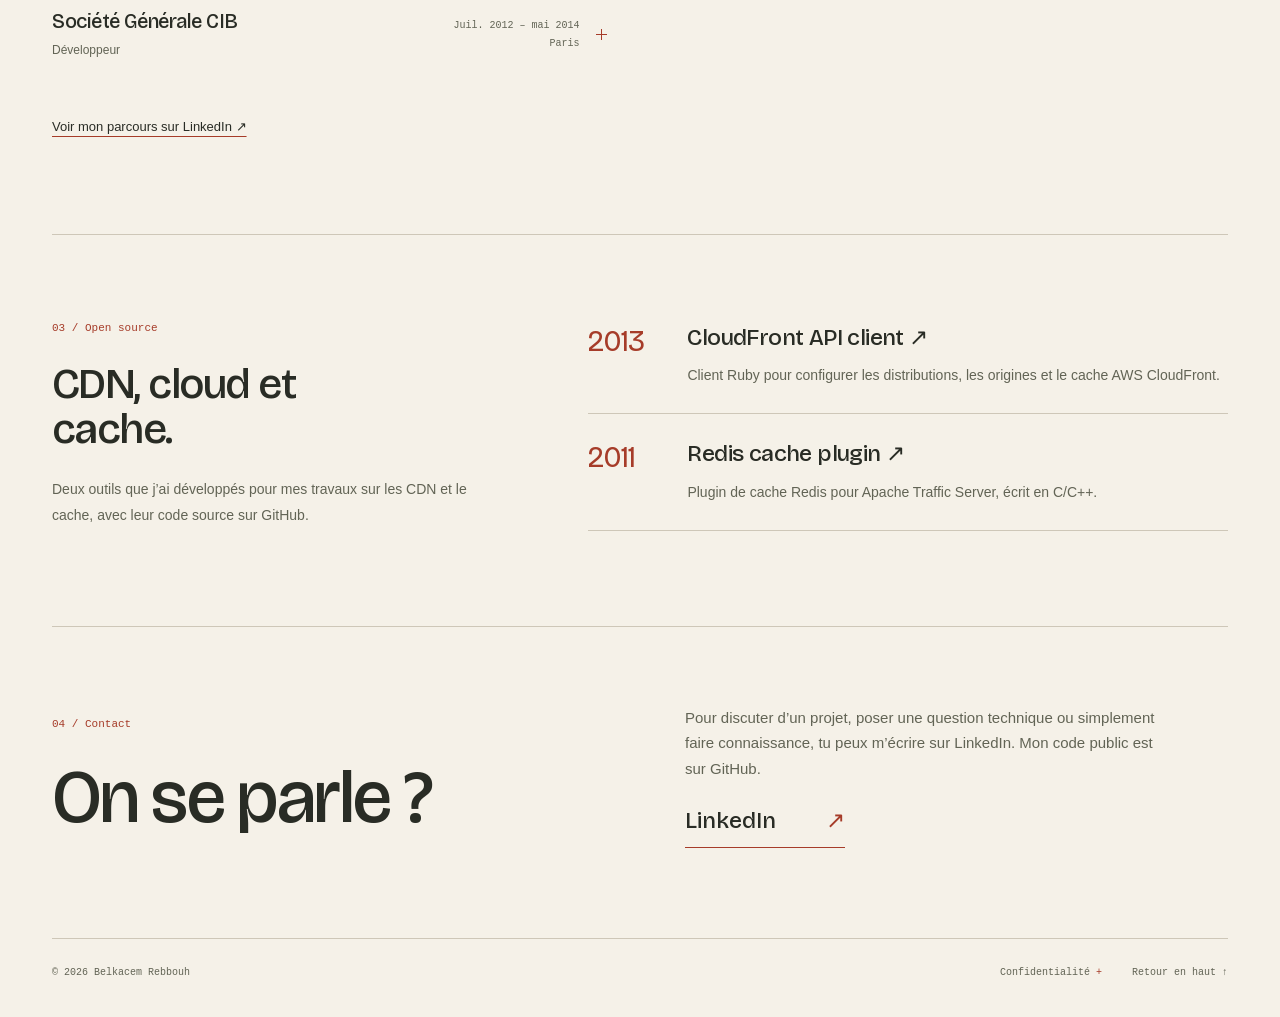
==== commit 881e1a39: "Publish site e98648e60d2e11e9ed6ebc0dd21ce4210a7af5d5" ====
--- a/index.html
+++ b/index.html
@@ -26,17 +26,18 @@
     <div class="hero-footer"><p>Ingénieur logiciel<span aria-hidden="true"> / </span>Paris, France</p><div class="profile-links"><a href="https://github.com/Belkacem">GitHub ↗</a><a href="https://www.linkedin.com/in/belkacemrebbouh/">LinkedIn ↗</a></div></div>
   </section>
   <section class="work-section wrap" id="work" aria-labelledby="project-title">
-    <div class="project-story"><p class="section-label">01 / Projet personnel</p><h2 id="project-title">Une plateforme pour faire travailler des agents.</h2><p>La plateforme permet de déléguer des tâches à des agents spécialisés, de suivre leur exécution et d’intervenir lorsqu’une décision est nécessaire.</p><p>J’ai conçu l’architecture et développé la plateforme, de l’orchestration des agents à l’interface de pilotage et à l’infrastructure. Mon travail porte sur les harnesses d’exécution, la coordination des tâches et la supervision : validations, budgets et reprise après interruption.</p><p class="project-note">Un double clic sur « Réessayer » ne lance pas deux fois le même travail. Chaque demande de validation conserve son contexte. Au plafond budgétaire, les agents se mettent en pause.</p></div>
+    <div class="project-story"><p class="section-label">01 / Mon Projet</p><h2 id="project-title">Une plateforme pour faire travailler des agents.</h2><p>La plateforme permet de déléguer des tâches à des agents spécialisés, de suivre leur exécution et d’intervenir lorsqu’une décision est nécessaire.</p><p>J’ai conçu l’architecture et développé la plateforme, de l’orchestration des agents à l’interface de pilotage et à l’infrastructure. Mon travail porte sur les harnesses d’exécution, la coordination des tâches et la supervision : validations, budgets et reprise après interruption.</p><p class="project-note">Un double clic sur « Réessayer » ne lance pas deux fois le même travail. Chaque demande de validation conserve son contexte. Au plafond budgétaire, les agents se mettent en pause.</p></div>
     <aside class="build-notes" id="expertise" aria-labelledby="notes-title"><div class="notebook-heading"><p class="note-caption">Notes de construction</p><h3 id="notes-title">Les détails techniques</h3></div>
       <details class="mechanism" open><summary><span class="note-number" aria-hidden="true">01</span><span>Reprendre une tâche</span><span class="expand-mark" aria-hidden="true"></span></summary><p>Chaque reprise vérifie l’état courant et utilise une clé d’idempotence pour éviter les doublons. Elle ne contourne pas une pause budgétaire.</p></details><details class="mechanism" ><summary><span class="note-number" aria-hidden="true">02</span><span>Demander une décision</span><span class="expand-mark" aria-hidden="true"></span></summary><p>Questions et validations restent attachées à la tâche. La réponse est attribuée à son auteur et peut relancer l’agent. Les droits sont vérifiés côté serveur.</p></details><details class="mechanism" ><summary><span class="note-number" aria-hidden="true">03</span><span>Appliquer un budget</span><span class="expand-mark" aria-hidden="true"></span></summary><p>Une alerte avant le plafond, une pause lorsqu’il est atteint, puis une reprise quand le budget le permet.</p></details><details class="mechanism" ><summary><span class="note-number" aria-hidden="true">04</span><span>Répartir le travail</span><span class="expand-mark" aria-hidden="true"></span></summary><p>Des rôles distincts, des tâches déléguées, des routines déclenchées par un calendrier ou un événement.</p></details><details class="mechanism" ><summary><span class="note-number" aria-hidden="true">05</span><span>Créer les environnements</span><span class="expand-mark" aria-hidden="true"></span></summary><p>Le provisionnement reprend par étapes idempotentes, en réutilisant les ressources existantes. Chaque entreprise a sa base, ses secrets et son conteneur.</p></details>
       <p class="notebook-footer">Chaque exécution peut être suivie, mise en pause et reprise.</p>
     </aside>
-    <figure class="agent-flow" id="agent-diagram" aria-labelledby="agent-flow-title" data-pending="À déléguer" data-assigned="Tâche confiée" data-running="Délégation en cours…" data-replay="Rejouer" data-complete="Le gérant IA a confié les trois tâches aux employés spécialisés.">
-    <figcaption class="agent-flow-caption"><div><p class="section-label">Exemple de répartition d’une mission</p><h3 id="agent-flow-title">Du gérant IA aux employés.</h3></div><button class="flow-play" type="button" hidden><span aria-hidden="true">↓</span><span class="flow-play-label">Voir la délégation</span></button></figcaption>
-    <div class="agent-tree"><div class="agent-manager"><p class="agent-mission">Préparer une veille concurrentielle</p><h4>Gérant IA</h4><p class="agent-manager-description">Décompose la mission et répartit le travail.</p></div>
-      <svg class="agent-routes" viewBox="0 0 900 100" preserveAspectRatio="none" aria-hidden="true" focusable="false"><defs><marker id="agent-arrow" viewBox="0 0 8 8" refX="4" refY="4" markerWidth="7" markerHeight="7" orient="auto"><path d="M1 1L6 4L1 7" fill="none" stroke="currentColor" stroke-width="1.2"/></marker></defs><path class="agent-route" d="M450 0V36H150V96" marker-end="url(#agent-arrow)"/><path class="task-route" d="M450 0V36H150V96" pathLength="100" style="--agent-step: 0"/><path class="agent-route" d="M450 0V96" marker-end="url(#agent-arrow)"/><path class="task-route" d="M450 0V96" pathLength="100" style="--agent-step: 1"/><path class="agent-route" d="M450 0V36H750V96" marker-end="url(#agent-arrow)"/><path class="task-route" d="M450 0V36H750V96" pathLength="100" style="--agent-step: 2"/></svg>
-      <ul class="agent-workers" aria-label="Employés IA"><li class="agent-worker"><div class="agent-worker-heading"><span class="agent-number" aria-hidden="true">01</span><div><p class="agent-kind">Employé IA</p><h4>Recherche</h4></div></div><div class="agent-task"><p class="agent-task-label">Tâche déléguée</p><p>Rassembler les sources et repérer les concurrents.</p></div><p class="agent-assignment" hidden></p></li><li class="agent-worker"><div class="agent-worker-heading"><span class="agent-number" aria-hidden="true">02</span><div><p class="agent-kind">Employé IA</p><h4>Analyse</h4></div></div><div class="agent-task"><p class="agent-task-label">Tâche déléguée</p><p>Comparer les offres et leurs différences.</p></div><p class="agent-assignment" hidden></p></li><li class="agent-worker"><div class="agent-worker-heading"><span class="agent-number" aria-hidden="true">03</span><div><p class="agent-kind">Employé IA</p><h4>Rédaction</h4></div></div><div class="agent-task"><p class="agent-task-label">Tâche déléguée</p><p>Préparer une synthèse à partir des éléments recueillis.</p></div><p class="agent-assignment" hidden></p></li></ul>
+    <figure class="agent-flow" id="agent-diagram" aria-labelledby="agent-flow-title" data-pending="À déléguer" data-assigned="Tâche confiée" data-running="Lecture en cours" data-start="Démarrer" data-pause="Pause" data-resume="Reprendre" data-paused="Lecture en pause" data-scenario-label="Scénario" data-complete="Le gérant IA a confié les trois tâches aux employés spécialisés.">
+    <figcaption class="agent-flow-caption"><div><p class="section-label">Exemples de répartition du travail</p><h3 id="agent-flow-title">Du gérant IA aux employés.</h3></div><div class="flow-controls"><span class="flow-scenario-count" aria-label="Scénario 1 / 3">01 / 03</span><button class="flow-play" type="button" hidden><span class="flow-control-icon" aria-hidden="true">▶</span><span class="flow-play-label">Démarrer</span></button><p class="flow-state"></p></div></figcaption>
+    <div class="agent-tree"><div class="agent-manager"><span class="agent-manager-mark" aria-hidden="true"><svg width="24" height="24" viewBox="0 0 24 24" fill="none" stroke="currentColor" stroke-width="1.5" stroke-linecap="round"><circle cx="12" cy="6" r="3"/><path d="M12 9v5M5 18v-4h14v4"/><circle cx="5" cy="20" r="2"/><circle cx="19" cy="20" r="2"/></svg></span><p class="agent-mission">Préparer une veille concurrentielle</p><h4>Gérant IA</h4><p class="agent-manager-description">Décompose la mission et répartit le travail.</p></div>
+      <svg class="agent-routes" viewBox="0 0 900 100" preserveAspectRatio="none" aria-hidden="true" focusable="false"><defs><marker id="agent-arrow" viewBox="0 0 8 8" refX="4" refY="4" markerWidth="7" markerHeight="7" orient="auto"><path d="M1 1L6 4L1 7" fill="none" stroke="currentColor" stroke-width="1.2"/></marker></defs><path class="agent-route" d="M450 0V22Q450 36 436 36H164Q150 36 150 50V96" marker-end="url(#agent-arrow)"/><path class="task-route" d="M450 0V22Q450 36 436 36H164Q150 36 150 50V96" pathLength="100" style="--agent-step: 0"/><path class="agent-route" d="M450 0V96" marker-end="url(#agent-arrow)"/><path class="task-route" d="M450 0V96" pathLength="100" style="--agent-step: 1"/><path class="agent-route" d="M450 0V22Q450 36 464 36H736Q750 36 750 50V96" marker-end="url(#agent-arrow)"/><path class="task-route" d="M450 0V22Q450 36 464 36H736Q750 36 750 50V96" pathLength="100" style="--agent-step: 2"/></svg>
+      <ul class="agent-workers" aria-label="Employés IA"><li class="agent-worker"><div class="agent-worker-heading"><span class="agent-number" aria-hidden="true">01</span><div><p class="agent-kind">Employé IA</p><h4>Recherche</h4></div></div><div class="agent-task"><p class="agent-task-label">Tâche déléguée</p><p class="agent-task-text">Rassembler les sources et repérer les concurrents.</p></div><p class="agent-assignment" hidden></p></li><li class="agent-worker"><div class="agent-worker-heading"><span class="agent-number" aria-hidden="true">02</span><div><p class="agent-kind">Employé IA</p><h4>Analyse</h4></div></div><div class="agent-task"><p class="agent-task-label">Tâche déléguée</p><p class="agent-task-text">Comparer les offres et leurs différences.</p></div><p class="agent-assignment" hidden></p></li><li class="agent-worker"><div class="agent-worker-heading"><span class="agent-number" aria-hidden="true">03</span><div><p class="agent-kind">Employé IA</p><h4>Rédaction</h4></div></div><div class="agent-task"><p class="agent-task-label">Tâche déléguée</p><p class="agent-task-text">Préparer une synthèse à partir des éléments recueillis.</p></div><p class="agent-assignment" hidden></p></li></ul>
     </div><p class="visually-hidden flow-announcement" aria-live="polite" aria-atomic="true"></p>
+    <script type="application/json" class="agent-scenarios">[{"mission":"Préparer une veille concurrentielle","agents":[{"role":"Recherche","task":"Rassembler les sources et repérer les concurrents."},{"role":"Analyse","task":"Comparer les offres et leurs différences."},{"role":"Rédaction","task":"Préparer une synthèse à partir des éléments recueillis."}]},{"mission":"Préparer une nouvelle fonctionnalité","agents":[{"role":"Produit","task":"Décrire le besoin et les critères d’acceptation."},{"role":"Code","task":"Proposer une implémentation et les changements nécessaires."},{"role":"Tests","task":"Définir les cas de test et les points à vérifier."}]},{"mission":"Préparer un lancement","agents":[{"role":"Contenu","task":"Rédiger les messages de présentation."},{"role":"Design","task":"Proposer les visuels et leur mise en page."},{"role":"Planning","task":"Organiser les étapes et les validations."}]}]</script>
   </figure>
   </section>
   <section class="career-section wrap" id="about" aria-labelledby="about-title"><div class="career-intro"><div><p class="section-label">02 / Parcours</p><h2 id="about-title">Le chemin jusqu’ici.</h2></div><div class="career-text"><p>J’ai développé des logiciels pour les CDN, le partage de fichiers et les marchés financiers. J’ai fondé une société de conseil et dirigé des équipes techniques.</p><p class="education">Côté formation : ENSIMAG, Grenoble INP, en mathématiques appliquées et informatique, en 2009.</p></div></div><div class="career-columns"><div class="career-group"><h3>Ingénierie en finance</h3>
--- a/style.css
+++ b/style.css
@@ -23,6 +23,9 @@
   --paper-ink: #292c25;
   --paper-accent: #a63c29;
   --shadow: #11120f;
+  --agent-surface: #22241f;
+  --agent-shadow: 0 12px 28px #00000024;
+  --agent-wash: #ff806712;
   --display: "Bricolage", "Arial", sans-serif;
   --sans: -apple-system, BlinkMacSystemFont, "Segoe UI", sans-serif;
   --mono: "SFMono-Regular", Consolas, "Liberation Mono", monospace;
@@ -36,6 +39,9 @@
   --accent: #a63c29;
   --paper: #fffaf0;
   --shadow: #ddd5c5;
+  --agent-surface: #faf7ef;
+  --agent-shadow: 0 12px 28px #6c513614;
+  --agent-wash: #a63c2910;
 }
 @media (prefers-color-scheme: light) {
   :root:not([data-theme]) {
@@ -47,6 +53,9 @@
     --accent: #a63c29;
     --paper: #fffaf0;
     --shadow: #ddd5c5;
+    --agent-surface: #faf7ef;
+    --agent-shadow: 0 12px 28px #6c513614;
+    --agent-wash: #a63c2910;
   }
 }
 * { box-sizing: border-box; }
@@ -128,37 +137,43 @@
 .notebook-footer { border-top: 1px solid #bcb9aa; padding-top: 16px; font: 10px/1.7 var(--mono); color: #626455; }
 .visually-hidden { position: absolute; width: 1px; height: 1px; padding: 0; margin: -1px; overflow: hidden; clip-path: inset(50%); white-space: nowrap; border: 0; }
 .agent-flow { grid-column: 1 / -1; min-width: 0; padding-top: 45px; border-top: 1px solid var(--line); }
-.agent-flow-caption { display: flex; align-items: end; justify-content: space-between; gap: 25px; margin-bottom: 42px; }
+.agent-flow-caption { display: flex; align-items: center; justify-content: space-between; gap: 25px; margin-bottom: 55px; }
 .agent-flow-caption .section-label { margin-bottom: 13px; }
 .agent-flow-caption h3 { font: 500 32px/1.15 var(--display); letter-spacing: -.025em; }
-.flow-play { display: inline-flex; align-items: center; justify-content: center; gap: 12px; min-height: 44px; padding: 10px 16px; border: 1px solid var(--line); border-radius: 3px; color: var(--ink); background: transparent; font: 12px/1.5 var(--sans); cursor: pointer; white-space: nowrap; }
+.flow-controls { display: grid; grid-template-columns: auto auto; gap: 5px 14px; align-items: center; flex-shrink: 0; }
+.flow-scenario-count { font: 11px/1.5 var(--mono); color: var(--muted); font-variant-numeric: tabular-nums; }
+.flow-state { grid-column: 1 / -1; min-height: 16px; text-align: right; color: var(--muted); font: 10px/1.6 var(--mono); }
+.flow-play { display: inline-flex; align-items: center; justify-content: center; gap: 10px; min-width: 118px; min-height: 44px; padding: 10px 17px; border: 1px solid var(--line); border-radius: 999px; color: var(--ink); background: var(--agent-surface); font: 12px/1.5 var(--sans); cursor: pointer; white-space: nowrap; }
 .flow-play[hidden] { display: none; }
-.flow-play > span:first-child { color: var(--accent); font-size: 20px; line-height: 1; }
+.flow-play > span:first-child { color: var(--accent); font-size: 14px; line-height: 1; }
 .flow-play:hover, .flow-play:disabled { border-color: var(--accent); }
 .flow-play:disabled { cursor: progress; }
 .agent-tree { max-width: 1000px; margin-inline: auto; }
-.agent-manager { width: min(100%, 360px); margin-inline: auto; padding: 22px 25px; border: 1px solid var(--accent); border-top-width: 3px; text-align: center; }
-.agent-mission { color: var(--muted); font-size: 13px; margin-bottom: 12px; }
+.agent-manager { width: min(100%, 370px); margin-inline: auto; padding: 30px 27px 24px; border: 1px solid var(--accent); border-radius: 24px; background: var(--agent-surface); box-shadow: var(--agent-shadow); text-align: center; position: relative; }
+.agent-manager-mark { display: grid; place-items: center; width: 46px; height: 46px; margin: -54px auto 17px; border: 1px solid var(--accent); border-radius: 50%; background: var(--agent-surface); color: var(--accent); }
+.agent-mission { color: var(--muted); font-size: 13px; margin-bottom: 12px; min-height: 44px; display: flex; align-items: center; justify-content: center; }
 .agent-manager h4 { font: 500 25px/1.3 var(--display); }
 .agent-manager-description { font-size: 12px; color: var(--muted); margin-top: 8px; }
 .agent-routes { display: block; width: 100%; height: 88px; overflow: visible; color: var(--accent); }
-.agent-route, .task-route { fill: none; vector-effect: non-scaling-stroke; }
+.agent-route, .task-route { fill: none; vector-effect: non-scaling-stroke; stroke-linecap: round; stroke-linejoin: round; }
 .agent-route { stroke: var(--muted); stroke-width: 1.5; }
 .task-route { stroke: var(--accent); stroke-width: 3; stroke-linecap: round; stroke-dasharray: 8 100; stroke-dashoffset: 8; opacity: 0; }
 .is-distributing .task-route { animation: delegate-task 1s linear both; animation-delay: calc(var(--agent-step) * .4s); }
+.is-distributing.is-paused .task-route { animation-play-state: paused; }
 @keyframes delegate-task { 0% { opacity: 0; stroke-dashoffset: 8; } 5%, 90% { opacity: 1; } 100% { opacity: 0; stroke-dashoffset: -100; } }
 .agent-workers { display: grid; grid-template-columns: repeat(3, minmax(0, 1fr)); gap: 28px; list-style: none; padding: 0; margin: 0; }
-.agent-worker { min-width: 0; padding: 21px 19px 16px; border: 1px solid var(--line); position: relative; transition: border-color .2s; }
+.agent-worker { min-width: 0; padding: 22px 19px 17px; border: 1px solid var(--line); border-radius: 20px; background: var(--agent-surface); box-shadow: var(--agent-shadow); position: relative; transition: border-color .2s; }
 .agent-worker-heading { display: flex; align-items: center; gap: 13px; }
-.agent-number { display: grid; place-items: center; width: 32px; height: 32px; flex: 0 0 32px; border: 1px solid var(--line); border-radius: 50%; font: 11px/1 var(--mono); color: var(--accent); }
+.agent-number { display: grid; place-items: center; width: 36px; height: 36px; flex: 0 0 36px; border-radius: 50%; background: var(--agent-wash); font: 11px/1 var(--mono); color: var(--accent); }
 .agent-kind { color: var(--muted); font: 9px/1.5 var(--mono); margin-bottom: 4px; }
 .agent-worker h4 { font: 500 21px/1.2 var(--display); letter-spacing: -.3px; }
-.agent-task { margin-top: 20px; padding: 14px 13px; border-left: 2px solid var(--paper-accent); color: var(--paper-ink); background: var(--paper); font-size: 13px; line-height: 1.6; min-height: 115px; }
+.agent-task { margin-top: 20px; padding: 16px 14px; border-radius: 12px; color: var(--paper-ink); background: var(--paper); font-size: 13px; line-height: 1.6; min-height: 150px; }
 .agent-task .agent-task-label { color: var(--paper-accent); font: 9px/1.5 var(--mono); margin-bottom: 8px; }
-.agent-assignment { margin-top: 14px; color: var(--muted); font: 10px/1.5 var(--mono); }
+.agent-assignment { display: inline-flex; align-items: center; margin-top: 14px; padding: 4px 9px; border-radius: 999px; color: var(--muted); font: 10px/1.5 var(--mono); }
+.agent-assignment[hidden] { display: none; }
 .agent-assignment::before { content: "○"; margin-right: 7px; }
 .agent-worker.is-assigned { border-color: var(--accent); }
-.is-assigned .agent-assignment { color: var(--accent); }
+.is-assigned .agent-assignment { color: var(--accent); background: var(--agent-wash); }
 .is-assigned .agent-assignment::before { content: "✓"; }
 .career-section { border-top: 1px solid var(--line); padding-block: 90px 95px; }
 .career-intro { display: grid; grid-template-columns: 1fr 1fr; gap: 90px; }
@@ -270,17 +285,18 @@
   .mechanism summary { font-size: 16px; grid-template-columns: 18px minmax(0, 1fr) 13px; gap: 10px; padding-block: 17px; }
   .mechanism p { padding-left: 28px; font-size: 13px; }
   .agent-flow { padding-top: 30px; }
-  .agent-flow-caption { align-items: start; flex-direction: column; gap: 19px; margin-bottom: 30px; }
+  .agent-flow-caption { align-items: start; flex-direction: column; gap: 19px; margin-bottom: 50px; }
   .agent-flow-caption h3 { font-size: 29px; }
-  .agent-manager { padding: 20px; }
+  .agent-manager { padding: 26px 20px 22px; }
+  .agent-manager-mark { margin-top: -50px; }
   .agent-routes { display: none; }
   .agent-workers { display: flex; flex-direction: column; gap: 20px; margin-left: 18px; padding: 28px 0 0 24px; border-left: 1px solid var(--muted); }
   .is-distributing .agent-workers { border-left-color: var(--accent); }
   .agent-worker { padding: 17px 15px 14px; }
-  .agent-worker::before { content: ""; position: absolute; top: 27px; left: -25px; width: 24px; height: 1px; background: var(--muted); }
+  .agent-worker::before { content: ""; position: absolute; top: 12px; left: -25px; width: 24px; height: 16px; border-left: 1px solid var(--muted); border-bottom: 1px solid var(--muted); border-bottom-left-radius: 14px; }
   .agent-worker::after { content: ""; position: absolute; top: 24px; left: -6px; width: 6px; height: 6px; border-top: 1px solid var(--accent); border-right: 1px solid var(--accent); transform: rotate(45deg); }
   .agent-worker h4 { font-size: 20px; }
-  .agent-task { min-height: 0; margin-top: 16px; }
+  .agent-task { min-height: 130px; margin-top: 16px; }
   .career-section { padding-block: 51px 55px; }
   .career-intro { grid-template-columns: 1fr; gap: 22px; }
   .career-intro h2 { max-width: 270px; }
@@ -315,10 +331,10 @@
   *, *::before, *::after { transition: none !important; animation: none !important; }
 }
 @media print {
-  :root, :root[data-theme], :root:not([data-theme]) { color-scheme: light; --ground: white; --ink: #20221e; --muted: #51534b; --line: #c6c7bf; --accent: #9c3827; --paper: white; }
+  :root, :root[data-theme], :root:not([data-theme]) { color-scheme: light; --ground: white; --ink: #20221e; --muted: #51534b; --line: #c6c7bf; --accent: #9c3827; --paper: white; --agent-surface: white; --agent-shadow: none; }
   body { font-size: 11px; }
   .wrap { width: 100%; }
-  .header, .footer, .work-link, .hero-footer, .flow-play, .agent-assignment { display: none; }
+  .header, .footer, .work-link, .hero-footer, .flow-controls, .agent-assignment { display: none; }
   .hero { padding-top: 0; grid-template-columns: 1fr 160px; column-gap: 30px; }
   .hero h1 { font-size: 57px; }
   .hero .surname { margin-left: 20px; }
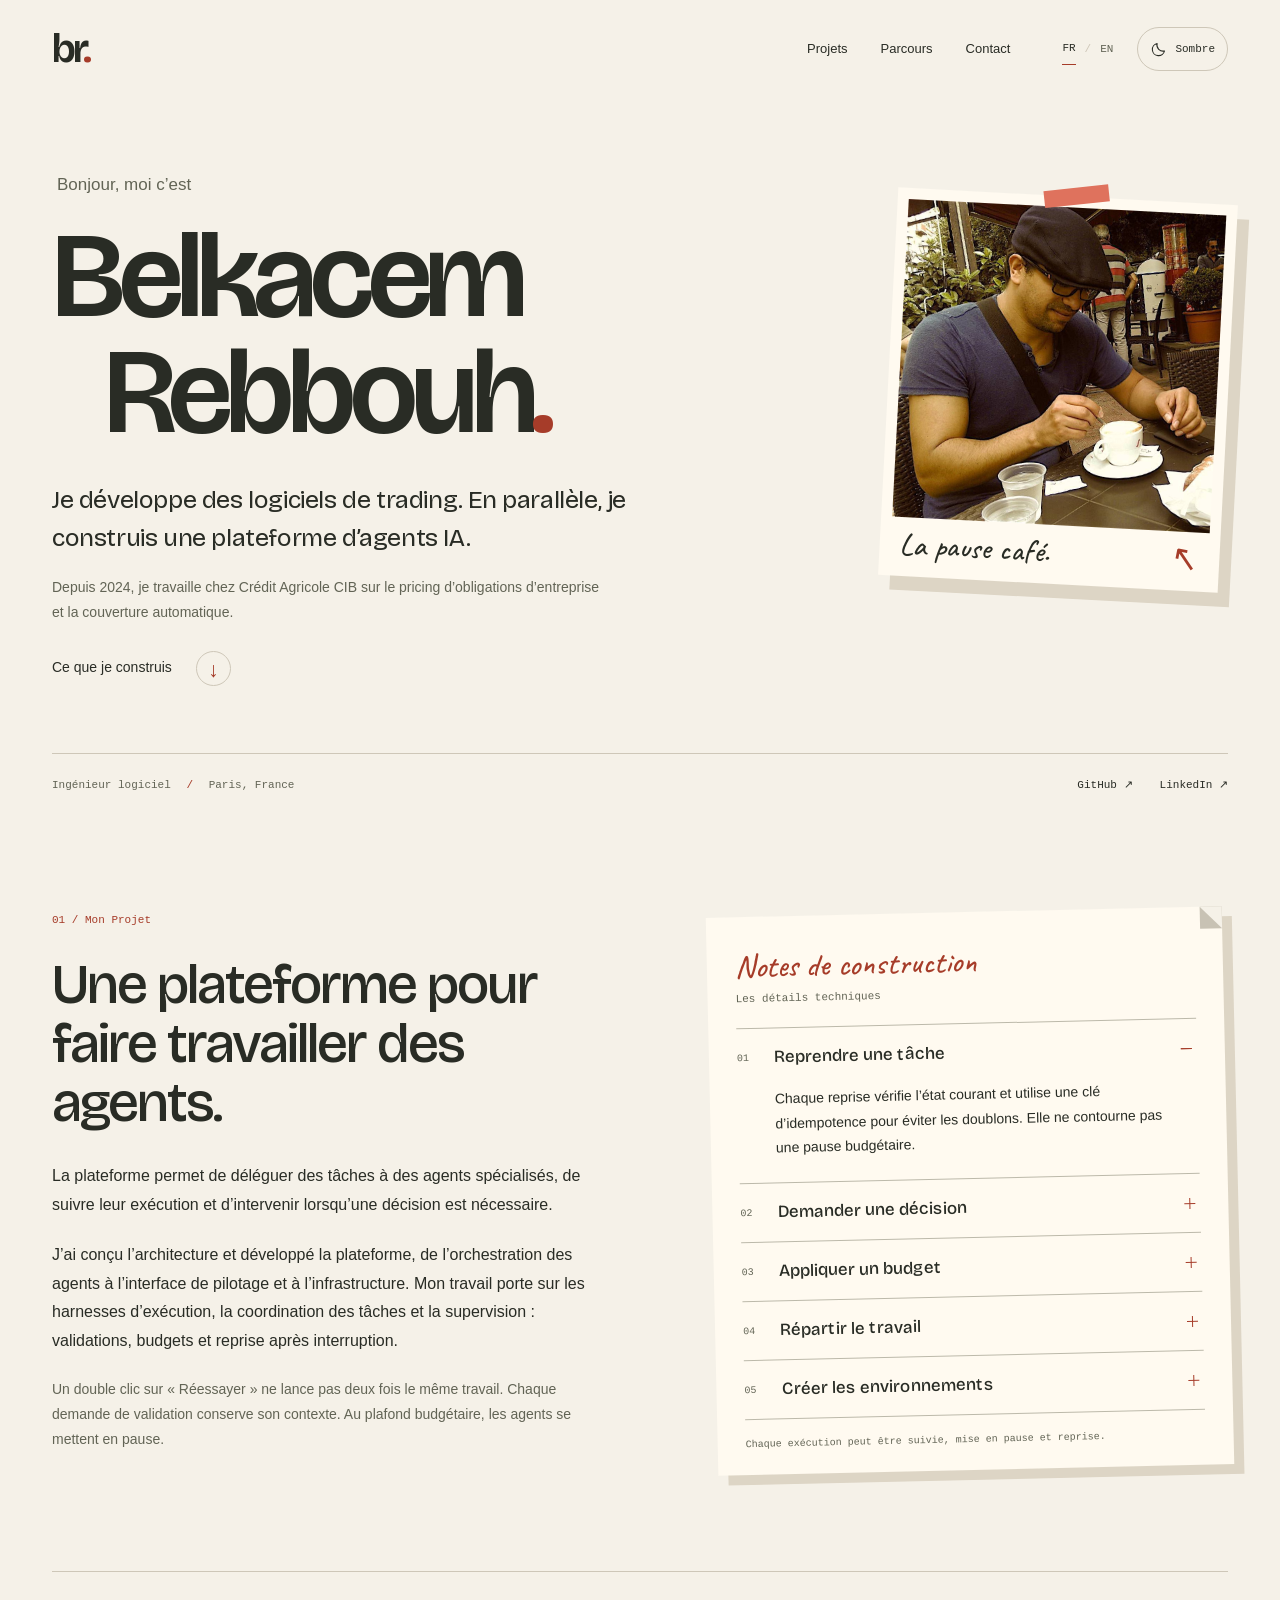
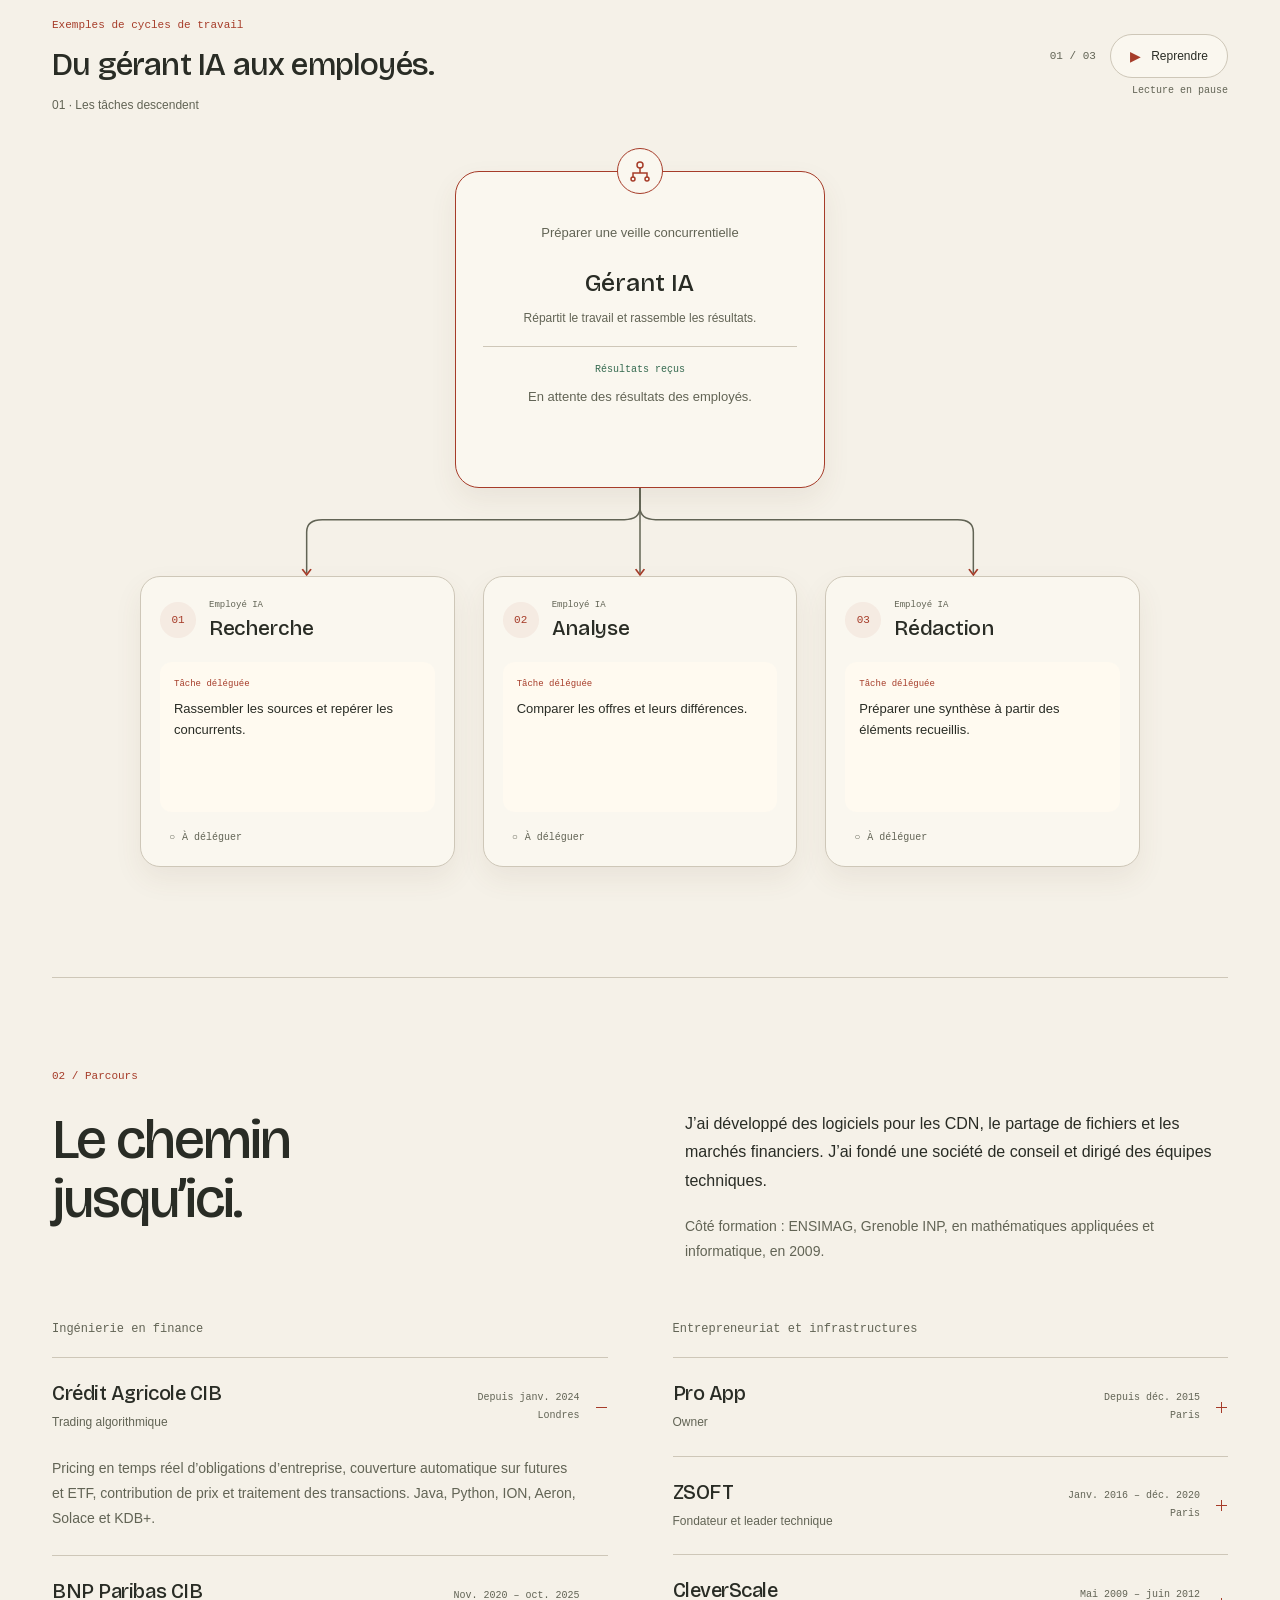
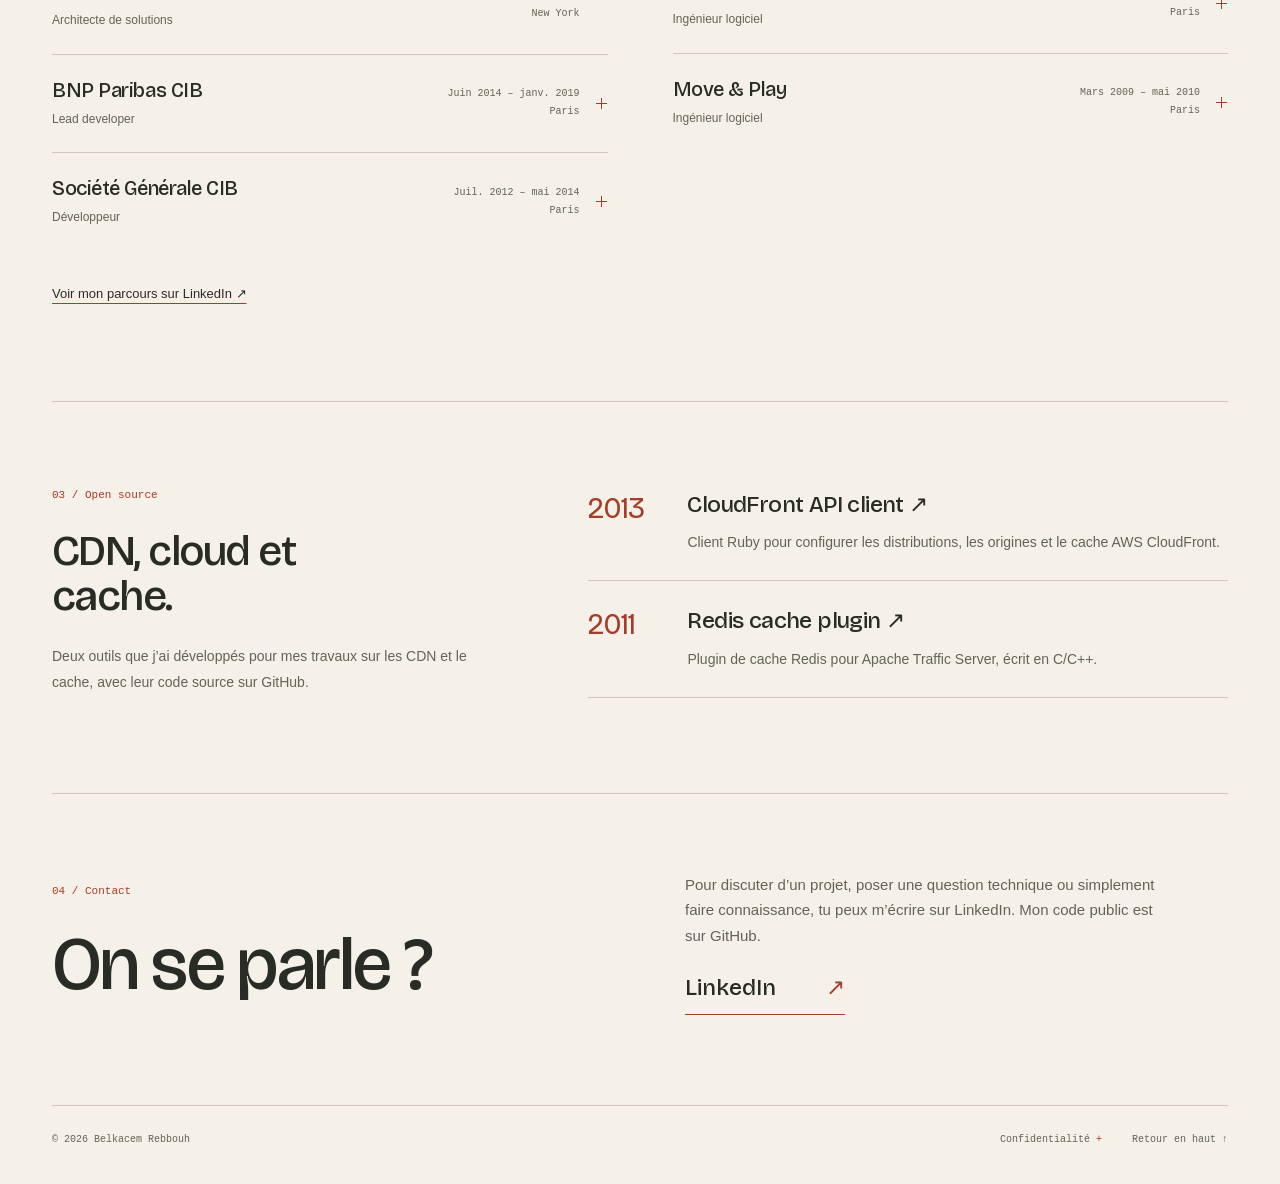
==== commit 45d5e326: "Publish site b18f90b354eb10d6b1e4d70de7b0bcdb378def4e" ====
--- a/index.html
+++ b/index.html
@@ -31,13 +31,13 @@
       <details class="mechanism" open><summary><span class="note-number" aria-hidden="true">01</span><span>Reprendre une tâche</span><span class="expand-mark" aria-hidden="true"></span></summary><p>Chaque reprise vérifie l’état courant et utilise une clé d’idempotence pour éviter les doublons. Elle ne contourne pas une pause budgétaire.</p></details><details class="mechanism" ><summary><span class="note-number" aria-hidden="true">02</span><span>Demander une décision</span><span class="expand-mark" aria-hidden="true"></span></summary><p>Questions et validations restent attachées à la tâche. La réponse est attribuée à son auteur et peut relancer l’agent. Les droits sont vérifiés côté serveur.</p></details><details class="mechanism" ><summary><span class="note-number" aria-hidden="true">03</span><span>Appliquer un budget</span><span class="expand-mark" aria-hidden="true"></span></summary><p>Une alerte avant le plafond, une pause lorsqu’il est atteint, puis une reprise quand le budget le permet.</p></details><details class="mechanism" ><summary><span class="note-number" aria-hidden="true">04</span><span>Répartir le travail</span><span class="expand-mark" aria-hidden="true"></span></summary><p>Des rôles distincts, des tâches déléguées, des routines déclenchées par un calendrier ou un événement.</p></details><details class="mechanism" ><summary><span class="note-number" aria-hidden="true">05</span><span>Créer les environnements</span><span class="expand-mark" aria-hidden="true"></span></summary><p>Le provisionnement reprend par étapes idempotentes, en réutilisant les ressources existantes. Chaque entreprise a sa base, ses secrets et son conteneur.</p></details>
       <p class="notebook-footer">Chaque exécution peut être suivie, mise en pause et reprise.</p>
     </aside>
-    <figure class="agent-flow" id="agent-diagram" aria-labelledby="agent-flow-title" data-pending="À déléguer" data-assigned="Tâche confiée" data-running="Lecture en cours" data-start="Démarrer" data-pause="Pause" data-resume="Reprendre" data-paused="Lecture en pause" data-scenario-label="Scénario" data-complete="Le gérant IA a confié les trois tâches aux employés spécialisés.">
-    <figcaption class="agent-flow-caption"><div><p class="section-label">Exemples de répartition du travail</p><h3 id="agent-flow-title">Du gérant IA aux employés.</h3></div><div class="flow-controls"><span class="flow-scenario-count" aria-label="Scénario 1 / 3">01 / 03</span><button class="flow-play" type="button" hidden><span class="flow-control-icon" aria-hidden="true">▶</span><span class="flow-play-label">Démarrer</span></button><p class="flow-state"></p></div></figcaption>
-    <div class="agent-tree"><div class="agent-manager"><span class="agent-manager-mark" aria-hidden="true"><svg width="24" height="24" viewBox="0 0 24 24" fill="none" stroke="currentColor" stroke-width="1.5" stroke-linecap="round"><circle cx="12" cy="6" r="3"/><path d="M12 9v5M5 18v-4h14v4"/><circle cx="5" cy="20" r="2"/><circle cx="19" cy="20" r="2"/></svg></span><p class="agent-mission">Préparer une veille concurrentielle</p><h4>Gérant IA</h4><p class="agent-manager-description">Décompose la mission et répartit le travail.</p></div>
-      <svg class="agent-routes" viewBox="0 0 900 100" preserveAspectRatio="none" aria-hidden="true" focusable="false"><defs><marker id="agent-arrow" viewBox="0 0 8 8" refX="4" refY="4" markerWidth="7" markerHeight="7" orient="auto"><path d="M1 1L6 4L1 7" fill="none" stroke="currentColor" stroke-width="1.2"/></marker></defs><path class="agent-route" d="M450 0V22Q450 36 436 36H164Q150 36 150 50V96" marker-end="url(#agent-arrow)"/><path class="task-route" d="M450 0V22Q450 36 436 36H164Q150 36 150 50V96" pathLength="100" style="--agent-step: 0"/><path class="agent-route" d="M450 0V96" marker-end="url(#agent-arrow)"/><path class="task-route" d="M450 0V96" pathLength="100" style="--agent-step: 1"/><path class="agent-route" d="M450 0V22Q450 36 464 36H736Q750 36 750 50V96" marker-end="url(#agent-arrow)"/><path class="task-route" d="M450 0V22Q450 36 464 36H736Q750 36 750 50V96" pathLength="100" style="--agent-step: 2"/></svg>
+    <figure class="agent-flow" id="agent-diagram" aria-labelledby="agent-flow-title" data-pending="À déléguer" data-assigned="Tâche confiée" data-running="Lecture en cours" data-start="Démarrer" data-pause="Pause" data-resume="Reprendre" data-paused="Lecture en pause" data-scenario-label="Scénario" data-complete="Le gérant IA a reçu les résultats et préparé la synthèse." data-task-label="Tâche déléguée" data-result-label="Résultat produit" data-collecting="Résultats reçus" data-synthesised="Synthèse du gérant" data-working="Travail en cours" data-result-ready="Résultat prêt" data-returned="Transmis au gérant" data-waiting-results="En attente des résultats des employés." data-phase-delegating="01 · Les tâches descendent" data-phase-working="02 · Les employés préparent leurs livrables" data-phase-returning="03 · Les résultats remontent" data-phase-synthesising="04 · Le gérant réunit les résultats">
+    <figcaption class="agent-flow-caption"><div><p class="section-label">Exemples de cycles de travail</p><h3 id="agent-flow-title">Du gérant IA aux employés.</h3><p class="flow-phase">01 · Les tâches descendent</p></div><div class="flow-controls"><span class="flow-scenario-count" aria-label="Scénario 1 / 3">01 / 03</span><button class="flow-play" type="button" hidden><span class="flow-control-icon" aria-hidden="true">▶</span><span class="flow-play-label">Démarrer</span></button><p class="flow-state"></p></div></figcaption>
+    <div class="agent-tree"><div class="agent-manager"><span class="agent-manager-mark" aria-hidden="true"><svg width="24" height="24" viewBox="0 0 24 24" fill="none" stroke="currentColor" stroke-width="1.5" stroke-linecap="round"><circle cx="12" cy="6" r="3"/><path d="M12 9v5M5 18v-4h14v4"/><circle cx="5" cy="20" r="2"/><circle cx="19" cy="20" r="2"/></svg></span><p class="agent-mission">Préparer une veille concurrentielle</p><h4>Gérant IA</h4><p class="agent-manager-description">Répartit le travail et rassemble les résultats.</p><div class="manager-result"><p class="manager-result-label">Synthèse du gérant</p><p class="manager-result-text">Une note de veille réunissant les sources, le comparatif et les points clés.</p></div></div>
+      <svg class="agent-routes" viewBox="0 0 900 100" preserveAspectRatio="none" aria-hidden="true" focusable="false"><defs><marker id="agent-arrow" viewBox="0 0 8 8" refX="4" refY="4" markerWidth="7" markerHeight="7" orient="auto"><path d="M1 1L6 4L1 7" fill="none" stroke="var(--accent)" stroke-width="1.2"/></marker><marker id="agent-return-arrow" viewBox="0 0 8 8" refX="4" refY="4" markerWidth="7" markerHeight="7" orient="auto-start-reverse"><path d="M1 1L6 4L1 7" fill="none" stroke="var(--return)" stroke-width="1.2"/></marker></defs><path class="agent-route" d="M450 0V22Q450 36 436 36H164Q150 36 150 50V96" marker-end="url(#agent-arrow)"/><path class="agent-return-guide" d="M450 0V22Q450 36 436 36H164Q150 36 150 50V96" marker-start="url(#agent-return-arrow)"/><path class="task-route" d="M450 0V22Q450 36 436 36H164Q150 36 150 50V96" pathLength="100" style="--agent-step: 0"/><path class="result-route" d="M450 0V22Q450 36 436 36H164Q150 36 150 50V96" pathLength="100" style="--agent-step: 0"/><path class="agent-route" d="M450 0V96" marker-end="url(#agent-arrow)"/><path class="agent-return-guide" d="M450 0V96" marker-start="url(#agent-return-arrow)"/><path class="task-route" d="M450 0V96" pathLength="100" style="--agent-step: 1"/><path class="result-route" d="M450 0V96" pathLength="100" style="--agent-step: 1"/><path class="agent-route" d="M450 0V22Q450 36 464 36H736Q750 36 750 50V96" marker-end="url(#agent-arrow)"/><path class="agent-return-guide" d="M450 0V22Q450 36 464 36H736Q750 36 750 50V96" marker-start="url(#agent-return-arrow)"/><path class="task-route" d="M450 0V22Q450 36 464 36H736Q750 36 750 50V96" pathLength="100" style="--agent-step: 2"/><path class="result-route" d="M450 0V22Q450 36 464 36H736Q750 36 750 50V96" pathLength="100" style="--agent-step: 2"/></svg>
       <ul class="agent-workers" aria-label="Employés IA"><li class="agent-worker"><div class="agent-worker-heading"><span class="agent-number" aria-hidden="true">01</span><div><p class="agent-kind">Employé IA</p><h4>Recherche</h4></div></div><div class="agent-task"><p class="agent-task-label">Tâche déléguée</p><p class="agent-task-text">Rassembler les sources et repérer les concurrents.</p></div><p class="agent-assignment" hidden></p></li><li class="agent-worker"><div class="agent-worker-heading"><span class="agent-number" aria-hidden="true">02</span><div><p class="agent-kind">Employé IA</p><h4>Analyse</h4></div></div><div class="agent-task"><p class="agent-task-label">Tâche déléguée</p><p class="agent-task-text">Comparer les offres et leurs différences.</p></div><p class="agent-assignment" hidden></p></li><li class="agent-worker"><div class="agent-worker-heading"><span class="agent-number" aria-hidden="true">03</span><div><p class="agent-kind">Employé IA</p><h4>Rédaction</h4></div></div><div class="agent-task"><p class="agent-task-label">Tâche déléguée</p><p class="agent-task-text">Préparer une synthèse à partir des éléments recueillis.</p></div><p class="agent-assignment" hidden></p></li></ul>
     </div><p class="visually-hidden flow-announcement" aria-live="polite" aria-atomic="true"></p>
-    <script type="application/json" class="agent-scenarios">[{"mission":"Préparer une veille concurrentielle","agents":[{"role":"Recherche","task":"Rassembler les sources et repérer les concurrents."},{"role":"Analyse","task":"Comparer les offres et leurs différences."},{"role":"Rédaction","task":"Préparer une synthèse à partir des éléments recueillis."}]},{"mission":"Préparer une nouvelle fonctionnalité","agents":[{"role":"Produit","task":"Décrire le besoin et les critères d’acceptation."},{"role":"Code","task":"Proposer une implémentation et les changements nécessaires."},{"role":"Tests","task":"Définir les cas de test et les points à vérifier."}]},{"mission":"Préparer un lancement","agents":[{"role":"Contenu","task":"Rédiger les messages de présentation."},{"role":"Design","task":"Proposer les visuels et leur mise en page."},{"role":"Planning","task":"Organiser les étapes et les validations."}]}]</script>
+    <script type="application/json" class="agent-scenarios">[{"mission":"Préparer une veille concurrentielle","synthesis":"Une note de veille réunissant les sources, le comparatif et les points clés.","agents":[{"role":"Recherche","task":"Rassembler les sources et repérer les concurrents.","result":"Liste des concurrents et sources documentées."},{"role":"Analyse","task":"Comparer les offres et leurs différences.","result":"Tableau comparatif des offres."},{"role":"Rédaction","task":"Préparer une synthèse à partir des éléments recueillis.","result":"Note rédigée avec les points clés."}]},{"mission":"Préparer une nouvelle fonctionnalité","synthesis":"Une proposition de fonctionnalité avec ses critères, son approche technique et son plan de tests.","agents":[{"role":"Produit","task":"Décrire le besoin et les critères d’acceptation.","result":"Besoin et critères d’acceptation formalisés."},{"role":"Code","task":"Proposer une implémentation et les changements nécessaires.","result":"Proposition d’implémentation et fichiers concernés."},{"role":"Tests","task":"Définir les cas de test et les points à vérifier.","result":"Plan de tests et cas limites identifiés."}]},{"mission":"Préparer un lancement","synthesis":"Un kit de lancement réunissant les messages, les visuels et le calendrier.","agents":[{"role":"Contenu","task":"Rédiger les messages de présentation.","result":"Messages de lancement rédigés."},{"role":"Design","task":"Proposer les visuels et leur mise en page.","result":"Visuels et maquettes de présentation."},{"role":"Planning","task":"Organiser les étapes et les validations.","result":"Calendrier des étapes et des validations."}]}]</script>
   </figure>
   </section>
   <section class="career-section wrap" id="about" aria-labelledby="about-title"><div class="career-intro"><div><p class="section-label">02 / Parcours</p><h2 id="about-title">Le chemin jusqu’ici.</h2></div><div class="career-text"><p>J’ai développé des logiciels pour les CDN, le partage de fichiers et les marchés financiers. J’ai fondé une société de conseil et dirigé des équipes techniques.</p><p class="education">Côté formation : ENSIMAG, Grenoble INP, en mathématiques appliquées et informatique, en 2009.</p></div></div><div class="career-columns"><div class="career-group"><h3>Ingénierie en finance</h3>
--- a/style.css
+++ b/style.css
@@ -26,6 +26,9 @@
   --agent-surface: #22241f;
   --agent-shadow: 0 12px 28px #00000024;
   --agent-wash: #ff806712;
+  --return: #8cccb0;
+  --return-wash: #8cccb014;
+  --paper-return: #356a50;
   --display: "Bricolage", "Arial", sans-serif;
   --sans: -apple-system, BlinkMacSystemFont, "Segoe UI", sans-serif;
   --mono: "SFMono-Regular", Consolas, "Liberation Mono", monospace;
@@ -42,6 +45,8 @@
   --agent-surface: #faf7ef;
   --agent-shadow: 0 12px 28px #6c513614;
   --agent-wash: #a63c2910;
+  --return: #356a50;
+  --return-wash: #356a5010;
 }
 @media (prefers-color-scheme: light) {
   :root:not([data-theme]) {
@@ -56,6 +61,8 @@
     --agent-surface: #faf7ef;
     --agent-shadow: 0 12px 28px #6c513614;
     --agent-wash: #a63c2910;
+    --return: #356a50;
+    --return-wash: #356a5010;
   }
 }
 * { box-sizing: border-box; }
@@ -140,6 +147,8 @@
 .agent-flow-caption { display: flex; align-items: center; justify-content: space-between; gap: 25px; margin-bottom: 55px; }
 .agent-flow-caption .section-label { margin-bottom: 13px; }
 .agent-flow-caption h3 { font: 500 32px/1.15 var(--display); letter-spacing: -.025em; }
+.flow-phase { font: 12px/1.6 var(--sans); color: var(--muted); margin-top: 12px; min-height: 20px; }
+.agent-flow[data-phase="returning"] .flow-phase, .agent-flow[data-phase="synthesising"] .flow-phase { color: var(--return); }
 .flow-controls { display: grid; grid-template-columns: auto auto; gap: 5px 14px; align-items: center; flex-shrink: 0; }
 .flow-scenario-count { font: 11px/1.5 var(--mono); color: var(--muted); font-variant-numeric: tabular-nums; }
 .flow-state { grid-column: 1 / -1; min-height: 16px; text-align: right; color: var(--muted); font: 10px/1.6 var(--mono); }
@@ -154,13 +163,25 @@
 .agent-mission { color: var(--muted); font-size: 13px; margin-bottom: 12px; min-height: 44px; display: flex; align-items: center; justify-content: center; }
 .agent-manager h4 { font: 500 25px/1.3 var(--display); }
 .agent-manager-description { font-size: 12px; color: var(--muted); margin-top: 8px; }
+.manager-result { border-top: 1px solid var(--line); margin-top: 18px; padding-top: 15px; min-height: 117px; }
+.manager-result-label { color: var(--return); font: 10px/1.6 var(--mono); margin-bottom: 8px; }
+.manager-result-text { color: var(--muted); font-size: 13px; line-height: 1.65; }
+.agent-manager.has-synthesis { border-color: var(--return); }
+.has-synthesis .agent-manager-mark { border-color: var(--return); color: var(--return); }
+.has-synthesis .manager-result-text { color: var(--ink); }
 .agent-routes { display: block; width: 100%; height: 88px; overflow: visible; color: var(--accent); }
-.agent-route, .task-route { fill: none; vector-effect: non-scaling-stroke; stroke-linecap: round; stroke-linejoin: round; }
+.agent-route, .agent-return-guide, .task-route, .result-route { fill: none; vector-effect: non-scaling-stroke; stroke-linecap: round; stroke-linejoin: round; }
 .agent-route { stroke: var(--muted); stroke-width: 1.5; }
+.agent-return-guide { stroke: var(--return); stroke-width: 1.5; opacity: 0; }
+.agent-flow[data-phase="returning"] .agent-route, .agent-flow[data-phase="synthesising"] .agent-route { opacity: 0; }
+.agent-flow[data-phase="returning"] .agent-return-guide, .agent-flow[data-phase="synthesising"] .agent-return-guide { opacity: 1; }
 .task-route { stroke: var(--accent); stroke-width: 3; stroke-linecap: round; stroke-dasharray: 8 100; stroke-dashoffset: 8; opacity: 0; }
+.result-route { stroke: var(--return); stroke-width: 4; stroke-dasharray: 8 100; stroke-dashoffset: -100; opacity: 0; }
 .is-distributing .task-route { animation: delegate-task 1s linear both; animation-delay: calc(var(--agent-step) * .4s); }
-.is-distributing.is-paused .task-route { animation-play-state: paused; }
+.is-returning .result-route { animation: return-result 1s linear both; animation-delay: calc(var(--agent-step) * .4s); }
+.is-paused .task-route, .is-paused .result-route { animation-play-state: paused; }
 @keyframes delegate-task { 0% { opacity: 0; stroke-dashoffset: 8; } 5%, 90% { opacity: 1; } 100% { opacity: 0; stroke-dashoffset: -100; } }
+@keyframes return-result { 0% { opacity: 0; stroke-dashoffset: -100; } 5%, 90% { opacity: 1; } 100% { opacity: 0; stroke-dashoffset: 8; } }
 .agent-workers { display: grid; grid-template-columns: repeat(3, minmax(0, 1fr)); gap: 28px; list-style: none; padding: 0; margin: 0; }
 .agent-worker { min-width: 0; padding: 22px 19px 17px; border: 1px solid var(--line); border-radius: 20px; background: var(--agent-surface); box-shadow: var(--agent-shadow); position: relative; transition: border-color .2s; }
 .agent-worker-heading { display: flex; align-items: center; gap: 13px; }
@@ -175,6 +196,11 @@
 .agent-worker.is-assigned { border-color: var(--accent); }
 .is-assigned .agent-assignment { color: var(--accent); background: var(--agent-wash); }
 .is-assigned .agent-assignment::before { content: "✓"; }
+.agent-worker.has-result { border-color: var(--return); }
+.has-result .agent-task-label { color: var(--paper-return); }
+.has-result .agent-assignment { color: var(--return); background: var(--return-wash); }
+.has-result .agent-assignment::before { content: "↑"; }
+.is-returned .agent-assignment::before { content: "✓"; }
 .career-section { border-top: 1px solid var(--line); padding-block: 90px 95px; }
 .career-intro { display: grid; grid-template-columns: 1fr 1fr; gap: 90px; }
 .career-intro h2 { max-width: 370px; }
@@ -290,11 +316,18 @@
   .agent-manager { padding: 26px 20px 22px; }
   .agent-manager-mark { margin-top: -50px; }
   .agent-routes { display: none; }
-  .agent-workers { display: flex; flex-direction: column; gap: 20px; margin-left: 18px; padding: 28px 0 0 24px; border-left: 1px solid var(--muted); }
+  .agent-workers { display: flex; flex-direction: column; gap: 20px; margin-left: 18px; padding: 28px 0 0 24px; border-left: 1px solid var(--muted); position: relative; }
   .is-distributing .agent-workers { border-left-color: var(--accent); }
+  .agent-flow[data-phase="returning"] .agent-workers, .agent-flow[data-phase="synthesising"] .agent-workers { border-left-color: var(--return); }
+  .agent-workers::after { content: ""; position: absolute; top: 0; bottom: 0; left: -2px; width: 3px; background: linear-gradient(transparent 42%, var(--accent) 48%, var(--accent) 52%, transparent 58%); background-size: 100% 200%; opacity: 0; pointer-events: none; }
+  .is-distributing .agent-workers::after { animation: mobile-task-down 1.8s linear both; }
+  .is-returning .agent-workers::after { background-image: linear-gradient(transparent 42%, var(--return) 48%, var(--return) 52%, transparent 58%); animation: mobile-result-up 1.8s linear both; }
+  .is-paused .agent-workers::after { animation-play-state: paused; }
   .agent-worker { padding: 17px 15px 14px; }
   .agent-worker::before { content: ""; position: absolute; top: 12px; left: -25px; width: 24px; height: 16px; border-left: 1px solid var(--muted); border-bottom: 1px solid var(--muted); border-bottom-left-radius: 14px; }
   .agent-worker::after { content: ""; position: absolute; top: 24px; left: -6px; width: 6px; height: 6px; border-top: 1px solid var(--accent); border-right: 1px solid var(--accent); transform: rotate(45deg); }
+  .has-result.agent-worker::after { border-color: var(--return); transform: rotate(-135deg); }
+  .has-result.agent-worker::before { border-color: var(--return); }
   .agent-worker h4 { font-size: 20px; }
   .agent-task { min-height: 130px; margin-top: 16px; }
   .career-section { padding-block: 51px 55px; }
@@ -320,6 +353,8 @@
   .footer { flex-direction: column; gap: 15px; padding-block: 22px 28px; }
   .footer-right { width: 100%; justify-content: space-between; gap: 20px; }
 }
+@keyframes mobile-task-down { 0% { opacity: 0; background-position: 0 100%; } 5%, 90% { opacity: 1; } 100% { opacity: 0; background-position: 0 0%; } }
+@keyframes mobile-result-up { 0% { opacity: 0; background-position: 0 0%; } 5%, 90% { opacity: 1; } 100% { opacity: 0; background-position: 0 100%; } }
 @media (max-width: 350px) {
   .navigation { gap: 11px; }
   .hero h1 { font-size: 16vw; }
@@ -331,7 +366,7 @@
   *, *::before, *::after { transition: none !important; animation: none !important; }
 }
 @media print {
-  :root, :root[data-theme], :root:not([data-theme]) { color-scheme: light; --ground: white; --ink: #20221e; --muted: #51534b; --line: #c6c7bf; --accent: #9c3827; --paper: white; --agent-surface: white; --agent-shadow: none; }
+  :root, :root[data-theme], :root:not([data-theme]) { color-scheme: light; --ground: white; --ink: #20221e; --muted: #51534b; --line: #c6c7bf; --accent: #9c3827; --paper: white; --agent-surface: white; --agent-shadow: none; --return: #356a50; }
   body { font-size: 11px; }
   .wrap { width: 100%; }
   .header, .footer, .work-link, .hero-footer, .flow-controls, .agent-assignment { display: none; }
